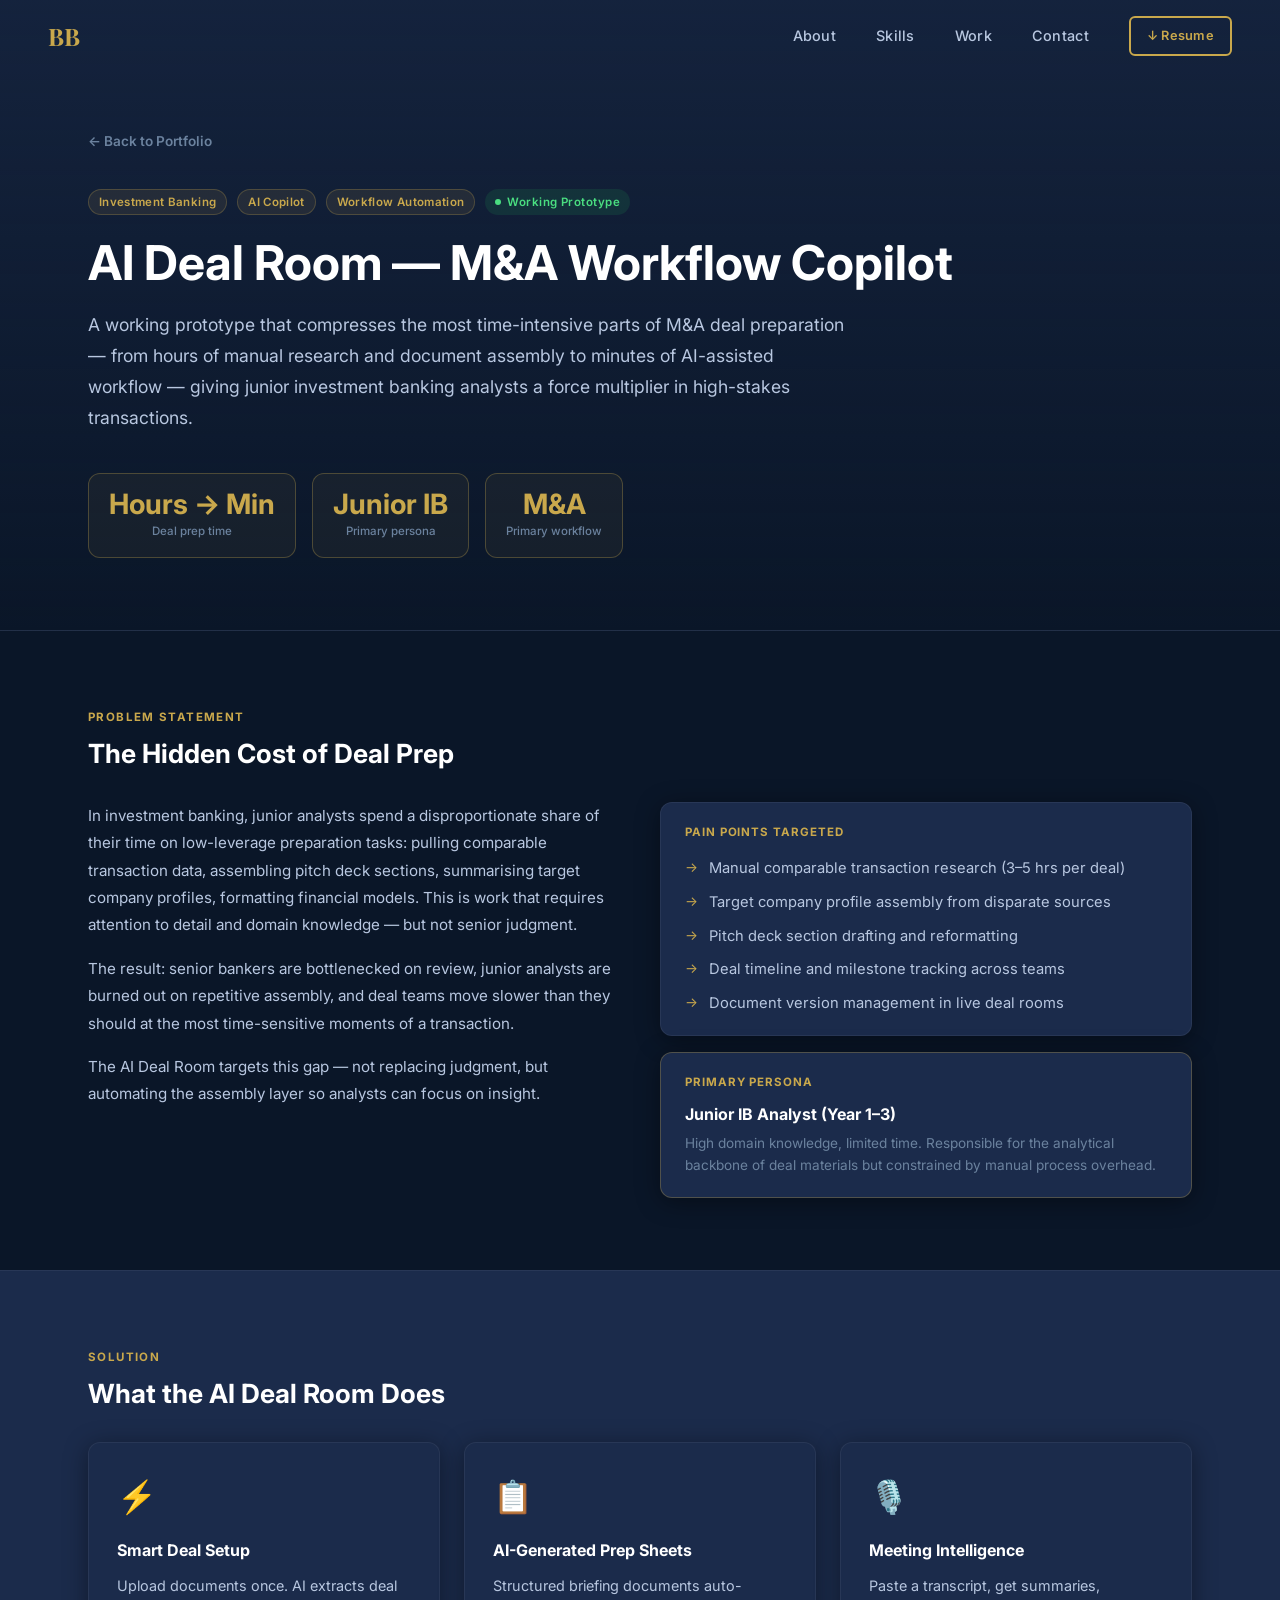
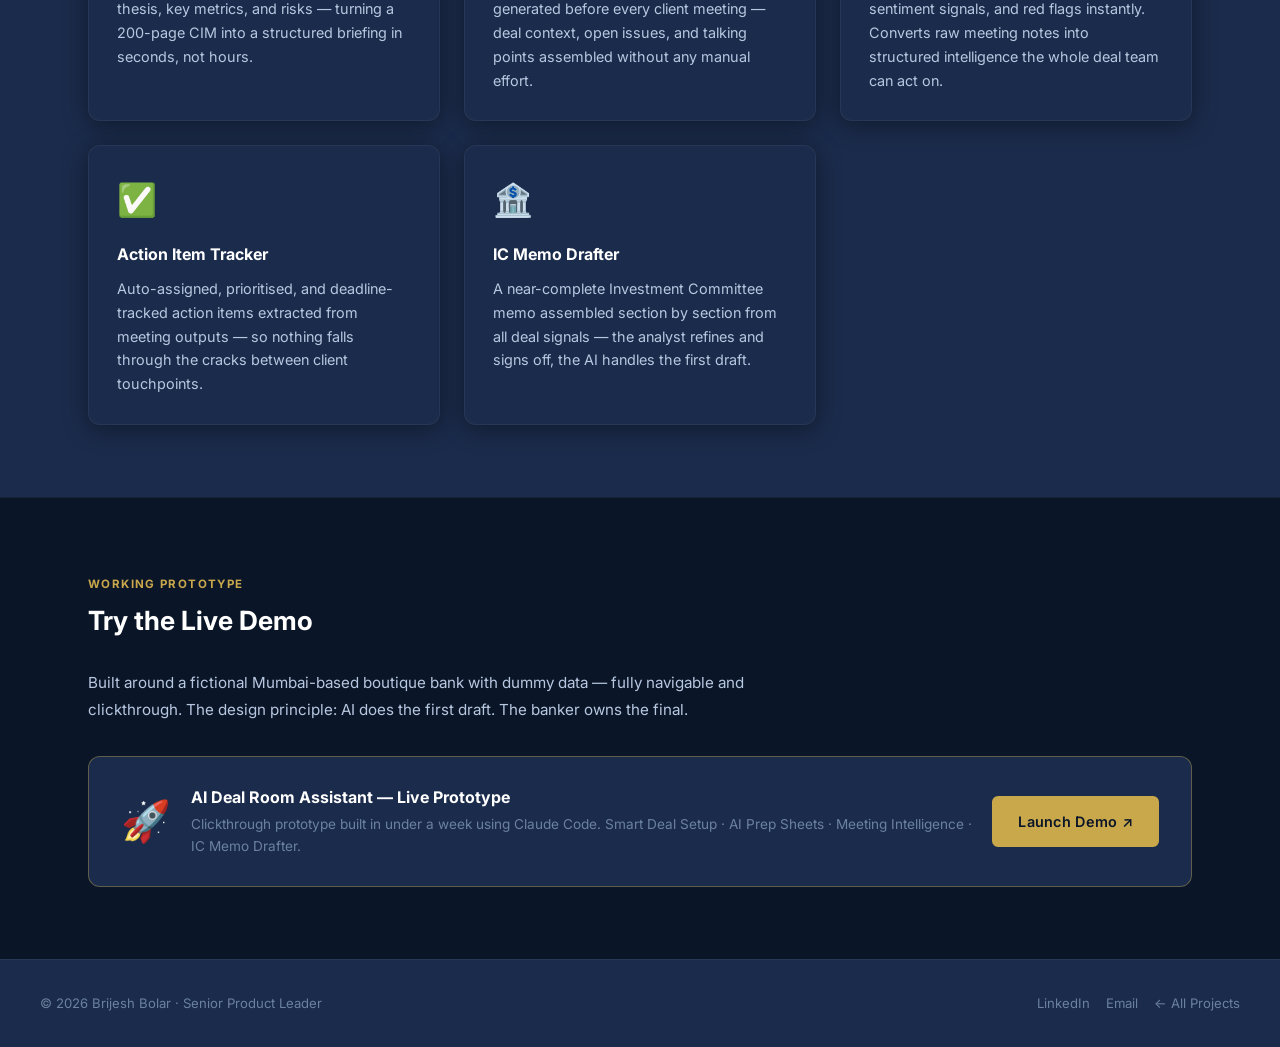
==== case-studies/ai-deal-room.html @ 6beafd18 "Initial portfolio launch — Brijesh Bolar senior product leader site Static portfolio with 5 fintech " ====
<!DOCTYPE html>
<html lang="en">
<head>
  <meta charset="UTF-8">
  <meta name="viewport" content="width=device-width, initial-scale=1.0">
  <title>AI Deal Room — Brijesh Bolar</title>
  <meta name="description" content="AI Deal Room — M&A Workflow Copilot that reduces deal preparation from hours to minutes for junior investment banking analysts.">

  <link rel="preconnect" href="https://fonts.googleapis.com">
  <link rel="preconnect" href="https://fonts.gstatic.com" crossorigin>
  <link href="https://fonts.googleapis.com/css2?family=Inter:wght@300;400;500;600;700&family=Playfair+Display:wght@700&display=swap" rel="stylesheet">

  <link rel="stylesheet" href="../css/main.css">
  <link rel="stylesheet" href="../css/components.css">
  <link rel="stylesheet" href="../css/case-study.css">
</head>
<body class="cs-page">

  <!-- ── Navigation ──────────────────────────────────────── -->
  <nav class="site-nav scrolled" id="site-nav" aria-label="Primary navigation">
    <div class="nav-inner">
      <a href="../index.html" class="nav-logo">BB</a>
      <button class="nav-burger" aria-expanded="false" aria-controls="nav-menu" aria-label="Toggle menu">
        <span></span><span></span><span></span>
      </button>
      <ul class="nav-menu" id="nav-menu" role="list">
        <li><a href="../index.html#about" class="nav-link">About</a></li>
        <li><a href="../index.html#skills" class="nav-link">Skills</a></li>
        <li><a href="../index.html#work" class="nav-link">Work</a></li>
        <li><a href="../index.html#contact" class="nav-link">Contact</a></li>
        <li>
          <a href="../documents/Resume_BrijeshBolar_SPM.pdf" target="_blank" rel="noopener noreferrer"
             class="btn btn-outline btn-sm nav-resume-btn">↓ Resume</a>
        </li>
      </ul>
    </div>
  </nav>

  <!-- ── Hero ─────────────────────────────────────────────── -->
  <section class="cs-hero">
    <div class="container">
      <a href="../index.html#work" class="cs-hero__back">← Back to Portfolio</a>

      <div class="cs-hero__meta">
        <span class="tag">Investment Banking</span>
        <span class="tag">AI Copilot</span>
        <span class="tag">Workflow Automation</span>
        <span class="badge badge--green">Working Prototype</span>
      </div>

      <h1 class="cs-hero__title">AI Deal Room — M&amp;A Workflow Copilot</h1>
      <p class="cs-hero__lead">
        A working prototype that compresses the most time-intensive parts of M&amp;A deal preparation — from hours of manual research and document assembly to minutes of AI-assisted workflow — giving junior investment banking analysts a force multiplier in high-stakes transactions.
      </p>

      <div class="cs-hero__metrics">
        <div class="cs-metric-chip">
          <span class="cs-metric-chip__num">Hours → Min</span>
          <span class="cs-metric-chip__label">Deal prep time</span>
        </div>
        <div class="cs-metric-chip">
          <span class="cs-metric-chip__num">Junior IB</span>
          <span class="cs-metric-chip__label">Primary persona</span>
        </div>
        <div class="cs-metric-chip">
          <span class="cs-metric-chip__num">M&amp;A</span>
          <span class="cs-metric-chip__label">Primary workflow</span>
        </div>
      </div>
    </div>
  </section>

  <!-- ── Problem ───────────────────────────────────────────── -->
  <section class="cs-section">
    <div class="container">
      <span class="cs-section__label">Problem Statement</span>
      <h2 class="cs-section__title">The Hidden Cost of Deal Prep</h2>

      <div class="two-col">
        <div>
          <p class="cs-section__body">
            In investment banking, junior analysts spend a disproportionate share of their time on low-leverage preparation tasks: pulling comparable transaction data, assembling pitch deck sections, summarising target company profiles, formatting financial models. This is work that requires attention to detail and domain knowledge — but not senior judgment.
          </p>
          <p class="cs-section__body mt-4">
            The result: senior bankers are bottlenecked on review, junior analysts are burned out on repetitive assembly, and deal teams move slower than they should at the most time-sensitive moments of a transaction.
          </p>
          <p class="cs-section__body mt-4">
            The AI Deal Room targets this gap — not replacing judgment, but automating the assembly layer so analysts can focus on insight.
          </p>
        </div>

        <div style="display: flex; flex-direction: column; gap: 16px;">
          <div class="card" style="padding: 20px 24px;">
            <div style="font-size: 0.72rem; color: var(--color-accent-gold); font-weight: 700; letter-spacing: 0.08em; text-transform: uppercase; margin-bottom: 10px;">Pain Points Targeted</div>
            <ul class="cs-list">
              <li>Manual comparable transaction research (3–5 hrs per deal)</li>
              <li>Target company profile assembly from disparate sources</li>
              <li>Pitch deck section drafting and reformatting</li>
              <li>Deal timeline and milestone tracking across teams</li>
              <li>Document version management in live deal rooms</li>
            </ul>
          </div>
          <div class="card" style="padding: 20px 24px; border-color: rgba(201,168,76,0.3);">
            <div style="font-size: 0.72rem; color: var(--color-accent-gold); font-weight: 700; letter-spacing: 0.08em; text-transform: uppercase; margin-bottom: 10px;">Primary Persona</div>
            <div style="font-weight: 700; color: var(--color-text-primary); margin-bottom: 6px;">Junior IB Analyst (Year 1–3)</div>
            <div style="font-size: 0.85rem; color: var(--color-text-muted); line-height: 1.6;">High domain knowledge, limited time. Responsible for the analytical backbone of deal materials but constrained by manual process overhead.</div>
          </div>
        </div>
      </div>
    </div>
  </section>

  <!-- ── Solution ──────────────────────────────────────────── -->
  <section class="cs-section cs-section--alt">
    <div class="container">
      <span class="cs-section__label">Solution</span>
      <h2 class="cs-section__title">What the AI Deal Room Does</h2>

      <div class="grid-3">
        <div class="card card-insight animate-in">
          <div class="card-insight__icon">⚡</div>
          <div class="card-insight__title">Smart Deal Setup</div>
          <div class="card-insight__body">Upload documents once. AI extracts deal thesis, key metrics, and risks — turning a 200-page CIM into a structured briefing in seconds, not hours.</div>
        </div>
        <div class="card card-insight animate-in">
          <div class="card-insight__icon">📋</div>
          <div class="card-insight__title">AI-Generated Prep Sheets</div>
          <div class="card-insight__body">Structured briefing documents auto-generated before every client meeting — deal context, open issues, and talking points assembled without any manual effort.</div>
        </div>
        <div class="card card-insight animate-in">
          <div class="card-insight__icon">🎙️</div>
          <div class="card-insight__title">Meeting Intelligence</div>
          <div class="card-insight__body">Paste a transcript, get summaries, sentiment signals, and red flags instantly. Converts raw meeting notes into structured intelligence the whole deal team can act on.</div>
        </div>
        <div class="card card-insight animate-in">
          <div class="card-insight__icon">✅</div>
          <div class="card-insight__title">Action Item Tracker</div>
          <div class="card-insight__body">Auto-assigned, prioritised, and deadline-tracked action items extracted from meeting outputs — so nothing falls through the cracks between client touchpoints.</div>
        </div>
        <div class="card card-insight animate-in">
          <div class="card-insight__icon">🏦</div>
          <div class="card-insight__title">IC Memo Drafter</div>
          <div class="card-insight__body">A near-complete Investment Committee memo assembled section by section from all deal signals — the analyst refines and signs off, the AI handles the first draft.</div>
        </div>
      </div>
    </div>
  </section>

  <!-- ── Prototype link ─────────────────────────────────────── -->
  <section class="cs-section">
    <div class="container">
      <span class="cs-section__label">Working Prototype</span>
      <h2 class="cs-section__title">Try the Live Demo</h2>
      <p class="cs-section__body mb-8">Built around a fictional Mumbai-based boutique bank with dummy data — fully navigable and clickthrough. The design principle: AI does the first draft. The banker owns the final.</p>

      <div class="pdf-download-block animate-in" style="border-color: rgba(201,168,76,0.4);">
        <div class="pdf-download-block__icon">🚀</div>
        <div class="pdf-download-block__text">
          <div class="pdf-download-block__title">AI Deal Room Assistant — Live Prototype</div>
          <div class="pdf-download-block__desc">Clickthrough prototype built in under a week using Claude Code. Smart Deal Setup · AI Prep Sheets · Meeting Intelligence · IC Memo Drafter.</div>
        </div>
        <a href="https://brijeshbolar-ai-dealroom-assistant.netlify.app/login"
           target="_blank" rel="noopener noreferrer"
           class="btn btn-gold">Launch Demo ↗</a>
      </div>
    </div>
  </section>

  <!-- ── Footer ────────────────────────────────────────────── -->
  <footer class="site-footer">
    <div class="site-footer__inner">
      <p class="site-footer__copy">© 2026 Brijesh Bolar · Senior Product Leader</p>
      <div class="footer-links">
        <a href="https://www.linkedin.com/in/brijeshbolar-productleader/" target="_blank" rel="noopener noreferrer" class="footer-link">LinkedIn</a>
        <a href="mailto:bolar.brijesh@gmail.com" class="footer-link">Email</a>
        <a href="../index.html#work" class="footer-link">← All Projects</a>
      </div>
    </div>
  </footer>

  <script src="../js/main.js"></script>
</body>
</html>
---- css/main.css ----
/* ============================================================
   MAIN.CSS — Variables, Reset, Typography, Layout Utilities
   ============================================================ */

/* ── Custom Properties ─────────────────────────────────────── */
:root {
  --color-bg-primary:       #0A1628;
  --color-bg-secondary:     #1B2B4B;
  --color-bg-tertiary:      #243860;
  --color-accent-gold:      #C9A84C;
  --color-accent-gold-light:#E8C96A;
  --color-text-primary:     #FFFFFF;
  --color-text-secondary:   #B8C7E0;
  --color-text-muted:       #6B829E;
  --color-border:           rgba(201, 168, 76, 0.2);
  --color-border-subtle:    rgba(255, 255, 255, 0.06);
  --color-card-shadow:      rgba(0, 0, 0, 0.4);
  --color-surface-glass:    rgba(27, 43, 75, 0.7);

  --badge-green-bg:  rgba(34, 197, 94, 0.12);
  --badge-green-fg:  #4ade80;
  --badge-blue-bg:   rgba(96, 165, 250, 0.12);
  --badge-blue-fg:   #60a5fa;
  --badge-gray-bg:   rgba(107, 114, 128, 0.12);
  --badge-gray-fg:   #9ca3af;

  --font-body:   'Inter', sans-serif;
  --font-display:'Playfair Display', serif;

  --radius-sm:  6px;
  --radius-md:  12px;
  --radius-lg:  20px;
  --radius-full:9999px;

  --shadow-card: 0 4px 24px var(--color-card-shadow);
  --shadow-gold: 0 0 32px rgba(201, 168, 76, 0.15);

  --transition-fast: 0.2s ease;
  --transition-med:  0.35s ease;

  --nav-height: 72px;
}

/* ── Reset ──────────────────────────────────────────────────── */
*, *::before, *::after {
  box-sizing: border-box;
  margin: 0;
  padding: 0;
}

html {
  scroll-behavior: smooth;
  font-size: 16px;
  -webkit-text-size-adjust: 100%;
}

body {
  font-family: var(--font-body);
  font-size: 1rem;
  font-weight: 400;
  line-height: 1.6;
  color: var(--color-text-primary);
  background-color: var(--color-bg-primary);
  -webkit-font-smoothing: antialiased;
  -moz-osx-font-smoothing: grayscale;
}

img, video {
  display: block;
  max-width: 100%;
  height: auto;
}

a {
  color: inherit;
  text-decoration: none;
}

ul, ol {
  list-style: none;
}

button {
  font-family: inherit;
  cursor: pointer;
  border: none;
  background: none;
}

input, textarea, select {
  font-family: inherit;
  font-size: inherit;
}

/* ── Typography ─────────────────────────────────────────────── */
h1, h2, h3, h4 {
  font-weight: 700;
  line-height: 1.2;
  color: var(--color-text-primary);
}

h1 { font-size: clamp(2.5rem, 6vw, 4.5rem); font-family: var(--font-display); }
h2 { font-size: clamp(1.75rem, 3vw, 2.25rem); }
h3 { font-size: 1.25rem; }
h4 { font-size: 1rem; }

p {
  color: var(--color-text-secondary);
  line-height: 1.75;
}

/* ── Focus Visible ──────────────────────────────────────────── */
:focus-visible {
  outline: 2px solid var(--color-accent-gold);
  outline-offset: 3px;
  border-radius: 4px;
}

/* ── Layout Utilities ───────────────────────────────────────── */
.container {
  max-width: 1200px;
  margin: 0 auto;
  padding: 0 24px;
}

@media (min-width: 1024px) {
  .container { padding: 0 48px; }
}

.section {
  padding: 80px 0;
}

@media (min-width: 1024px) {
  .section { padding: 120px 0; }
}

.section--alt {
  background-color: var(--color-bg-secondary);
}

.section__header {
  text-align: center;
  margin-bottom: 64px;
}

.section__eyebrow {
  display: inline-block;
  font-size: 0.75rem;
  font-weight: 600;
  letter-spacing: 0.12em;
  text-transform: uppercase;
  color: var(--color-accent-gold);
  margin-bottom: 16px;
}

.section__title {
  margin-bottom: 16px;
}

.section__subtitle {
  font-size: 1.125rem;
  color: var(--color-text-secondary);
  max-width: 600px;
  margin: 0 auto;
}

/* ── Flex / Grid helpers ────────────────────────────────────── */
.flex { display: flex; }
.flex-col { flex-direction: column; }
.items-center { align-items: center; }
.justify-center { justify-content: center; }
.justify-between { justify-content: space-between; }
.gap-2 { gap: 8px; }
.gap-3 { gap: 12px; }
.gap-4 { gap: 16px; }
.gap-6 { gap: 24px; }
.gap-8 { gap: 32px; }

/* ── Animation classes ──────────────────────────────────────── */
.animate-in {
  opacity: 0;
  transform: translateY(28px);
  transition: opacity 0.65s ease, transform 0.65s ease;
}

.animate-in.is-visible {
  opacity: 1;
  transform: translateY(0);
}

/* Stagger delays for groups */
.animate-in:nth-child(2) { transition-delay: 0.1s; }
.animate-in:nth-child(3) { transition-delay: 0.2s; }
.animate-in:nth-child(4) { transition-delay: 0.3s; }
.animate-in:nth-child(5) { transition-delay: 0.4s; }

/* ── Divider ────────────────────────────────────────────────── */
.gold-divider {
  width: 48px;
  height: 3px;
  background: var(--color-accent-gold);
  border-radius: 2px;
  margin: 16px auto 0;
}

.gold-divider--left {
  margin-left: 0;
}

/* ── Text helpers ───────────────────────────────────────────── */
.text-gold   { color: var(--color-accent-gold); }
.text-muted  { color: var(--color-text-muted); }
.text-secondary { color: var(--color-text-secondary); }
.text-center { text-align: center; }
.text-sm     { font-size: 0.875rem; }
.text-xs     { font-size: 0.75rem; }
.font-600    { font-weight: 600; }
.font-700    { font-weight: 700; }

/* ── Spacing helpers ────────────────────────────────────────── */
.mt-2  { margin-top: 8px; }
.mt-3  { margin-top: 12px; }
.mt-4  { margin-top: 16px; }
.mt-6  { margin-top: 24px; }
.mt-8  { margin-top: 32px; }
.mb-2  { margin-bottom: 8px; }
.mb-4  { margin-bottom: 16px; }
.mb-6  { margin-bottom: 24px; }
.mb-8  { margin-bottom: 32px; }

/* ── Scrollbar ──────────────────────────────────────────────── */
::-webkit-scrollbar { width: 6px; height: 6px; }
::-webkit-scrollbar-track { background: var(--color-bg-primary); }
::-webkit-scrollbar-thumb { background: var(--color-bg-tertiary); border-radius: 3px; }
::-webkit-scrollbar-thumb:hover { background: var(--color-accent-gold); }
---- css/components.css ----
/* ============================================================
   COMPONENTS.CSS — Nav, Buttons, Cards, Badges, Chips, Forms
   ============================================================ */

/* ── Navigation ─────────────────────────────────────────────── */
.site-nav {
  position: fixed;
  top: 0;
  left: 0;
  right: 0;
  z-index: 100;
  height: var(--nav-height);
  display: flex;
  align-items: center;
  transition: background var(--transition-med), box-shadow var(--transition-med);
  padding: 0 24px;
}

@media (min-width: 1024px) {
  .site-nav { padding: 0 48px; }
}

.site-nav.scrolled {
  background: rgba(11, 22, 40, 0.95);
  backdrop-filter: blur(12px);
  -webkit-backdrop-filter: blur(12px);
  box-shadow: 0 1px 0 var(--color-border);
}

.nav-inner {
  max-width: 1200px;
  width: 100%;
  margin: 0 auto;
  display: flex;
  align-items: center;
  justify-content: space-between;
}

.nav-logo {
  font-family: var(--font-display);
  font-size: 1.5rem;
  font-weight: 700;
  color: var(--color-accent-gold);
  letter-spacing: 0.02em;
  cursor: pointer;
  flex-shrink: 0;
}

.nav-logo:hover { color: var(--color-accent-gold-light); }

.nav-menu {
  display: flex;
  align-items: center;
  gap: 40px;
}

.nav-link {
  font-size: 0.9rem;
  font-weight: 500;
  color: var(--color-text-secondary);
  letter-spacing: 0.02em;
  transition: color var(--transition-fast);
  position: relative;
}

.nav-link::after {
  content: '';
  position: absolute;
  bottom: -4px;
  left: 0;
  right: 0;
  height: 2px;
  background: var(--color-accent-gold);
  border-radius: 1px;
  transform: scaleX(0);
  transition: transform var(--transition-fast);
}

.nav-link:hover,
.nav-link.active {
  color: var(--color-text-primary);
}

.nav-link:hover::after,
.nav-link.active::after {
  transform: scaleX(1);
}

/* Hamburger */
.nav-burger {
  display: none;
  flex-direction: column;
  gap: 5px;
  padding: 4px;
  background: none;
  border: none;
  cursor: pointer;
}

.nav-burger span {
  display: block;
  width: 24px;
  height: 2px;
  background: var(--color-text-primary);
  border-radius: 2px;
  transition: transform var(--transition-fast), opacity var(--transition-fast);
}

.nav-burger[aria-expanded="true"] span:nth-child(1) {
  transform: translateY(7px) rotate(45deg);
}
.nav-burger[aria-expanded="true"] span:nth-child(2) {
  opacity: 0;
}
.nav-burger[aria-expanded="true"] span:nth-child(3) {
  transform: translateY(-7px) rotate(-45deg);
}

/* Mobile nav */
@media (max-width: 768px) {
  .nav-burger { display: flex; }
  .nav-resume-btn { display: none; }

  .nav-menu {
    display: none;
    position: fixed;
    top: var(--nav-height);
    left: 0;
    right: 0;
    background: rgba(11, 22, 40, 0.98);
    backdrop-filter: blur(12px);
    -webkit-backdrop-filter: blur(12px);
    flex-direction: column;
    gap: 0;
    padding: 16px 0 24px;
    border-top: 1px solid var(--color-border);
  }

  .nav-menu.open {
    display: flex;
  }

  .nav-link {
    padding: 14px 32px;
    width: 100%;
    font-size: 1rem;
  }

  .nav-link::after { display: none; }
}

/* ── Buttons ─────────────────────────────────────────────────── */
.btn {
  display: inline-flex;
  align-items: center;
  gap: 8px;
  padding: 12px 24px;
  font-size: 0.9rem;
  font-weight: 600;
  border-radius: var(--radius-sm);
  transition: background var(--transition-fast), color var(--transition-fast),
              border-color var(--transition-fast), transform var(--transition-fast),
              box-shadow var(--transition-fast);
  white-space: nowrap;
  cursor: pointer;
  letter-spacing: 0.02em;
}

.btn:hover { transform: translateY(-2px); }
.btn:active { transform: translateY(0); }

.btn-gold {
  background: var(--color-accent-gold);
  color: #0A1628;
  border: 2px solid var(--color-accent-gold);
}

.btn-gold:hover {
  background: var(--color-accent-gold-light);
  border-color: var(--color-accent-gold-light);
  box-shadow: 0 4px 20px rgba(201, 168, 76, 0.35);
}

.btn-outline {
  background: transparent;
  color: var(--color-accent-gold);
  border: 2px solid var(--color-accent-gold);
}

.btn-outline:hover {
  background: rgba(201, 168, 76, 0.1);
  box-shadow: 0 4px 20px rgba(201, 168, 76, 0.2);
}

.btn-ghost {
  background: transparent;
  color: var(--color-text-secondary);
  border: 1px solid var(--color-border-subtle);
}

.btn-ghost:hover {
  color: var(--color-text-primary);
  border-color: rgba(201, 168, 76, 0.4);
  background: rgba(201, 168, 76, 0.06);
}

.btn-sm {
  padding: 8px 16px;
  font-size: 0.8rem;
}

.btn-lg {
  padding: 15px 32px;
  font-size: 1rem;
}

/* ── Metric Chips ────────────────────────────────────────────── */
.metric-chips {
  display: flex;
  flex-wrap: wrap;
  gap: 12px;
  margin: 32px 0;
}

.metric-chip {
  display: inline-flex;
  flex-direction: column;
  align-items: center;
  border: 1px solid var(--color-border);
  border-radius: var(--radius-md);
  padding: 14px 18px;
  gap: 4px;
  background: rgba(201, 168, 76, 0.04);
  transition: border-color var(--transition-fast), background var(--transition-fast);
}

.metric-chip:hover {
  border-color: rgba(201, 168, 76, 0.5);
  background: rgba(201, 168, 76, 0.08);
}

.metric-chip__number {
  font-size: 1.35rem;
  font-weight: 700;
  color: var(--color-accent-gold);
  line-height: 1;
}

.metric-chip__label {
  font-size: 0.72rem;
  font-weight: 500;
  color: var(--color-text-muted);
  text-align: center;
  letter-spacing: 0.03em;
}

/* ── Badge / Tag ─────────────────────────────────────────────── */
.badge {
  display: inline-flex;
  align-items: center;
  gap: 6px;
  padding: 4px 10px;
  font-size: 0.72rem;
  font-weight: 600;
  border-radius: var(--radius-full);
  letter-spacing: 0.04em;
}

.badge::before {
  content: '';
  width: 6px;
  height: 6px;
  border-radius: 50%;
  flex-shrink: 0;
}

.badge--green {
  background: var(--badge-green-bg);
  color: var(--badge-green-fg);
}
.badge--green::before { background: var(--badge-green-fg); }

.badge--blue {
  background: var(--badge-blue-bg);
  color: var(--badge-blue-fg);
}
.badge--blue::before { background: var(--badge-blue-fg); }

.badge--gray {
  background: var(--badge-gray-bg);
  color: var(--badge-gray-fg);
}
.badge--gray::before { background: var(--badge-gray-fg); }

.tag {
  display: inline-block;
  padding: 3px 10px;
  font-size: 0.72rem;
  font-weight: 600;
  border-radius: var(--radius-full);
  background: rgba(201, 168, 76, 0.1);
  color: var(--color-accent-gold);
  border: 1px solid rgba(201, 168, 76, 0.25);
  letter-spacing: 0.03em;
}

.tags {
  display: flex;
  flex-wrap: wrap;
  gap: 6px;
}

/* ── Card ─────────────────────────────────────────────────────── */
.card {
  background: var(--color-bg-secondary);
  border: 1px solid var(--color-border-subtle);
  border-radius: var(--radius-md);
  padding: 28px;
  box-shadow: var(--shadow-card);
}

/* Project Card */
.card-project {
  display: flex;
  flex-direction: column;
  gap: 16px;
  transition: transform var(--transition-med), border-color var(--transition-med),
              box-shadow var(--transition-med);
  cursor: pointer;
  text-decoration: none;
  color: inherit;
}

.card-project:hover {
  transform: translateY(-6px);
  border-color: rgba(201, 168, 76, 0.35);
  box-shadow: 0 12px 40px rgba(0,0,0,0.5), var(--shadow-gold);
}

.card-project__header {
  display: flex;
  align-items: flex-start;
  justify-content: space-between;
  gap: 12px;
  flex-wrap: wrap;
}

.card-project__title {
  font-size: 1.15rem;
  font-weight: 700;
  color: var(--color-text-primary);
  line-height: 1.3;
}

.card-project__problem {
  font-size: 0.9rem;
  color: var(--color-text-muted);
  line-height: 1.55;
}

.card-project__metrics {
  display: flex;
  flex-direction: column;
  gap: 6px;
  flex: 1;
}

.card-project__metric {
  font-size: 0.85rem;
  font-weight: 600;
  color: var(--color-accent-gold);
}

.card-project__metric::before {
  content: '→ ';
  opacity: 0.7;
}

.card-project__footer {
  margin-top: auto;
  padding-top: 8px;
}

/* Metric card (impact section on case study pages) */
.card-metric {
  text-align: center;
  padding: 32px 24px;
}

.card-metric__number {
  font-size: 2.5rem;
  font-weight: 700;
  color: var(--color-accent-gold);
  line-height: 1;
  margin-bottom: 8px;
}

.card-metric__label {
  font-size: 0.85rem;
  color: var(--color-text-secondary);
  font-weight: 500;
}

/* Skill card */
.card-skill {
  display: flex;
  flex-direction: column;
  gap: 12px;
  padding: 24px;
}

.card-skill__icon {
  font-size: 1.75rem;
  line-height: 1;
}

.card-skill__title {
  font-size: 0.95rem;
  font-weight: 700;
  color: var(--color-text-primary);
}

.card-skill__tags {
  display: flex;
  flex-wrap: wrap;
  gap: 6px;
}

.skill-tag {
  font-size: 0.72rem;
  color: var(--color-text-secondary);
  background: rgba(255,255,255,0.05);
  padding: 3px 8px;
  border-radius: var(--radius-full);
  border: 1px solid var(--color-border-subtle);
}

/* Insight card */
.card-insight {
  padding: 28px;
}

.card-insight__icon {
  font-size: 2rem;
  margin-bottom: 16px;
}

.card-insight__title {
  font-size: 1rem;
  font-weight: 700;
  margin-bottom: 10px;
  color: var(--color-text-primary);
}

.card-insight__body {
  font-size: 0.9rem;
  color: var(--color-text-secondary);
  line-height: 1.65;
}

/* ── Grid Layouts ─────────────────────────────────────────────── */
.grid-2 {
  display: grid;
  grid-template-columns: 1fr;
  gap: 24px;
}

@media (min-width: 640px) {
  .grid-2 { grid-template-columns: repeat(2, 1fr); }
}

.grid-3 {
  display: grid;
  grid-template-columns: 1fr;
  gap: 24px;
}

@media (min-width: 640px) {
  .grid-3 { grid-template-columns: repeat(2, 1fr); }
}

@media (min-width: 1024px) {
  .grid-3 { grid-template-columns: repeat(3, 1fr); }
}

.grid-4 {
  display: grid;
  grid-template-columns: repeat(2, 1fr);
  gap: 20px;
}

@media (min-width: 1024px) {
  .grid-4 { grid-template-columns: repeat(4, 1fr); }
}

/* Projects grid — 3 top + 2 bottom centered */
.projects-grid {
  display: grid;
  grid-template-columns: 1fr;
  gap: 24px;
  margin-bottom: 24px;
}

@media (min-width: 640px) {
  .projects-grid { grid-template-columns: repeat(2, 1fr); }
}

@media (min-width: 1024px) {
  .projects-grid { grid-template-columns: repeat(3, 1fr); }
}

/* Bottom two cards centered on desktop */
@media (min-width: 1024px) {
  .projects-grid .card-project:nth-child(4) {
    grid-column: 1 / 2;
    margin-left: calc(50% + 12px);
  }
  .projects-grid .card-project:nth-child(5) {
    grid-column: 2 / 3;
  }
  /* Reset and use a proper centering approach */
}

/* Simpler approach: wrap bottom row */
.projects-grid-bottom {
  display: grid;
  grid-template-columns: 1fr;
  gap: 24px;
  margin-top: 0;
}

@media (min-width: 640px) {
  .projects-grid-bottom { grid-template-columns: repeat(2, 1fr); }
}

@media (min-width: 1024px) {
  .projects-grid-bottom {
    grid-template-columns: repeat(2, 1fr);
    max-width: 816px;
    margin: 0 auto;
  }
}

/* ── Credentials Strip ────────────────────────────────────────── */
.credentials-strip {
  display: flex;
  flex-wrap: wrap;
  gap: 16px;
  justify-content: center;
  margin-top: 56px;
  padding-top: 48px;
  border-top: 1px solid var(--color-border-subtle);
}

.credential-item {
  display: flex;
  flex-direction: column;
  align-items: center;
  gap: 4px;
  padding: 16px 24px;
  border: 1px solid var(--color-border-subtle);
  border-radius: var(--radius-md);
  background: rgba(255,255,255,0.02);
  transition: border-color var(--transition-fast), background var(--transition-fast);
  min-width: 160px;
}

.credential-item:hover {
  border-color: rgba(201, 168, 76, 0.3);
  background: rgba(201, 168, 76, 0.04);
}

.credential-item--current {
  border-color: rgba(201, 168, 76, 0.4);
  background: rgba(201, 168, 76, 0.06);
}

.credential-item__company {
  font-size: 0.85rem;
  font-weight: 700;
  color: var(--color-text-primary);
}

.credential-item--current .credential-item__company {
  color: var(--color-accent-gold);
}

.credential-item__role {
  font-size: 0.72rem;
  color: var(--color-text-muted);
  text-align: center;
}

.credential-item__period {
  font-size: 0.7rem;
  color: var(--color-text-muted);
}

/* ── Contact Form ─────────────────────────────────────────────── */
.form-group {
  display: flex;
  flex-direction: column;
  gap: 6px;
}

.form-label {
  font-size: 0.82rem;
  font-weight: 600;
  color: var(--color-text-secondary);
  letter-spacing: 0.04em;
}

.form-input,
.form-textarea {
  background: rgba(255,255,255,0.04);
  border: 1px solid var(--color-border-subtle);
  border-radius: var(--radius-sm);
  padding: 12px 16px;
  color: var(--color-text-primary);
  font-size: 0.95rem;
  transition: border-color var(--transition-fast), background var(--transition-fast);
  width: 100%;
}

.form-input:focus,
.form-textarea:focus {
  outline: none;
  border-color: var(--color-accent-gold);
  background: rgba(201, 168, 76, 0.04);
}

.form-input::placeholder,
.form-textarea::placeholder {
  color: var(--color-text-muted);
}

.form-textarea {
  resize: vertical;
  min-height: 140px;
}

.contact-form {
  display: flex;
  flex-direction: column;
  gap: 20px;
}

/* ── Contact Info ─────────────────────────────────────────────── */
.contact-info-item {
  display: flex;
  align-items: center;
  gap: 14px;
  padding: 14px 0;
  border-bottom: 1px solid var(--color-border-subtle);
}

.contact-info-item:last-of-type {
  border-bottom: none;
}

.contact-info-item__icon {
  width: 40px;
  height: 40px;
  border-radius: var(--radius-sm);
  background: rgba(201, 168, 76, 0.1);
  border: 1px solid rgba(201, 168, 76, 0.2);
  display: flex;
  align-items: center;
  justify-content: center;
  font-size: 1.1rem;
  flex-shrink: 0;
}

.contact-info-item__text {
  display: flex;
  flex-direction: column;
  gap: 2px;
}

.contact-info-item__label {
  font-size: 0.72rem;
  font-weight: 600;
  color: var(--color-text-muted);
  letter-spacing: 0.08em;
  text-transform: uppercase;
}

.contact-info-item__value {
  font-size: 0.95rem;
  color: var(--color-text-primary);
  font-weight: 500;
  transition: color var(--transition-fast);
}

a.contact-info-item__value:hover {
  color: var(--color-accent-gold);
}

/* ── Footer ───────────────────────────────────────────────────── */
.site-footer {
  background: var(--color-bg-secondary);
  border-top: 1px solid var(--color-border-subtle);
  padding: 32px 24px;
}

.site-footer__inner {
  max-width: 1200px;
  margin: 0 auto;
  display: flex;
  align-items: center;
  justify-content: space-between;
  flex-wrap: wrap;
  gap: 16px;
}

.site-footer__copy {
  font-size: 0.82rem;
  color: var(--color-text-muted);
}

.footer-links {
  display: flex;
  align-items: center;
  gap: 16px;
}

.footer-link {
  display: flex;
  align-items: center;
  gap: 6px;
  font-size: 0.82rem;
  color: var(--color-text-muted);
  transition: color var(--transition-fast);
}

.footer-link:hover {
  color: var(--color-accent-gold);
}

/* ── Hero Layout ──────────────────────────────────────────────── */
.hero-grid {
  display: grid;
  grid-template-columns: 1fr;
  gap: 48px;
  align-items: center;
  min-height: calc(100vh - var(--nav-height));
  padding-top: var(--nav-height);
}

@media (min-width: 1024px) {
  .hero-grid {
    grid-template-columns: 1fr 420px;
    gap: 64px;
  }
}

.hero-image-wrapper {
  display: flex;
  justify-content: center;
  order: -1;
}

@media (min-width: 1024px) {
  .hero-image-wrapper {
    order: 0;
    justify-content: flex-end;
  }
}

.hero-image-frame {
  position: relative;
  width: 280px;
  height: 280px;
}

@media (min-width: 640px) {
  .hero-image-frame {
    width: 320px;
    height: 320px;
  }
}

@media (min-width: 1024px) {
  .hero-image-frame {
    width: 380px;
    height: 380px;
  }
}

.hero-image-glow {
  position: absolute;
  inset: -24px;
  background: radial-gradient(ellipse at center, rgba(201, 168, 76, 0.18) 0%, transparent 70%);
  border-radius: 50%;
  pointer-events: none;
}

.hero-image-frame img {
  width: 100%;
  height: 100%;
  object-fit: cover;
  border-radius: 50%;
  border: 3px solid rgba(201, 168, 76, 0.5);
  position: relative;
  z-index: 1;
}

.hero-eyebrow {
  font-size: 0.8rem;
  font-weight: 600;
  letter-spacing: 0.12em;
  text-transform: uppercase;
  color: var(--color-accent-gold);
  margin-bottom: 20px;
  display: flex;
  align-items: center;
  gap: 12px;
}

.hero-eyebrow::before {
  content: '';
  display: block;
  width: 32px;
  height: 2px;
  background: var(--color-accent-gold);
  flex-shrink: 0;
}

.hero-name {
  margin-bottom: 16px;
}

.hero-tagline {
  font-size: 1.15rem;
  color: var(--color-text-secondary);
  line-height: 1.6;
  margin-bottom: 20px;
  max-width: 560px;
}

.hero-bio {
  font-size: 0.95rem;
  color: var(--color-text-muted);
  line-height: 1.7;
  max-width: 560px;
  margin-bottom: 4px;
}

.hero-ctas {
  display: flex;
  flex-wrap: wrap;
  gap: 14px;
  margin-top: 8px;
}

/* ── Workflow Steps ────────────────────────────────────────────── */
.workflow-steps {
  display: flex;
  overflow-x: auto;
  gap: 0;
  padding-bottom: 8px;
  scrollbar-width: none;
}

.workflow-steps::-webkit-scrollbar { display: none; }

.workflow-step {
  display: flex;
  flex-direction: column;
  align-items: center;
  gap: 10px;
  flex-shrink: 0;
  min-width: 120px;
  text-align: center;
  position: relative;
  padding: 0 8px;
}

.workflow-step:not(:last-child)::after {
  content: '';
  position: absolute;
  top: 18px;
  right: -12px;
  width: 24px;
  height: 2px;
  background: var(--color-border);
}

.workflow-step__num {
  width: 36px;
  height: 36px;
  border-radius: 50%;
  background: var(--color-bg-tertiary);
  border: 2px solid var(--color-border);
  display: flex;
  align-items: center;
  justify-content: center;
  font-size: 0.85rem;
  font-weight: 700;
  color: var(--color-accent-gold);
  flex-shrink: 0;
}

.workflow-step__label {
  font-size: 0.72rem;
  color: var(--color-text-muted);
  font-weight: 500;
  line-height: 1.3;
}

/* ── RICE Score Card ──────────────────────────────────────────── */
.rice-grid {
  display: grid;
  grid-template-columns: repeat(2, 1fr);
  gap: 8px;
  margin-top: 16px;
}

.rice-item {
  background: rgba(255,255,255,0.03);
  border-radius: var(--radius-sm);
  padding: 10px 12px;
  text-align: center;
}

.rice-item__label {
  font-size: 0.65rem;
  color: var(--color-text-muted);
  letter-spacing: 0.08em;
  text-transform: uppercase;
  font-weight: 600;
  margin-bottom: 4px;
}

.rice-item__value {
  font-size: 1rem;
  font-weight: 700;
  color: var(--color-text-primary);
}

/* ── Two-column section ───────────────────────────────────────── */
.two-col {
  display: grid;
  grid-template-columns: 1fr;
  gap: 40px;
}

@media (min-width: 768px) {
  .two-col { grid-template-columns: 1fr 1fr; }
}

/* ── Divider line ─────────────────────────────────────────────── */
hr.section-divider {
  border: none;
  border-top: 1px solid var(--color-border-subtle);
  margin: 48px 0;
}

/* ── PDF Download Block ───────────────────────────────────────── */
.pdf-download-block {
  display: flex;
  align-items: center;
  gap: 20px;
  padding: 28px 32px;
  background: var(--color-bg-secondary);
  border: 1px solid var(--color-border);
  border-radius: var(--radius-md);
  flex-wrap: wrap;
}

.pdf-download-block__icon {
  font-size: 2.5rem;
  flex-shrink: 0;
}

.pdf-download-block__text {
  flex: 1;
}

.pdf-download-block__title {
  font-weight: 700;
  color: var(--color-text-primary);
  margin-bottom: 4px;
}

.pdf-download-block__desc {
  font-size: 0.85rem;
  color: var(--color-text-muted);
}

/* ── "Coming Soon" placeholder ────────────────────────────────── */
.coming-soon-block {
  display: flex;
  flex-direction: column;
  align-items: center;
  gap: 16px;
  padding: 64px 32px;
  background: var(--color-bg-secondary);
  border: 2px dashed rgba(201, 168, 76, 0.3);
  border-radius: var(--radius-lg);
  text-align: center;
}

.coming-soon-block__icon {
  font-size: 3rem;
  opacity: 0.7;
}

.coming-soon-block__title {
  font-size: 1.25rem;
  font-weight: 700;
  color: var(--color-text-primary);
}

.coming-soon-block__desc {
  color: var(--color-text-muted);
  max-width: 400px;
  font-size: 0.9rem;
}

/* ── Back navigation ──────────────────────────────────────────── */
.back-nav {
  display: inline-flex;
  align-items: center;
  gap: 8px;
  font-size: 0.85rem;
  font-weight: 600;
  color: var(--color-text-secondary);
  transition: color var(--transition-fast), gap var(--transition-fast);
  margin-bottom: 32px;
}

.back-nav:hover {
  color: var(--color-accent-gold);
  gap: 12px;
}

/* ── Case study hero bar ──────────────────────────────────────── */
.cs-hero {
  padding-top: calc(var(--nav-height) + 48px);
  padding-bottom: 64px;
}

.cs-hero__meta {
  display: flex;
  align-items: center;
  gap: 12px;
  flex-wrap: wrap;
  margin-bottom: 20px;
}

.cs-hero__title {
  font-size: clamp(1.75rem, 4vw, 2.75rem);
  margin-bottom: 16px;
}

.cs-hero__lead {
  font-size: 1.1rem;
  color: var(--color-text-secondary);
  max-width: 720px;
  line-height: 1.7;
  margin-bottom: 32px;
}

.cs-hero__metrics {
  display: flex;
  flex-wrap: wrap;
  gap: 16px;
}

.cs-metric-chip {
  display: flex;
  flex-direction: column;
  align-items: center;
  gap: 4px;
  padding: 16px 20px;
  background: rgba(201, 168, 76, 0.06);
  border: 1px solid rgba(201, 168, 76, 0.3);
  border-radius: var(--radius-md);
  min-width: 120px;
}

.cs-metric-chip__num {
  font-size: 1.75rem;
  font-weight: 700;
  color: var(--color-accent-gold);
  line-height: 1;
}

.cs-metric-chip__label {
  font-size: 0.72rem;
  color: var(--color-text-muted);
  text-align: center;
  font-weight: 500;
}

/* ── Priority card (RICE) ─────────────────────────────────────── */
.priority-card {
  position: relative;
  padding: 28px;
  background: var(--color-bg-secondary);
  border: 1px solid var(--color-border-subtle);
  border-radius: var(--radius-md);
}

.priority-card__rank {
  position: absolute;
  top: -14px;
  left: 24px;
  background: var(--color-accent-gold);
  color: #0A1628;
  font-size: 0.72rem;
  font-weight: 700;
  padding: 4px 12px;
  border-radius: var(--radius-full);
  letter-spacing: 0.05em;
}

.priority-card__title {
  font-size: 1.05rem;
  font-weight: 700;
  margin-bottom: 8px;
  margin-top: 8px;
}

.priority-card__problem {
  font-size: 0.88rem;
  color: var(--color-text-muted);
  margin-bottom: 16px;
  line-height: 1.6;
}

.priority-card__outcome {
  font-size: 0.85rem;
  color: var(--color-accent-gold);
  font-weight: 600;
}
---- css/case-study.css ----
/* ============================================================
   CASE-STUDY.CSS — Shared styles for all deep-dive pages
   ============================================================ */

/* ── Page wrapper ─────────────────────────────────────────────── */
.cs-page {
  min-height: 100vh;
  background: var(--color-bg-primary);
}

/* ── Case study hero ──────────────────────────────────────────── */
.cs-hero {
  padding-top: calc(var(--nav-height) + 56px);
  padding-bottom: 72px;
  background: linear-gradient(
    180deg,
    rgba(27, 43, 75, 0.6) 0%,
    transparent 100%
  );
  border-bottom: 1px solid var(--color-border-subtle);
}

.cs-hero__back {
  display: inline-flex;
  align-items: center;
  gap: 8px;
  font-size: 0.85rem;
  font-weight: 600;
  color: var(--color-text-muted);
  margin-bottom: 36px;
  transition: color var(--transition-fast), gap var(--transition-fast);
}

.cs-hero__back:hover {
  color: var(--color-accent-gold);
  gap: 12px;
}

.cs-hero__meta {
  display: flex;
  align-items: center;
  gap: 10px;
  flex-wrap: wrap;
  margin-bottom: 20px;
}

.cs-hero__title {
  font-size: clamp(1.75rem, 4vw, 3rem);
  font-family: var(--font-body);
  font-weight: 700;
  line-height: 1.15;
  margin-bottom: 20px;
  color: var(--color-text-primary);
}

.cs-hero__lead {
  font-size: 1.1rem;
  color: var(--color-text-secondary);
  max-width: 760px;
  line-height: 1.75;
  margin-bottom: 40px;
}

.cs-hero__metrics {
  display: flex;
  flex-wrap: wrap;
  gap: 16px;
}

/* ── Section spacing for case study pages ────────────────────── */
.cs-section {
  padding: 72px 0;
}

.cs-section + .cs-section {
  border-top: 1px solid var(--color-border-subtle);
}

.cs-section--alt {
  background: var(--color-bg-secondary);
}

.cs-section__label {
  display: inline-block;
  font-size: 0.72rem;
  font-weight: 700;
  letter-spacing: 0.12em;
  text-transform: uppercase;
  color: var(--color-accent-gold);
  margin-bottom: 12px;
}

.cs-section__title {
  font-size: 1.65rem;
  font-weight: 700;
  margin-bottom: 32px;
  color: var(--color-text-primary);
}

.cs-section__body {
  font-size: 0.95rem;
  color: var(--color-text-secondary);
  line-height: 1.8;
  max-width: 720px;
}

/* ── Overview two-col ─────────────────────────────────────────── */
.cs-overview {
  display: grid;
  grid-template-columns: 1fr;
  gap: 32px;
}

@media (min-width: 768px) {
  .cs-overview { grid-template-columns: 1fr 1fr; gap: 48px; }
}

.cs-overview__block {
  padding: 28px;
  background: var(--color-bg-secondary);
  border: 1px solid var(--color-border-subtle);
  border-radius: var(--radius-md);
}

.cs-overview__block-label {
  font-size: 0.72rem;
  font-weight: 700;
  letter-spacing: 0.1em;
  text-transform: uppercase;
  color: var(--color-accent-gold);
  margin-bottom: 14px;
}

.cs-overview__block-title {
  font-size: 1.05rem;
  font-weight: 700;
  margin-bottom: 10px;
  color: var(--color-text-primary);
}

.cs-overview__block-body {
  font-size: 0.9rem;
  color: var(--color-text-secondary);
  line-height: 1.75;
}

.cs-overview__block ul {
  list-style: none;
  display: flex;
  flex-direction: column;
  gap: 8px;
}

.cs-overview__block ul li {
  font-size: 0.9rem;
  color: var(--color-text-secondary);
  padding-left: 20px;
  position: relative;
  line-height: 1.55;
}

.cs-overview__block ul li::before {
  content: '→';
  position: absolute;
  left: 0;
  color: var(--color-accent-gold);
  font-size: 0.8rem;
}

/* ── Carousel ─────────────────────────────────────────────────── */
.carousel-section {
  display: flex;
  flex-direction: column;
  gap: 20px;
}

.carousel-stage-strip {
  display: flex;
  overflow-x: auto;
  gap: 8px;
  padding-bottom: 4px;
  scrollbar-width: none;
}

.carousel-stage-strip::-webkit-scrollbar { display: none; }

.carousel-stage-label {
  flex-shrink: 0;
  padding: 6px 14px;
  font-size: 0.72rem;
  font-weight: 600;
  border-radius: var(--radius-full);
  background: rgba(255,255,255,0.04);
  border: 1px solid var(--color-border-subtle);
  color: var(--color-text-muted);
  cursor: pointer;
  transition: all var(--transition-fast);
  white-space: nowrap;
}

.carousel-stage-label:hover {
  color: var(--color-text-primary);
  border-color: rgba(201, 168, 76, 0.3);
}

.carousel-stage-label.active {
  background: rgba(201, 168, 76, 0.12);
  border-color: rgba(201, 168, 76, 0.5);
  color: var(--color-accent-gold);
}

.carousel-viewport {
  width: 100%;
  overflow: hidden;
  border-radius: var(--radius-md);
  background: var(--color-bg-secondary);
  border: 1px solid var(--color-border-subtle);
  cursor: pointer;
}

.carousel-track {
  display: flex;
  transition: transform 0.4s cubic-bezier(0.4, 0, 0.2, 1);
  will-change: transform;
}

.carousel-slide {
  flex-shrink: 0;
  width: 100%;
  display: flex;
  flex-direction: column;
}

.carousel-slide img {
  width: 100%;
  height: auto;
  display: block;
  max-height: 600px;
  object-fit: contain;
  background: #0d1a2e;
}

.carousel-slide figcaption {
  padding: 16px 20px;
  font-size: 0.82rem;
  color: var(--color-text-muted);
  line-height: 1.5;
  border-top: 1px solid var(--color-border-subtle);
  background: var(--color-bg-secondary);
}

.carousel-controls {
  display: flex;
  align-items: center;
  justify-content: center;
  gap: 20px;
}

.carousel-btn {
  width: 40px;
  height: 40px;
  border-radius: 50%;
  border: 1px solid var(--color-border);
  background: var(--color-bg-secondary);
  color: var(--color-text-primary);
  font-size: 1.1rem;
  display: flex;
  align-items: center;
  justify-content: center;
  cursor: pointer;
  transition: all var(--transition-fast);
}

.carousel-btn:hover:not(:disabled) {
  border-color: var(--color-accent-gold);
  color: var(--color-accent-gold);
  background: rgba(201, 168, 76, 0.08);
}

.carousel-btn:disabled {
  opacity: 0.3;
  cursor: not-allowed;
}

.carousel-counter {
  font-size: 0.85rem;
  color: var(--color-text-muted);
  font-weight: 500;
  min-width: 60px;
  text-align: center;
}

.carousel-counter .current {
  color: var(--color-accent-gold);
  font-weight: 700;
}

/* Thumbnails */
.carousel-thumbnails {
  display: flex;
  gap: 8px;
  overflow-x: auto;
  padding-bottom: 4px;
  scrollbar-width: thin;
  scrollbar-color: var(--color-bg-tertiary) transparent;
}

.carousel-thumb {
  flex-shrink: 0;
  width: 72px;
  height: 48px;
  object-fit: cover;
  border-radius: 4px;
  border: 2px solid transparent;
  opacity: 0.45;
  cursor: pointer;
  transition: all var(--transition-fast);
  background: var(--color-bg-tertiary);
}

.carousel-thumb:hover {
  opacity: 0.75;
}

.carousel-thumb.active {
  border-color: var(--color-accent-gold);
  opacity: 1;
}

/* Lightbox */
.lightbox-overlay {
  position: fixed;
  inset: 0;
  z-index: 500;
  background: rgba(5, 10, 20, 0.95);
  display: flex;
  align-items: center;
  justify-content: center;
  padding: 24px;
  opacity: 0;
  pointer-events: none;
  transition: opacity 0.25s ease;
}

.lightbox-overlay.open {
  opacity: 1;
  pointer-events: auto;
}

.lightbox-overlay img {
  max-width: 100%;
  max-height: 90vh;
  object-fit: contain;
  border-radius: var(--radius-sm);
  box-shadow: 0 24px 80px rgba(0,0,0,0.8);
}

.lightbox-close {
  position: fixed;
  top: 20px;
  right: 24px;
  width: 40px;
  height: 40px;
  border-radius: 50%;
  background: rgba(255,255,255,0.1);
  border: none;
  color: white;
  font-size: 1.25rem;
  display: flex;
  align-items: center;
  justify-content: center;
  cursor: pointer;
  transition: background var(--transition-fast);
}

.lightbox-close:hover { background: rgba(255,255,255,0.2); }

/* ── Key design decisions ─────────────────────────────────────── */
.decisions-grid {
  display: grid;
  grid-template-columns: 1fr;
  gap: 24px;
}

@media (min-width: 768px) {
  .decisions-grid { grid-template-columns: repeat(3, 1fr); }
}

/* ── Bulleted list ────────────────────────────────────────────── */
.cs-list {
  display: flex;
  flex-direction: column;
  gap: 10px;
  margin-top: 16px;
}

.cs-list li {
  font-size: 0.92rem;
  color: var(--color-text-secondary);
  padding-left: 24px;
  position: relative;
  line-height: 1.6;
}

.cs-list li::before {
  content: '→';
  position: absolute;
  left: 0;
  color: var(--color-accent-gold);
  font-size: 0.85rem;
}

/* ── Impact projection box ────────────────────────────────────── */
.impact-box {
  background: linear-gradient(135deg, rgba(201, 168, 76, 0.08) 0%, rgba(27, 43, 75, 0.5) 100%);
  border: 1px solid rgba(201, 168, 76, 0.3);
  border-radius: var(--radius-lg);
  padding: 40px;
  text-align: center;
}

.impact-box__title {
  font-size: 0.8rem;
  font-weight: 700;
  letter-spacing: 0.1em;
  text-transform: uppercase;
  color: var(--color-accent-gold);
  margin-bottom: 24px;
}

.impact-box__numbers {
  display: flex;
  flex-wrap: wrap;
  gap: 32px;
  justify-content: center;
}

.impact-number {
  display: flex;
  flex-direction: column;
  gap: 6px;
}

.impact-number__val {
  font-size: 2.25rem;
  font-weight: 700;
  color: var(--color-accent-gold);
  line-height: 1;
}

.impact-number__label {
  font-size: 0.8rem;
  color: var(--color-text-muted);
  font-weight: 500;
}

/* ── Quote / callout ──────────────────────────────────────────── */
.cs-callout {
  border-left: 3px solid var(--color-accent-gold);
  padding: 20px 24px;
  background: rgba(201, 168, 76, 0.05);
  border-radius: 0 var(--radius-sm) var(--radius-sm) 0;
  margin: 24px 0;
}

.cs-callout p {
  font-size: 1rem;
  color: var(--color-text-secondary);
  line-height: 1.7;
  font-style: italic;
}

/* ── Timeline / roadmap ───────────────────────────────────────── */
.cs-timeline {
  display: flex;
  flex-direction: column;
  gap: 0;
}

.cs-timeline-item {
  display: flex;
  gap: 20px;
  padding-bottom: 32px;
  position: relative;
}

.cs-timeline-item:not(:last-child)::after {
  content: '';
  position: absolute;
  left: 15px;
  top: 32px;
  bottom: 0;
  width: 2px;
  background: var(--color-border-subtle);
}

.cs-timeline-item__dot {
  width: 32px;
  height: 32px;
  border-radius: 50%;
  background: var(--color-bg-tertiary);
  border: 2px solid var(--color-accent-gold);
  display: flex;
  align-items: center;
  justify-content: center;
  font-size: 0.75rem;
  font-weight: 700;
  color: var(--color-accent-gold);
  flex-shrink: 0;
}

.cs-timeline-item__content {
  flex: 1;
  padding-top: 4px;
}

.cs-timeline-item__title {
  font-size: 0.95rem;
  font-weight: 700;
  color: var(--color-text-primary);
  margin-bottom: 6px;
}

.cs-timeline-item__body {
  font-size: 0.875rem;
  color: var(--color-text-muted);
  line-height: 1.65;
}
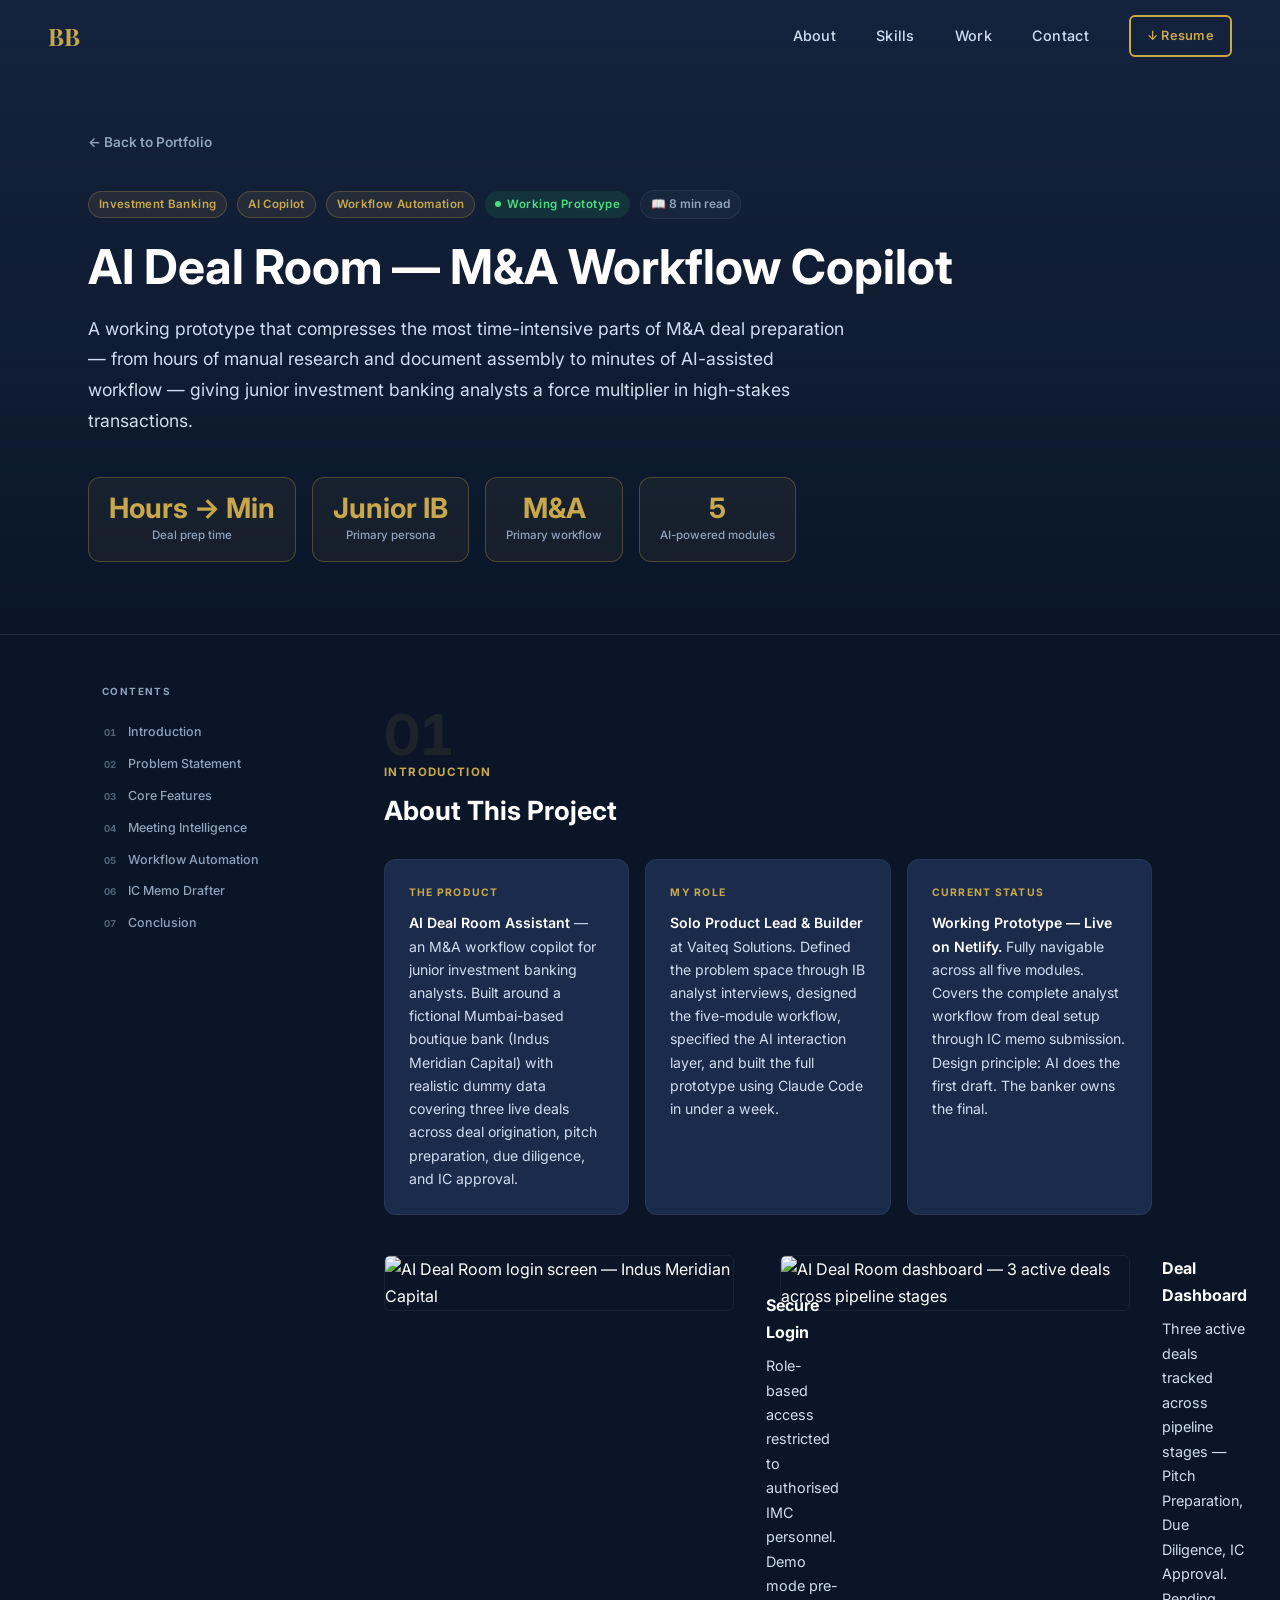
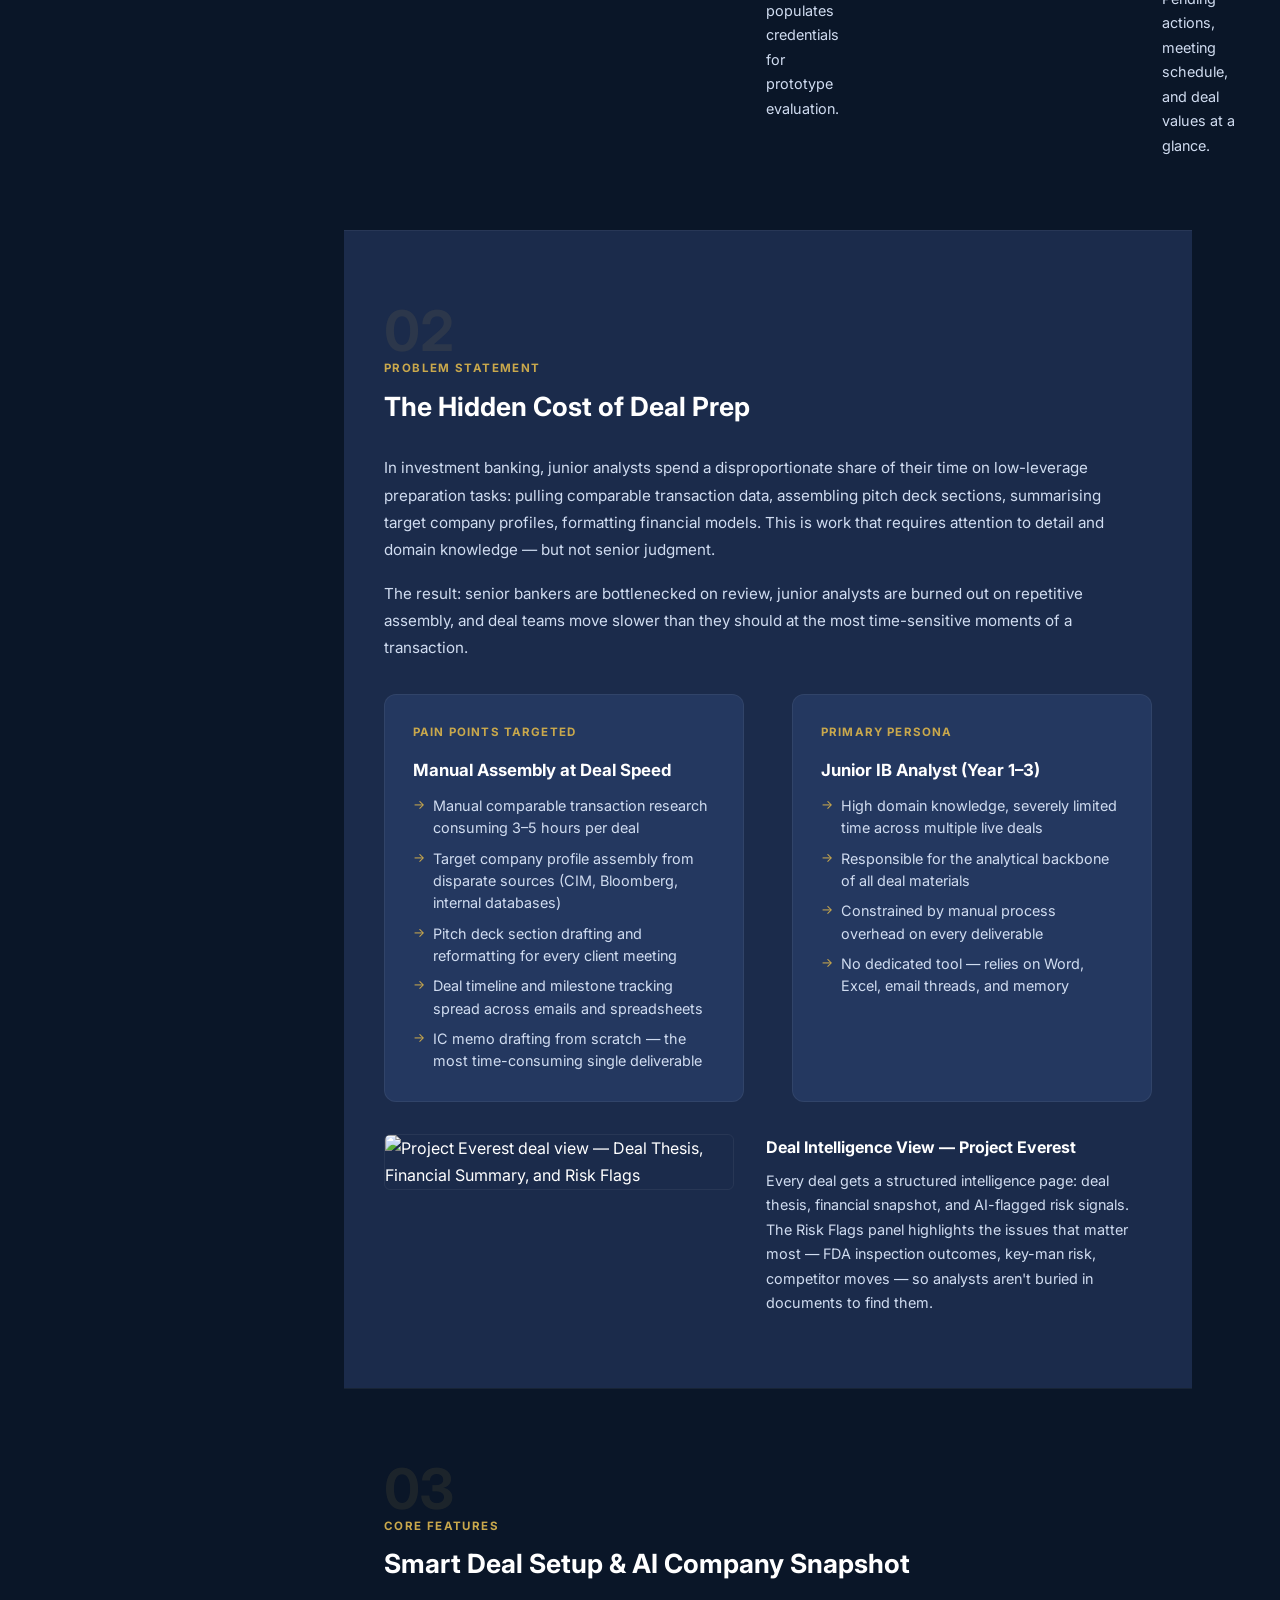
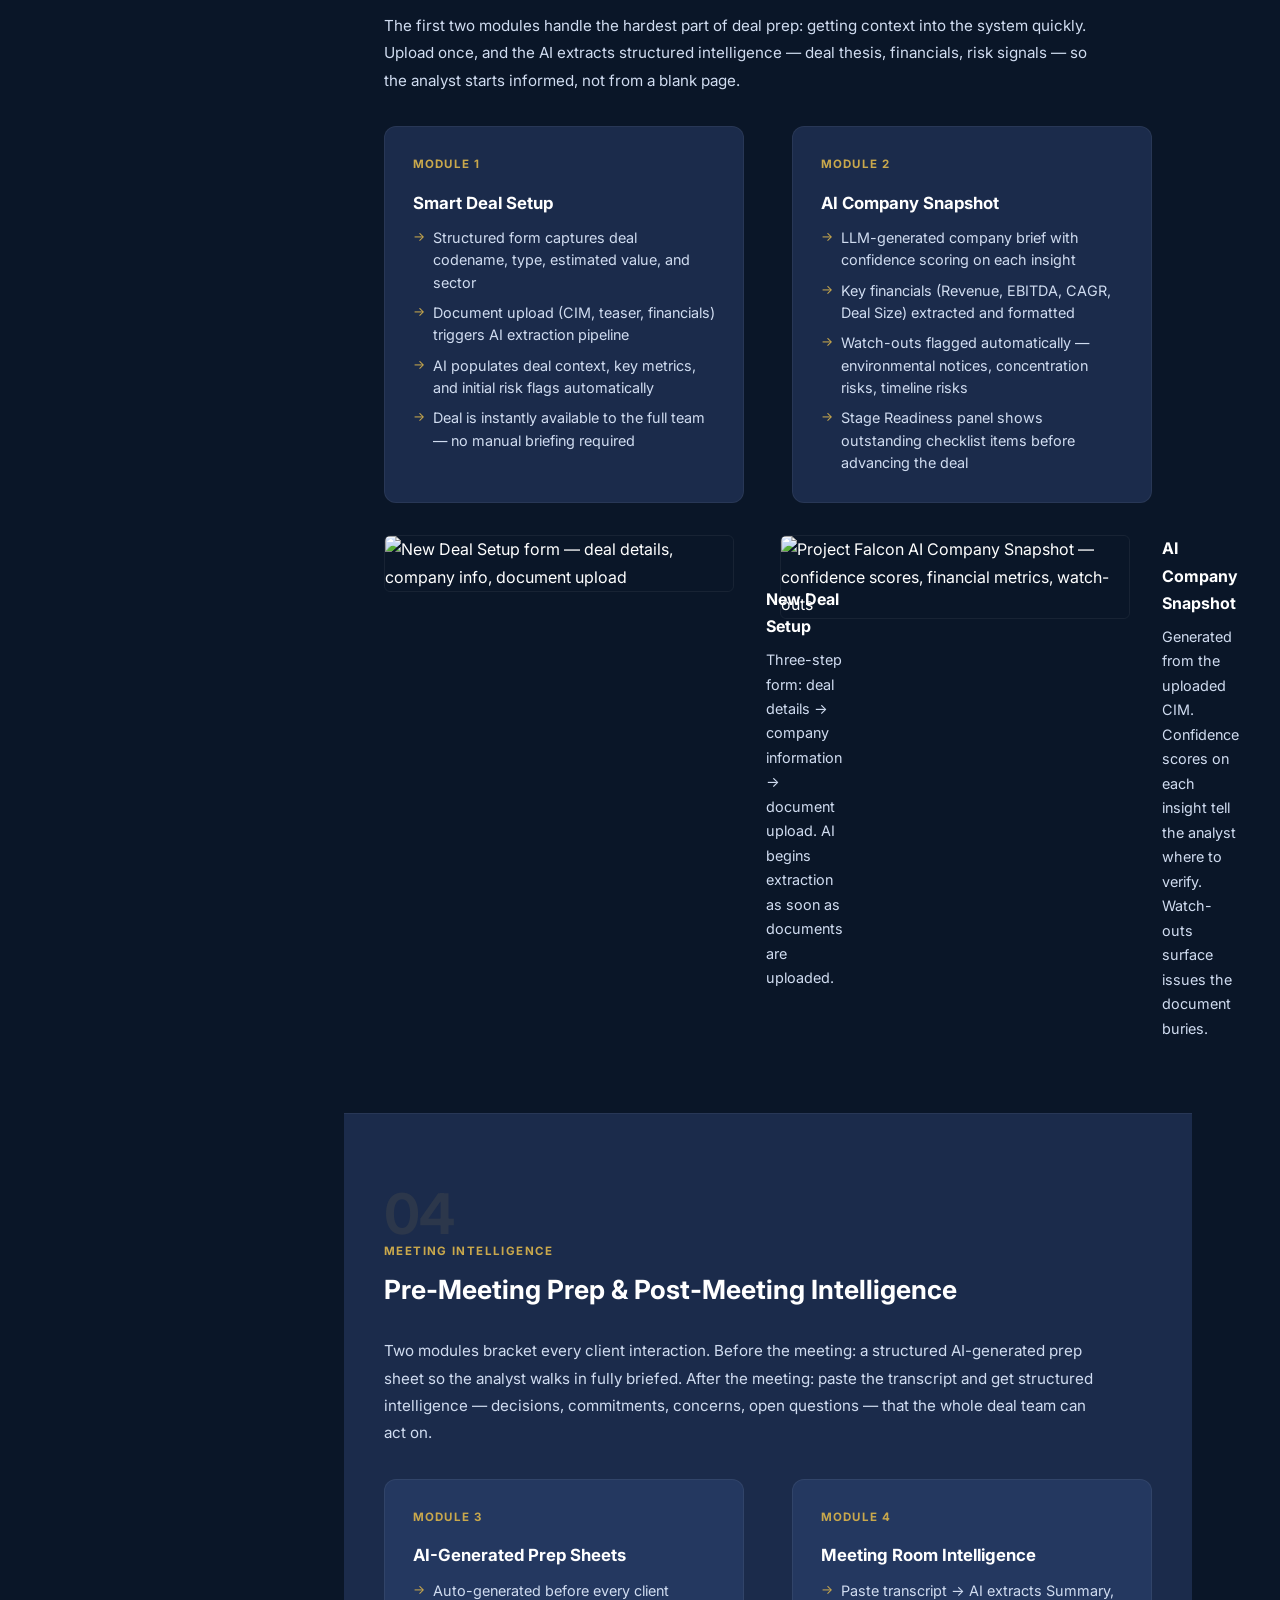
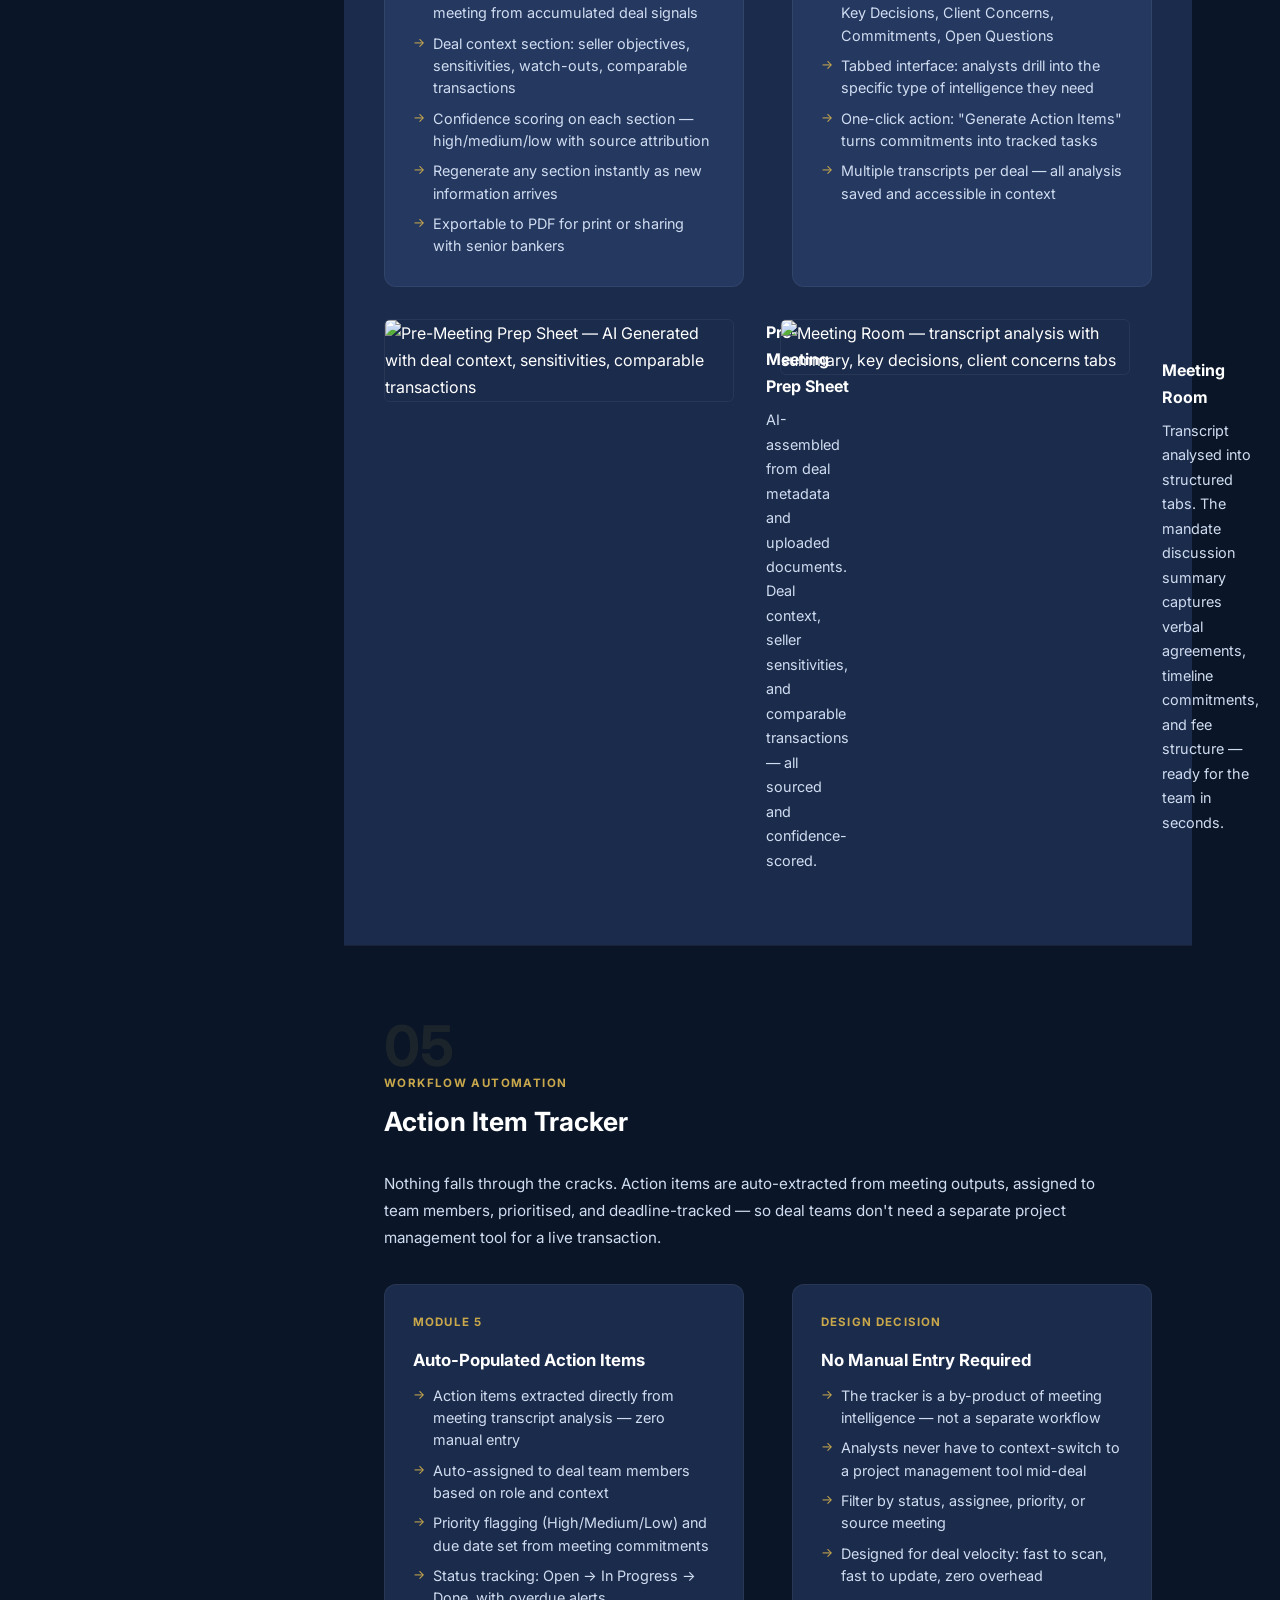
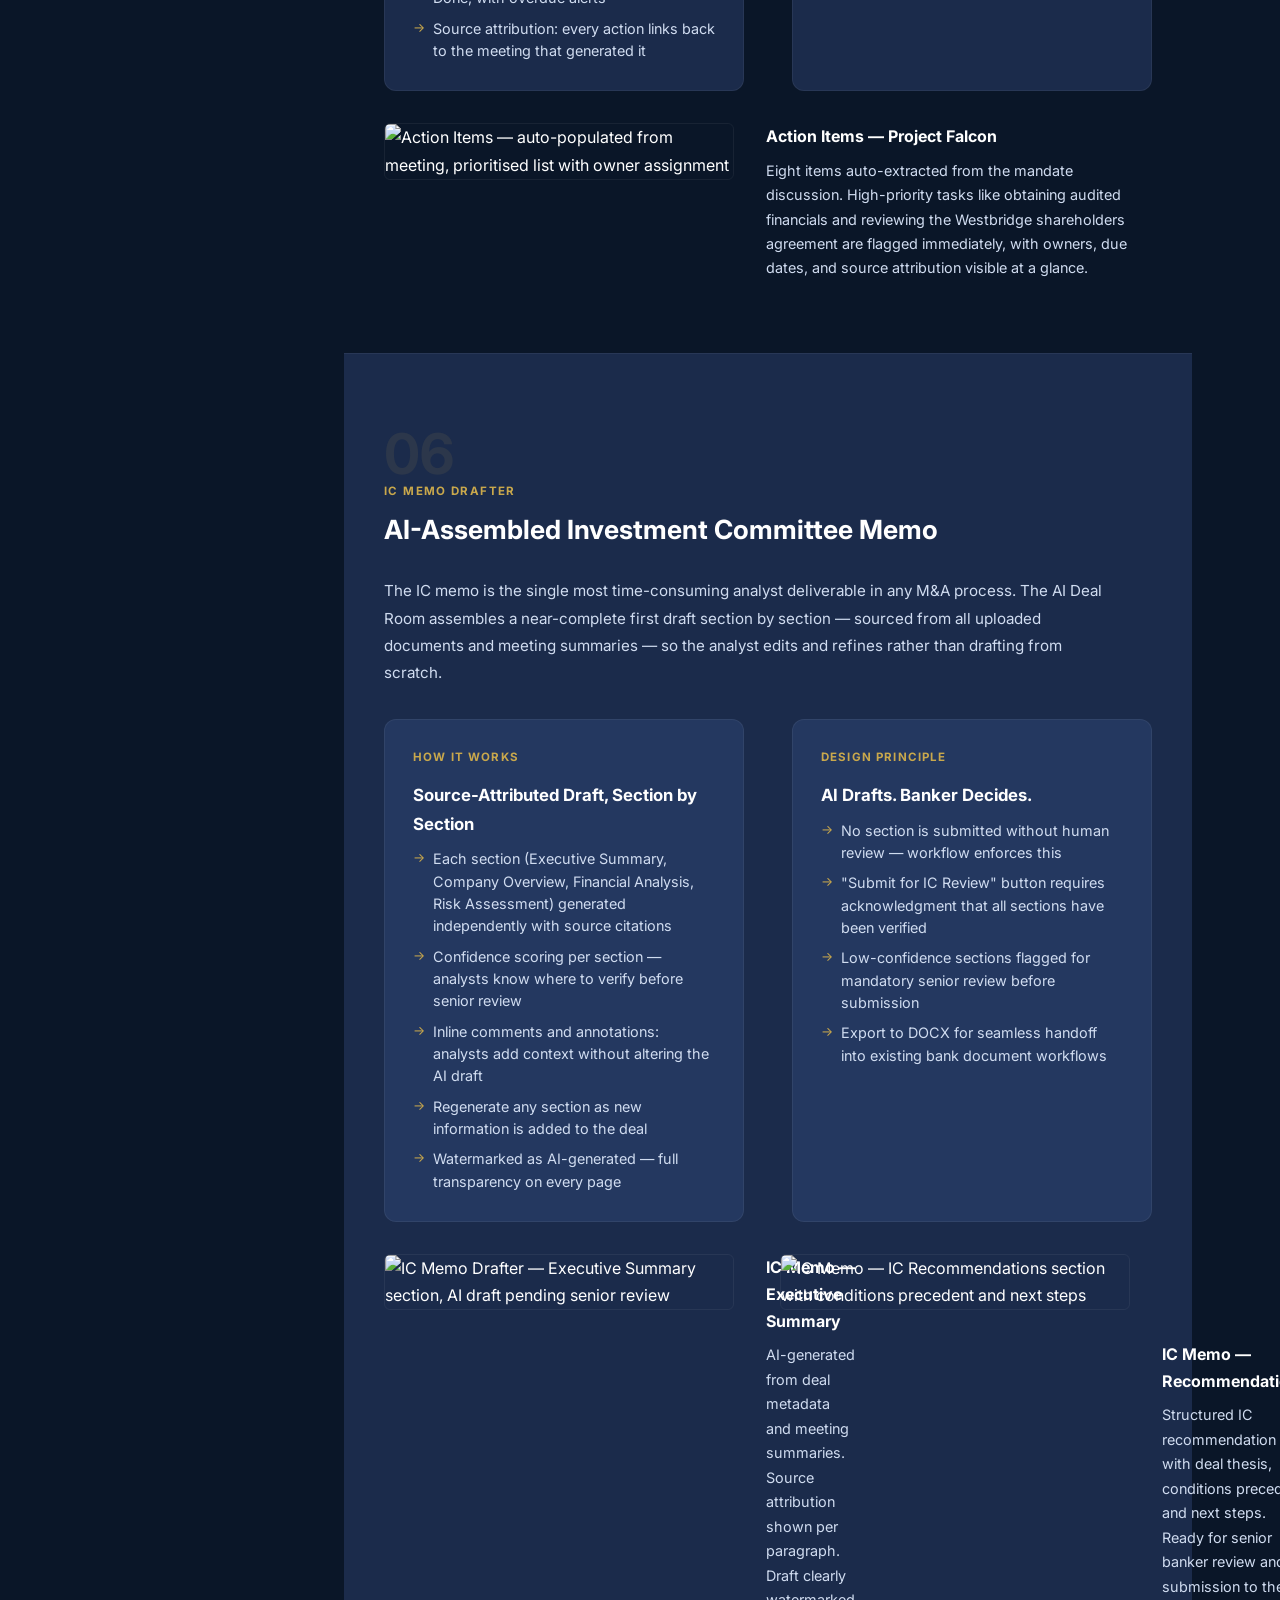
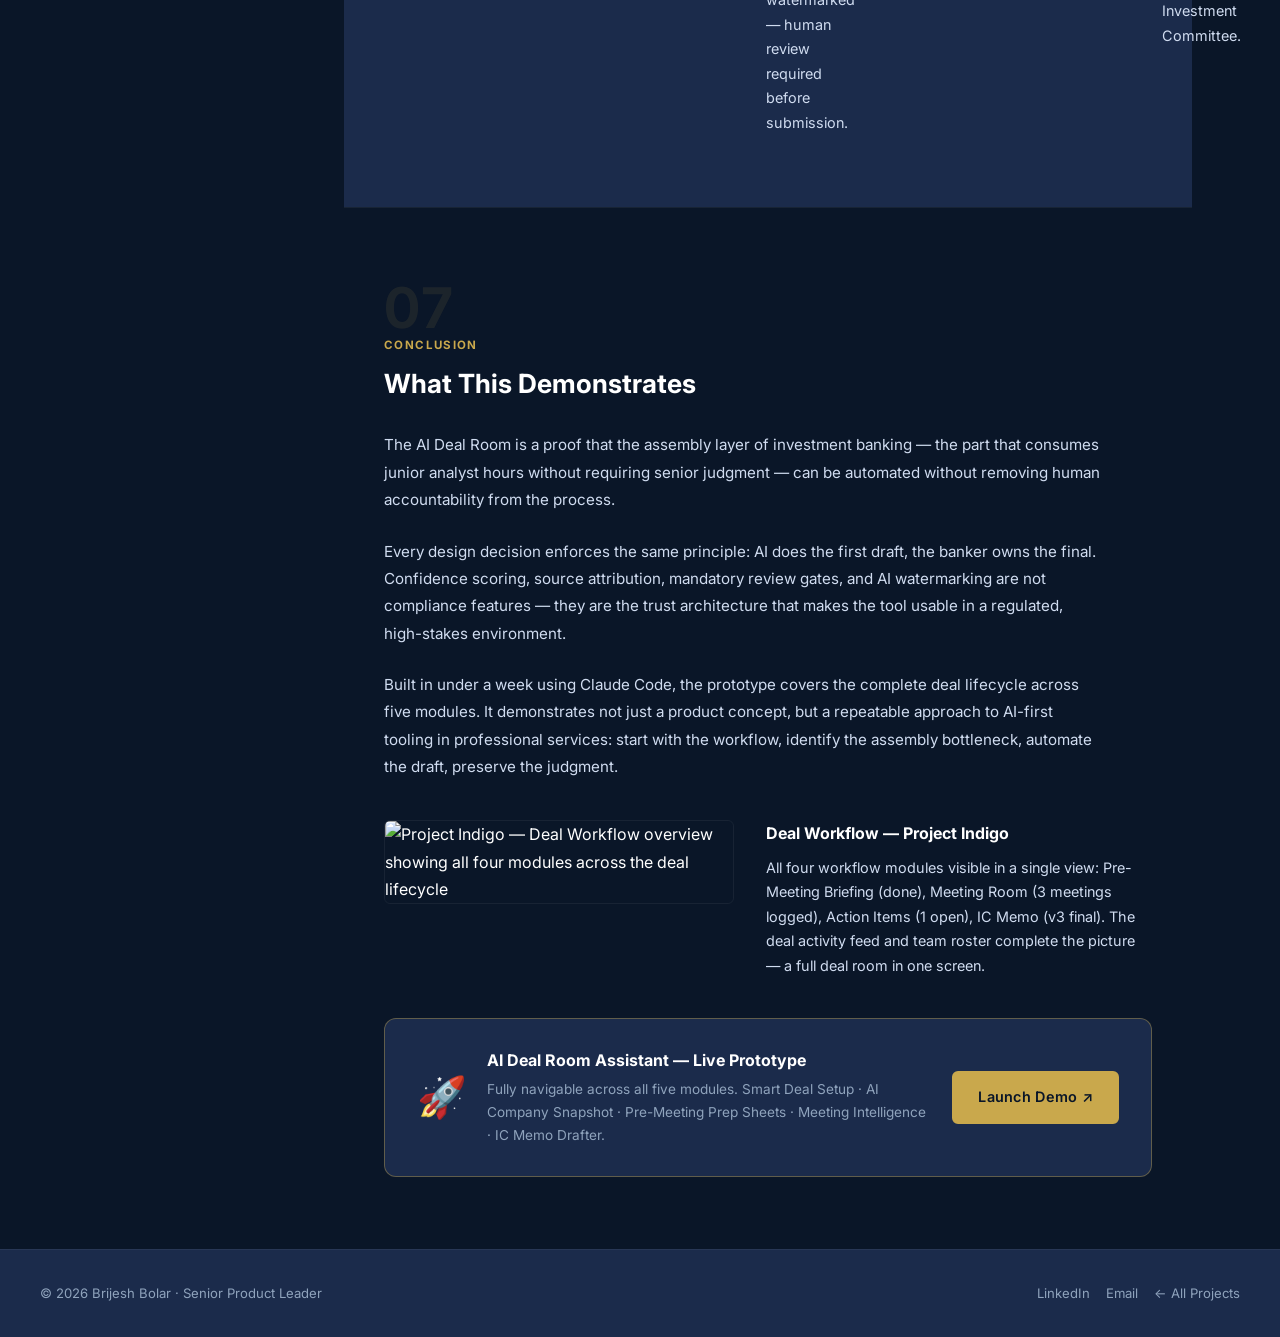
==== commit e7da0a91: "Redesign ai-deal-room.html with editorial 7-section layout Applies the same MDM pattern: sticky side" ====
--- a/case-studies/ai-deal-room.html
+++ b/case-studies/ai-deal-room.html
@@ -46,6 +46,7 @@
         <span class="tag">AI Copilot</span>
         <span class="tag">Workflow Automation</span>
         <span class="badge badge--green">Working Prototype</span>
+        <span class="cs-read-time">📖 8 min read</span>
       </div>
 
       <h1 class="cs-hero__title">AI Deal Room — M&amp;A Workflow Copilot</h1>
@@ -66,105 +67,449 @@
           <span class="cs-metric-chip__num">M&amp;A</span>
           <span class="cs-metric-chip__label">Primary workflow</span>
         </div>
+        <div class="cs-metric-chip">
+          <span class="cs-metric-chip__num">5</span>
+          <span class="cs-metric-chip__label">AI-powered modules</span>
+        </div>
       </div>
     </div>
   </section>
 
-  <!-- ── Problem ───────────────────────────────────────────── -->
-  <section class="cs-section">
-    <div class="container">
-      <span class="cs-section__label">Problem Statement</span>
-      <h2 class="cs-section__title">The Hidden Cost of Deal Prep</h2>
-
-      <div class="two-col">
-        <div>
+  <!-- ── Mobile Jump-to TOC ────────────────────────────────── -->
+  <div class="cs-mobile-toc" id="cs-mobile-toc">
+    <button class="cs-mobile-toc__toggle" id="cs-mobile-toc-toggle" aria-expanded="false">
+      Jump to section <span class="cs-mobile-toc__toggle-icon">▼</span>
+    </button>
+    <nav class="cs-mobile-toc__menu" aria-label="Page sections">
+      <a class="cs-mobile-toc__link" href="#introduction"><span>01</span> Introduction</a>
+      <a class="cs-mobile-toc__link" href="#problem-statement"><span>02</span> Problem Statement</a>
+      <a class="cs-mobile-toc__link" href="#core-features"><span>03</span> Core Features</a>
+      <a class="cs-mobile-toc__link" href="#meeting-intelligence"><span>04</span> Meeting Intelligence</a>
+      <a class="cs-mobile-toc__link" href="#workflow-automation"><span>05</span> Workflow Automation</a>
+      <a class="cs-mobile-toc__link" href="#ic-memo"><span>06</span> IC Memo Drafter</a>
+      <a class="cs-mobile-toc__link" href="#conclusion"><span>07</span> Conclusion</a>
+    </nav>
+  </div>
+
+  <!-- ── Two-column shell ──────────────────────────────────── -->
+  <div class="cs-with-sidebar">
+
+    <!-- ── Sticky Sidebar TOC ──────────────────────────────── -->
+    <aside class="cs-sidebar" aria-label="Page table of contents">
+      <p class="cs-sidebar__title">Contents</p>
+      <nav class="cs-sidebar__nav" aria-label="Case study sections">
+        <a class="cs-sidebar__link active" href="#introduction">
+          <span class="cs-sidebar__num">01</span> Introduction
+        </a>
+        <a class="cs-sidebar__link" href="#problem-statement">
+          <span class="cs-sidebar__num">02</span> Problem Statement
+        </a>
+        <a class="cs-sidebar__link" href="#core-features">
+          <span class="cs-sidebar__num">03</span> Core Features
+        </a>
+        <a class="cs-sidebar__link" href="#meeting-intelligence">
+          <span class="cs-sidebar__num">04</span> Meeting Intelligence
+        </a>
+        <a class="cs-sidebar__link" href="#workflow-automation">
+          <span class="cs-sidebar__num">05</span> Workflow Automation
+        </a>
+        <a class="cs-sidebar__link" href="#ic-memo">
+          <span class="cs-sidebar__num">06</span> IC Memo Drafter
+        </a>
+        <a class="cs-sidebar__link" href="#conclusion">
+          <span class="cs-sidebar__num">07</span> Conclusion
+        </a>
+      </nav>
+    </aside>
+
+    <!-- ── Main Content ─────────────────────────────────────── -->
+    <main class="cs-main-content">
+
+      <!-- 01 Introduction ───────────────────────────────────── -->
+      <section id="introduction" class="cs-section">
+        <div class="container">
+          <span class="cs-section-num">01</span>
+          <span class="cs-section__label">Introduction</span>
+          <h2 class="cs-section__title">About This Project</h2>
+        </div>
+        <div class="cs-section-cards mt-8">
+          <div class="cs-intro-grid">
+            <div class="cs-intro-card">
+              <div class="cs-intro-card__label">The Product</div>
+              <div class="cs-intro-card__value">
+                <strong>AI Deal Room Assistant</strong> — an M&amp;A workflow copilot for junior investment banking analysts. Built around a fictional Mumbai-based boutique bank (Indus Meridian Capital) with realistic dummy data covering three live deals across deal origination, pitch preparation, due diligence, and IC approval.
+              </div>
+            </div>
+            <div class="cs-intro-card">
+              <div class="cs-intro-card__label">My Role</div>
+              <div class="cs-intro-card__value">
+                <strong>Solo Product Lead &amp; Builder</strong> at Vaiteq Solutions. Defined the problem space through IB analyst interviews, designed the five-module workflow, specified the AI interaction layer, and built the full prototype using Claude Code in under a week.
+              </div>
+            </div>
+            <div class="cs-intro-card">
+              <div class="cs-intro-card__label">Current Status</div>
+              <div class="cs-intro-card__value">
+                <strong>Working Prototype — Live on Netlify.</strong> Fully navigable across all five modules. Covers the complete analyst workflow from deal setup through IC memo submission. Design principle: AI does the first draft. The banker owns the final.
+              </div>
+            </div>
+          </div>
+
+          <div style="display: flex; gap: 24px; flex-wrap: wrap; margin-top: 40px;">
+            <div class="cs-featured-screenshot animate-in" style="flex: 1; min-width: 280px; margin-top: 0;">
+              <div class="cs-featured-screenshot__img-wrap">
+                <img src="../documents/ai-deal-room/screenshots/Screenshot 2026-05-13 at 5.39.02 PM.png"
+                     alt="AI Deal Room login screen — Indus Meridian Capital"
+                     loading="lazy">
+              </div>
+              <p class="cs-featured-screenshot__caption">
+                <strong>Secure Login</strong> Role-based access restricted to authorised IMC personnel. Demo mode pre-populates credentials for prototype evaluation.
+              </p>
+            </div>
+            <div class="cs-featured-screenshot animate-in" style="flex: 1; min-width: 280px; margin-top: 0;">
+              <div class="cs-featured-screenshot__img-wrap">
+                <img src="../documents/ai-deal-room/screenshots/Screenshot 2026-05-13 at 5.39.18 PM.png"
+                     alt="AI Deal Room dashboard — 3 active deals across pipeline stages"
+                     loading="lazy">
+              </div>
+              <p class="cs-featured-screenshot__caption">
+                <strong>Deal Dashboard</strong> Three active deals tracked across pipeline stages — Pitch Preparation, Due Diligence, IC Approval. Pending actions, meeting schedule, and deal values at a glance.
+              </p>
+            </div>
+          </div>
+        </div>
+      </section>
+
+      <!-- 02 Problem Statement ───────────────────────────────── -->
+      <section id="problem-statement" class="cs-section cs-section--alt">
+        <div class="container">
+          <span class="cs-section-num">02</span>
+          <span class="cs-section__label">Problem Statement</span>
+          <h2 class="cs-section__title">The Hidden Cost of Deal Prep</h2>
+          <p class="cs-section__body">In investment banking, junior analysts spend a disproportionate share of their time on low-leverage preparation tasks: pulling comparable transaction data, assembling pitch deck sections, summarising target company profiles, formatting financial models. This is work that requires attention to detail and domain knowledge — but not senior judgment.</p>
+          <p class="cs-section__body mt-4">The result: senior bankers are bottlenecked on review, junior analysts are burned out on repetitive assembly, and deal teams move slower than they should at the most time-sensitive moments of a transaction.</p>
+        </div>
+        <div class="cs-section-cards mt-8">
+          <div class="cs-overview">
+            <div class="cs-overview__block">
+              <div class="cs-overview__block-label">Pain Points Targeted</div>
+              <div class="cs-overview__block-title">Manual Assembly at Deal Speed</div>
+              <div class="cs-overview__block-body">
+                <ul>
+                  <li>Manual comparable transaction research consuming 3–5 hours per deal</li>
+                  <li>Target company profile assembly from disparate sources (CIM, Bloomberg, internal databases)</li>
+                  <li>Pitch deck section drafting and reformatting for every client meeting</li>
+                  <li>Deal timeline and milestone tracking spread across emails and spreadsheets</li>
+                  <li>IC memo drafting from scratch — the most time-consuming single deliverable</li>
+                </ul>
+              </div>
+            </div>
+            <div class="cs-overview__block">
+              <div class="cs-overview__block-label">Primary Persona</div>
+              <div class="cs-overview__block-title">Junior IB Analyst (Year 1–3)</div>
+              <div class="cs-overview__block-body">
+                <ul>
+                  <li>High domain knowledge, severely limited time across multiple live deals</li>
+                  <li>Responsible for the analytical backbone of all deal materials</li>
+                  <li>Constrained by manual process overhead on every deliverable</li>
+                  <li>No dedicated tool — relies on Word, Excel, email threads, and memory</li>
+                </ul>
+              </div>
+            </div>
+          </div>
+
+          <div class="cs-featured-screenshot animate-in" style="margin-top: 32px;">
+            <div class="cs-featured-screenshot__img-wrap">
+              <img src="../documents/ai-deal-room/screenshots/Screenshot 2026-05-13 at 5.42.52 PM.png"
+                   alt="Project Everest deal view — Deal Thesis, Financial Summary, and Risk Flags"
+                   loading="lazy">
+            </div>
+            <p class="cs-featured-screenshot__caption">
+              <strong>Deal Intelligence View — Project Everest</strong> Every deal gets a structured intelligence page: deal thesis, financial snapshot, and AI-flagged risk signals. The Risk Flags panel highlights the issues that matter most — FDA inspection outcomes, key-man risk, competitor moves — so analysts aren't buried in documents to find them.
+            </p>
+          </div>
+        </div>
+      </section>
+
+      <!-- 03 Core Features ───────────────────────────────────── -->
+      <section id="core-features" class="cs-section">
+        <div class="container">
+          <span class="cs-section-num">03</span>
+          <span class="cs-section__label">Core Features</span>
+          <h2 class="cs-section__title">Smart Deal Setup &amp; AI Company Snapshot</h2>
+          <p class="cs-section__body">The first two modules handle the hardest part of deal prep: getting context into the system quickly. Upload once, and the AI extracts structured intelligence — deal thesis, financials, risk signals — so the analyst starts informed, not from a blank page.</p>
+        </div>
+        <div class="cs-section-cards mt-8">
+          <div class="cs-overview">
+            <div class="cs-overview__block">
+              <div class="cs-overview__block-label">Module 1</div>
+              <div class="cs-overview__block-title">Smart Deal Setup</div>
+              <div class="cs-overview__block-body">
+                <ul>
+                  <li>Structured form captures deal codename, type, estimated value, and sector</li>
+                  <li>Document upload (CIM, teaser, financials) triggers AI extraction pipeline</li>
+                  <li>AI populates deal context, key metrics, and initial risk flags automatically</li>
+                  <li>Deal is instantly available to the full team — no manual briefing required</li>
+                </ul>
+              </div>
+            </div>
+            <div class="cs-overview__block">
+              <div class="cs-overview__block-label">Module 2</div>
+              <div class="cs-overview__block-title">AI Company Snapshot</div>
+              <div class="cs-overview__block-body">
+                <ul>
+                  <li>LLM-generated company brief with confidence scoring on each insight</li>
+                  <li>Key financials (Revenue, EBITDA, CAGR, Deal Size) extracted and formatted</li>
+                  <li>Watch-outs flagged automatically — environmental notices, concentration risks, timeline risks</li>
+                  <li>Stage Readiness panel shows outstanding checklist items before advancing the deal</li>
+                </ul>
+              </div>
+            </div>
+          </div>
+
+          <div style="display: flex; gap: 24px; flex-wrap: wrap; margin-top: 32px;">
+            <div class="cs-featured-screenshot animate-in" style="flex: 1; min-width: 280px; margin-top: 0;">
+              <div class="cs-featured-screenshot__img-wrap">
+                <img src="../documents/ai-deal-room/screenshots/Screenshot 2026-05-13 at 5.39.54 PM.png"
+                     alt="New Deal Setup form — deal details, company info, document upload"
+                     loading="lazy">
+              </div>
+              <p class="cs-featured-screenshot__caption">
+                <strong>New Deal Setup</strong> Three-step form: deal details → company information → document upload. AI begins extraction as soon as documents are uploaded.
+              </p>
+            </div>
+            <div class="cs-featured-screenshot animate-in" style="flex: 1; min-width: 280px; margin-top: 0;">
+              <div class="cs-featured-screenshot__img-wrap">
+                <img src="../documents/ai-deal-room/screenshots/Screenshot 2026-05-13 at 5.40.22 PM.png"
+                     alt="Project Falcon AI Company Snapshot — confidence scores, financial metrics, watch-outs"
+                     loading="lazy">
+              </div>
+              <p class="cs-featured-screenshot__caption">
+                <strong>AI Company Snapshot</strong> Generated from the uploaded CIM. Confidence scores on each insight tell the analyst where to verify. Watch-outs surface issues the document buries.
+              </p>
+            </div>
+          </div>
+        </div>
+      </section>
+
+      <!-- 04 Meeting Intelligence ─────────────────────────────── -->
+      <section id="meeting-intelligence" class="cs-section cs-section--alt">
+        <div class="container">
+          <span class="cs-section-num">04</span>
+          <span class="cs-section__label">Meeting Intelligence</span>
+          <h2 class="cs-section__title">Pre-Meeting Prep &amp; Post-Meeting Intelligence</h2>
+          <p class="cs-section__body">Two modules bracket every client interaction. Before the meeting: a structured AI-generated prep sheet so the analyst walks in fully briefed. After the meeting: paste the transcript and get structured intelligence — decisions, commitments, concerns, open questions — that the whole deal team can act on.</p>
+        </div>
+        <div class="cs-section-cards mt-8">
+          <div class="cs-overview">
+            <div class="cs-overview__block">
+              <div class="cs-overview__block-label">Module 3</div>
+              <div class="cs-overview__block-title">AI-Generated Prep Sheets</div>
+              <div class="cs-overview__block-body">
+                <ul>
+                  <li>Auto-generated before every client meeting from accumulated deal signals</li>
+                  <li>Deal context section: seller objectives, sensitivities, watch-outs, comparable transactions</li>
+                  <li>Confidence scoring on each section — high/medium/low with source attribution</li>
+                  <li>Regenerate any section instantly as new information arrives</li>
+                  <li>Exportable to PDF for print or sharing with senior bankers</li>
+                </ul>
+              </div>
+            </div>
+            <div class="cs-overview__block">
+              <div class="cs-overview__block-label">Module 4</div>
+              <div class="cs-overview__block-title">Meeting Room Intelligence</div>
+              <div class="cs-overview__block-body">
+                <ul>
+                  <li>Paste transcript → AI extracts Summary, Key Decisions, Client Concerns, Commitments, Open Questions</li>
+                  <li>Tabbed interface: analysts drill into the specific type of intelligence they need</li>
+                  <li>One-click action: "Generate Action Items" turns commitments into tracked tasks</li>
+                  <li>Multiple transcripts per deal — all analysis saved and accessible in context</li>
+                </ul>
+              </div>
+            </div>
+          </div>
+
+          <div style="display: flex; gap: 24px; flex-wrap: wrap; margin-top: 32px;">
+            <div class="cs-featured-screenshot animate-in" style="flex: 1; min-width: 280px; margin-top: 0;">
+              <div class="cs-featured-screenshot__img-wrap">
+                <img src="../documents/ai-deal-room/screenshots/Screenshot 2026-05-13 at 5.40.52 PM.png"
+                     alt="Pre-Meeting Prep Sheet — AI Generated with deal context, sensitivities, comparable transactions"
+                     loading="lazy">
+              </div>
+              <p class="cs-featured-screenshot__caption">
+                <strong>Pre-Meeting Prep Sheet</strong> AI-assembled from deal metadata and uploaded documents. Deal context, seller sensitivities, and comparable transactions — all sourced and confidence-scored.
+              </p>
+            </div>
+            <div class="cs-featured-screenshot animate-in" style="flex: 1; min-width: 280px; margin-top: 0;">
+              <div class="cs-featured-screenshot__img-wrap">
+                <img src="../documents/ai-deal-room/screenshots/Screenshot 2026-05-13 at 5.41.23 PM.png"
+                     alt="Meeting Room — transcript analysis with summary, key decisions, client concerns tabs"
+                     loading="lazy">
+              </div>
+              <p class="cs-featured-screenshot__caption">
+                <strong>Meeting Room</strong> Transcript analysed into structured tabs. The mandate discussion summary captures verbal agreements, timeline commitments, and fee structure — ready for the team in seconds.
+              </p>
+            </div>
+          </div>
+        </div>
+      </section>
+
+      <!-- 05 Workflow Automation ──────────────────────────────── -->
+      <section id="workflow-automation" class="cs-section">
+        <div class="container">
+          <span class="cs-section-num">05</span>
+          <span class="cs-section__label">Workflow Automation</span>
+          <h2 class="cs-section__title">Action Item Tracker</h2>
+          <p class="cs-section__body">Nothing falls through the cracks. Action items are auto-extracted from meeting outputs, assigned to team members, prioritised, and deadline-tracked — so deal teams don't need a separate project management tool for a live transaction.</p>
+        </div>
+        <div class="cs-section-cards mt-8">
+          <div class="cs-overview">
+            <div class="cs-overview__block">
+              <div class="cs-overview__block-label">Module 5</div>
+              <div class="cs-overview__block-title">Auto-Populated Action Items</div>
+              <div class="cs-overview__block-body">
+                <ul>
+                  <li>Action items extracted directly from meeting transcript analysis — zero manual entry</li>
+                  <li>Auto-assigned to deal team members based on role and context</li>
+                  <li>Priority flagging (High/Medium/Low) and due date set from meeting commitments</li>
+                  <li>Status tracking: Open → In Progress → Done, with overdue alerts</li>
+                  <li>Source attribution: every action links back to the meeting that generated it</li>
+                </ul>
+              </div>
+            </div>
+            <div class="cs-overview__block">
+              <div class="cs-overview__block-label">Design Decision</div>
+              <div class="cs-overview__block-title">No Manual Entry Required</div>
+              <div class="cs-overview__block-body">
+                <ul>
+                  <li>The tracker is a by-product of meeting intelligence — not a separate workflow</li>
+                  <li>Analysts never have to context-switch to a project management tool mid-deal</li>
+                  <li>Filter by status, assignee, priority, or source meeting</li>
+                  <li>Designed for deal velocity: fast to scan, fast to update, zero overhead</li>
+                </ul>
+              </div>
+            </div>
+          </div>
+
+          <div class="cs-featured-screenshot animate-in" style="margin-top: 32px;">
+            <div class="cs-featured-screenshot__img-wrap">
+              <img src="../documents/ai-deal-room/screenshots/Screenshot 2026-05-13 at 5.41.35 PM.png"
+                   alt="Action Items — auto-populated from meeting, prioritised list with owner assignment"
+                   loading="lazy">
+            </div>
+            <p class="cs-featured-screenshot__caption">
+              <strong>Action Items — Project Falcon</strong> Eight items auto-extracted from the mandate discussion. High-priority tasks like obtaining audited financials and reviewing the Westbridge shareholders agreement are flagged immediately, with owners, due dates, and source attribution visible at a glance.
+            </p>
+          </div>
+        </div>
+      </section>
+
+      <!-- 06 IC Memo Drafter ──────────────────────────────────── -->
+      <section id="ic-memo" class="cs-section cs-section--alt">
+        <div class="container">
+          <span class="cs-section-num">06</span>
+          <span class="cs-section__label">IC Memo Drafter</span>
+          <h2 class="cs-section__title">AI-Assembled Investment Committee Memo</h2>
+          <p class="cs-section__body">The IC memo is the single most time-consuming analyst deliverable in any M&amp;A process. The AI Deal Room assembles a near-complete first draft section by section — sourced from all uploaded documents and meeting summaries — so the analyst edits and refines rather than drafting from scratch.</p>
+        </div>
+        <div class="cs-section-cards mt-8">
+          <div class="cs-overview">
+            <div class="cs-overview__block">
+              <div class="cs-overview__block-label">How It Works</div>
+              <div class="cs-overview__block-title">Source-Attributed Draft, Section by Section</div>
+              <div class="cs-overview__block-body">
+                <ul>
+                  <li>Each section (Executive Summary, Company Overview, Financial Analysis, Risk Assessment) generated independently with source citations</li>
+                  <li>Confidence scoring per section — analysts know where to verify before senior review</li>
+                  <li>Inline comments and annotations: analysts add context without altering the AI draft</li>
+                  <li>Regenerate any section as new information is added to the deal</li>
+                  <li>Watermarked as AI-generated — full transparency on every page</li>
+                </ul>
+              </div>
+            </div>
+            <div class="cs-overview__block">
+              <div class="cs-overview__block-label">Design Principle</div>
+              <div class="cs-overview__block-title">AI Drafts. Banker Decides.</div>
+              <div class="cs-overview__block-body">
+                <ul>
+                  <li>No section is submitted without human review — workflow enforces this</li>
+                  <li>"Submit for IC Review" button requires acknowledgment that all sections have been verified</li>
+                  <li>Low-confidence sections flagged for mandatory senior review before submission</li>
+                  <li>Export to DOCX for seamless handoff into existing bank document workflows</li>
+                </ul>
+              </div>
+            </div>
+          </div>
+
+          <div style="display: flex; gap: 24px; flex-wrap: wrap; margin-top: 32px;">
+            <div class="cs-featured-screenshot animate-in" style="flex: 1; min-width: 280px; margin-top: 0;">
+              <div class="cs-featured-screenshot__img-wrap">
+                <img src="../documents/ai-deal-room/screenshots/Screenshot 2026-05-13 at 5.41.56 PM.png"
+                     alt="IC Memo Drafter — Executive Summary section, AI draft pending senior review"
+                     loading="lazy">
+              </div>
+              <p class="cs-featured-screenshot__caption">
+                <strong>IC Memo — Executive Summary</strong> AI-generated from deal metadata and meeting summaries. Source attribution shown per paragraph. Draft clearly watermarked — human review required before submission.
+              </p>
+            </div>
+            <div class="cs-featured-screenshot animate-in" style="flex: 1; min-width: 280px; margin-top: 0;">
+              <div class="cs-featured-screenshot__img-wrap">
+                <img src="../documents/ai-deal-room/screenshots/Screenshot 2026-05-13 at 5.42.10 PM.png"
+                     alt="IC Memo — IC Recommendations section with conditions precedent and next steps"
+                     loading="lazy">
+              </div>
+              <p class="cs-featured-screenshot__caption">
+                <strong>IC Memo — Recommendations</strong> Structured IC recommendation with deal thesis, conditions precedent, and next steps. Ready for senior banker review and submission to the Investment Committee.
+              </p>
+            </div>
+          </div>
+        </div>
+      </section>
+
+      <!-- 07 Conclusion ───────────────────────────────────────── -->
+      <section id="conclusion" class="cs-section">
+        <div class="container">
+          <span class="cs-section-num">07</span>
+          <span class="cs-section__label">Conclusion</span>
+          <h2 class="cs-section__title">What This Demonstrates</h2>
           <p class="cs-section__body">
-            In investment banking, junior analysts spend a disproportionate share of their time on low-leverage preparation tasks: pulling comparable transaction data, assembling pitch deck sections, summarising target company profiles, formatting financial models. This is work that requires attention to detail and domain knowledge — but not senior judgment.
+            The AI Deal Room is a proof that the assembly layer of investment banking — the part that consumes junior analyst hours without requiring senior judgment — can be automated without removing human accountability from the process.
           </p>
-          <p class="cs-section__body mt-4">
-            The result: senior bankers are bottlenecked on review, junior analysts are burned out on repetitive assembly, and deal teams move slower than they should at the most time-sensitive moments of a transaction.
+          <p class="cs-section__body mt-6">
+            Every design decision enforces the same principle: AI does the first draft, the banker owns the final. Confidence scoring, source attribution, mandatory review gates, and AI watermarking are not compliance features — they are the trust architecture that makes the tool usable in a regulated, high-stakes environment.
           </p>
-          <p class="cs-section__body mt-4">
-            The AI Deal Room targets this gap — not replacing judgment, but automating the assembly layer so analysts can focus on insight.
+          <p class="cs-section__body mt-6">
+            Built in under a week using Claude Code, the prototype covers the complete deal lifecycle across five modules. It demonstrates not just a product concept, but a repeatable approach to AI-first tooling in professional services: start with the workflow, identify the assembly bottleneck, automate the draft, preserve the judgment.
           </p>
         </div>
-
-        <div style="display: flex; flex-direction: column; gap: 16px;">
-          <div class="card" style="padding: 20px 24px;">
-            <div style="font-size: 0.72rem; color: var(--color-accent-gold); font-weight: 700; letter-spacing: 0.08em; text-transform: uppercase; margin-bottom: 10px;">Pain Points Targeted</div>
-            <ul class="cs-list">
-              <li>Manual comparable transaction research (3–5 hrs per deal)</li>
-              <li>Target company profile assembly from disparate sources</li>
-              <li>Pitch deck section drafting and reformatting</li>
-              <li>Deal timeline and milestone tracking across teams</li>
-              <li>Document version management in live deal rooms</li>
-            </ul>
-          </div>
-          <div class="card" style="padding: 20px 24px; border-color: rgba(201,168,76,0.3);">
-            <div style="font-size: 0.72rem; color: var(--color-accent-gold); font-weight: 700; letter-spacing: 0.08em; text-transform: uppercase; margin-bottom: 10px;">Primary Persona</div>
-            <div style="font-weight: 700; color: var(--color-text-primary); margin-bottom: 6px;">Junior IB Analyst (Year 1–3)</div>
-            <div style="font-size: 0.85rem; color: var(--color-text-muted); line-height: 1.6;">High domain knowledge, limited time. Responsible for the analytical backbone of deal materials but constrained by manual process overhead.</div>
-          </div>
-        </div>
-      </div>
-    </div>
-  </section>
-
-  <!-- ── Solution ──────────────────────────────────────────── -->
-  <section class="cs-section cs-section--alt">
-    <div class="container">
-      <span class="cs-section__label">Solution</span>
-      <h2 class="cs-section__title">What the AI Deal Room Does</h2>
-
-      <div class="grid-3">
-        <div class="card card-insight animate-in">
-          <div class="card-insight__icon">⚡</div>
-          <div class="card-insight__title">Smart Deal Setup</div>
-          <div class="card-insight__body">Upload documents once. AI extracts deal thesis, key metrics, and risks — turning a 200-page CIM into a structured briefing in seconds, not hours.</div>
-        </div>
-        <div class="card card-insight animate-in">
-          <div class="card-insight__icon">📋</div>
-          <div class="card-insight__title">AI-Generated Prep Sheets</div>
-          <div class="card-insight__body">Structured briefing documents auto-generated before every client meeting — deal context, open issues, and talking points assembled without any manual effort.</div>
-        </div>
-        <div class="card card-insight animate-in">
-          <div class="card-insight__icon">🎙️</div>
-          <div class="card-insight__title">Meeting Intelligence</div>
-          <div class="card-insight__body">Paste a transcript, get summaries, sentiment signals, and red flags instantly. Converts raw meeting notes into structured intelligence the whole deal team can act on.</div>
-        </div>
-        <div class="card card-insight animate-in">
-          <div class="card-insight__icon">✅</div>
-          <div class="card-insight__title">Action Item Tracker</div>
-          <div class="card-insight__body">Auto-assigned, prioritised, and deadline-tracked action items extracted from meeting outputs — so nothing falls through the cracks between client touchpoints.</div>
-        </div>
-        <div class="card card-insight animate-in">
-          <div class="card-insight__icon">🏦</div>
-          <div class="card-insight__title">IC Memo Drafter</div>
-          <div class="card-insight__body">A near-complete Investment Committee memo assembled section by section from all deal signals — the analyst refines and signs off, the AI handles the first draft.</div>
-        </div>
-      </div>
-    </div>
-  </section>
-
-  <!-- ── Prototype link ─────────────────────────────────────── -->
-  <section class="cs-section">
-    <div class="container">
-      <span class="cs-section__label">Working Prototype</span>
-      <h2 class="cs-section__title">Try the Live Demo</h2>
-      <p class="cs-section__body mb-8">Built around a fictional Mumbai-based boutique bank with dummy data — fully navigable and clickthrough. The design principle: AI does the first draft. The banker owns the final.</p>
-
-      <div class="pdf-download-block animate-in" style="border-color: rgba(201,168,76,0.4);">
-        <div class="pdf-download-block__icon">🚀</div>
-        <div class="pdf-download-block__text">
-          <div class="pdf-download-block__title">AI Deal Room Assistant — Live Prototype</div>
-          <div class="pdf-download-block__desc">Clickthrough prototype built in under a week using Claude Code. Smart Deal Setup · AI Prep Sheets · Meeting Intelligence · IC Memo Drafter.</div>
-        </div>
-        <a href="https://brijeshbolar-ai-dealroom-assistant.netlify.app/login"
-           target="_blank" rel="noopener noreferrer"
-           class="btn btn-gold">Launch Demo ↗</a>
-      </div>
-    </div>
-  </section>
+        <div class="cs-section-cards mt-8">
+          <div class="cs-featured-screenshot animate-in">
+            <div class="cs-featured-screenshot__img-wrap">
+              <img src="../documents/ai-deal-room/screenshots/Screenshot 2026-05-13 at 5.43.24 PM.png"
+                   alt="Project Indigo — Deal Workflow overview showing all four modules across the deal lifecycle"
+                   loading="lazy">
+            </div>
+            <p class="cs-featured-screenshot__caption">
+              <strong>Deal Workflow — Project Indigo</strong> All four workflow modules visible in a single view: Pre-Meeting Briefing (done), Meeting Room (3 meetings logged), Action Items (1 open), IC Memo (v3 final). The deal activity feed and team roster complete the picture — a full deal room in one screen.
+            </p>
+          </div>
+
+          <div style="margin-top: 40px;">
+            <div class="pdf-download-block animate-in" style="border-color: rgba(201,168,76,0.4);">
+              <div class="pdf-download-block__icon">🚀</div>
+              <div class="pdf-download-block__text">
+                <div class="pdf-download-block__title">AI Deal Room Assistant — Live Prototype</div>
+                <div class="pdf-download-block__desc">Fully navigable across all five modules. Smart Deal Setup · AI Company Snapshot · Pre-Meeting Prep Sheets · Meeting Intelligence · IC Memo Drafter.</div>
+              </div>
+              <a href="https://brijeshbolar-ai-dealroom-assistant.netlify.app/login"
+                 target="_blank" rel="noopener noreferrer"
+                 class="btn btn-gold">Launch Demo ↗</a>
+            </div>
+          </div>
+        </div>
+      </section>
+
+    </main><!-- /.cs-main-content -->
+  </div><!-- /.cs-with-sidebar -->
 
   <!-- ── Footer ────────────────────────────────────────────── -->
   <footer class="site-footer">
@@ -179,5 +524,86 @@
   </footer>
 
   <script src="../js/main.js"></script>
+  <script>
+    /* ── AI Deal Room Sidebar Scrollspy & Mobile TOC ─────────────
+       Fully isolated from main.js. Zero shared state.
+    ──────────────────────────────────────────────────────────── */
+    (function () {
+      'use strict';
+
+      /* 1. Mobile TOC toggle */
+      var mobileToc = document.getElementById('cs-mobile-toc');
+      var mobileTocToggle = document.getElementById('cs-mobile-toc-toggle');
+      if (mobileToc && mobileTocToggle) {
+        mobileTocToggle.addEventListener('click', function () {
+          var isOpen = mobileToc.classList.toggle('open');
+          mobileTocToggle.setAttribute('aria-expanded', String(isOpen));
+        });
+        mobileToc.querySelectorAll('.cs-mobile-toc__link').forEach(function (link) {
+          link.addEventListener('click', function () {
+            mobileToc.classList.remove('open');
+            mobileTocToggle.setAttribute('aria-expanded', 'false');
+          });
+        });
+      }
+
+      /* 2. Scrollspy via IntersectionObserver */
+      var sidebarLinks = Array.from(
+        document.querySelectorAll('.cs-sidebar__link[href^="#"]')
+      );
+      if (!sidebarLinks.length) return;
+
+      var sections = Array.from(
+        document.querySelectorAll('main.cs-main-content section[id]')
+      );
+      if (!sections.length) return;
+
+      var visibleSections = new Set();
+
+      var observer = new IntersectionObserver(function (entries) {
+        entries.forEach(function (entry) {
+          var id = entry.target.getAttribute('id');
+          if (entry.isIntersecting) {
+            visibleSections.add(id);
+          } else {
+            visibleSections.delete(id);
+          }
+        });
+
+        /* Activate the topmost visible section (DOM order wins) */
+        var activeId = null;
+        sections.forEach(function (section) {
+          if (activeId === null && visibleSections.has(section.getAttribute('id'))) {
+            activeId = section.getAttribute('id');
+          }
+        });
+
+        sidebarLinks.forEach(function (link) {
+          var id = link.getAttribute('href').slice(1);
+          link.classList.toggle('active', id === activeId);
+        });
+      }, {
+        rootMargin: '-15% 0px -70% 0px',
+        threshold: 0
+      });
+
+      sections.forEach(function (section) { observer.observe(section); });
+
+      /* 3. Smooth scroll with nav offset for sidebar links */
+      var nav = document.getElementById('site-nav');
+      sidebarLinks.forEach(function (link) {
+        link.addEventListener('click', function (e) {
+          var targetId = link.getAttribute('href').slice(1);
+          var target = document.getElementById(targetId);
+          if (!target) return;
+          e.preventDefault();
+          var navHeight = nav ? nav.offsetHeight : 72;
+          var top = target.getBoundingClientRect().top + window.scrollY - navHeight - 16;
+          window.scrollTo({ top: top, behavior: 'smooth' });
+        });
+      });
+
+    }());
+  </script>
 </body>
 </html>
--- a/css/main.css
+++ b/css/main.css
@@ -10,8 +10,8 @@
   --color-accent-gold:      #C9A84C;
   --color-accent-gold-light:#E8C96A;
   --color-text-primary:     #FFFFFF;
-  --color-text-secondary:   #B8C7E0;
-  --color-text-muted:       #6B829E;
+  --color-text-secondary:   #D0DCF0;
+  --color-text-muted:       #8FA3BC;
   --color-border:           rgba(201, 168, 76, 0.2);
   --color-border-subtle:    rgba(255, 255, 255, 0.06);
   --color-card-shadow:      rgba(0, 0, 0, 0.4);
@@ -58,7 +58,7 @@
   font-family: var(--font-body);
   font-size: 1rem;
   font-weight: 400;
-  line-height: 1.6;
+  line-height: 1.7;
   color: var(--color-text-primary);
   background-color: var(--color-bg-primary);
   -webkit-font-smoothing: antialiased;
@@ -106,7 +106,12 @@
 
 p {
   color: var(--color-text-secondary);
-  line-height: 1.75;
+  line-height: 1.8;
+  font-size: 1rem;
+}
+
+@media (max-width: 639px) {
+  p { font-size: 1.0125rem; } /* slightly larger on small screens for readability */
 }
 
 /* ── Focus Visible ──────────────────────────────────────────── */
--- a/css/components.css
+++ b/css/components.css
@@ -354,8 +354,8 @@
 
 .card-project__problem {
   font-size: 0.9rem;
-  color: var(--color-text-muted);
-  line-height: 1.55;
+  color: var(--color-text-secondary);
+  line-height: 1.6;
 }
 
 .card-project__metrics {
@@ -839,9 +839,9 @@
 }
 
 .hero-bio {
-  font-size: 0.95rem;
-  color: var(--color-text-muted);
-  line-height: 1.7;
+  font-size: 0.975rem;
+  color: var(--color-text-secondary);
+  line-height: 1.8;
   max-width: 560px;
   margin-bottom: 4px;
 }
@@ -1135,3 +1135,76 @@
   color: var(--color-accent-gold);
   font-weight: 600;
 }
+
+/* ── Contact cards (new layout, no form) ─────────────────────── */
+.contact-cards {
+  display: grid;
+  grid-template-columns: repeat(3, 1fr);
+  gap: 24px;
+  max-width: 900px;
+  margin: 0 auto 48px;
+}
+
+@media (max-width: 767px) {
+  .contact-cards {
+    grid-template-columns: 1fr;
+    max-width: 480px;
+  }
+}
+
+@media (min-width: 640px) and (max-width: 767px) {
+  .contact-cards {
+    grid-template-columns: repeat(2, 1fr);
+  }
+}
+
+.contact-card {
+  display: flex;
+  flex-direction: column;
+  align-items: center;
+  text-align: center;
+  padding: 32px 24px;
+  background: var(--color-bg-tertiary);
+  border: 1px solid var(--color-border);
+  border-radius: var(--radius-md);
+  text-decoration: none;
+  color: inherit;
+  transition: border-color var(--transition-fast), transform var(--transition-fast), box-shadow var(--transition-fast);
+}
+
+.contact-card:not(.contact-card--static):hover {
+  border-color: var(--color-accent-gold);
+  transform: translateY(-4px);
+  box-shadow: var(--shadow-gold);
+}
+
+.contact-card__icon {
+  font-size: 1.75rem;
+  margin-bottom: 14px;
+  line-height: 1;
+}
+
+.contact-card__label {
+  font-size: 0.72rem;
+  font-weight: 700;
+  letter-spacing: 0.1em;
+  text-transform: uppercase;
+  color: var(--color-accent-gold);
+  margin-bottom: 8px;
+}
+
+.contact-card__value {
+  font-size: 0.95rem;
+  color: var(--color-text-secondary);
+  font-weight: 500;
+  line-height: 1.5;
+}
+
+.contact-card--static {
+  cursor: default;
+}
+
+.contact-resume-cta {
+  text-align: center;
+  margin-top: 8px;
+}
--- a/css/case-study.css
+++ b/css/case-study.css
@@ -120,6 +120,13 @@
   background: var(--color-bg-secondary);
   border: 1px solid var(--color-border-subtle);
   border-radius: var(--radius-md);
+}
+
+/* On alt-background sections, lift cards to tertiary so they're visible */
+.cs-section--alt .cs-overview__block,
+.cs-section--alt .card,
+.cs-section--alt .card-insight {
+  background: var(--color-bg-tertiary);
 }
 
 .cs-overview__block-label {
@@ -526,3 +533,402 @@
   color: var(--color-text-muted);
   line-height: 1.65;
 }
+
+/* ============================================================
+   SIDEBAR LAYOUT — MDM Platform editorial redesign
+   All classes namespaced to .cs-with-sidebar / .cs-sidebar /
+   .cs-main-content — zero impact on upstox / dezerv pages
+   ============================================================ */
+
+/* ── Two-column shell ─────────────────────────────────────── */
+.cs-with-sidebar {
+  display: flex;
+  align-items: flex-start;
+  max-width: 1200px;
+  margin: 0 auto;
+  padding: 0 24px;
+  gap: 0;
+}
+
+@media (min-width: 1024px) {
+  .cs-with-sidebar {
+    padding: 0 48px;
+    gap: 56px;
+  }
+}
+
+/* ── Sidebar column ───────────────────────────────────────── */
+.cs-sidebar {
+  display: none;
+}
+
+@media (min-width: 1024px) {
+  .cs-sidebar {
+    display: block;
+    flex-shrink: 0;
+    width: 200px;
+    position: sticky;
+    top: calc(var(--nav-height) + 24px);
+    max-height: calc(100vh - var(--nav-height) - 48px);
+    overflow-y: auto;
+    scrollbar-width: none;
+    padding: 48px 0 48px;
+    align-self: flex-start;
+  }
+  .cs-sidebar::-webkit-scrollbar { display: none; }
+}
+
+.cs-sidebar__title {
+  font-size: 0.62rem;
+  font-weight: 700;
+  letter-spacing: 0.14em;
+  text-transform: uppercase;
+  color: var(--color-text-muted);
+  margin-bottom: 16px;
+  padding-left: 14px;
+}
+
+.cs-sidebar__nav {
+  display: flex;
+  flex-direction: column;
+  gap: 1px;
+}
+
+.cs-sidebar__link {
+  display: flex;
+  align-items: baseline;
+  gap: 8px;
+  padding: 7px 14px;
+  border-left: 2px solid transparent;
+  font-size: 0.78rem;
+  font-weight: 500;
+  color: var(--color-text-muted);
+  text-decoration: none;
+  line-height: 1.35;
+  border-radius: 0 var(--radius-sm) var(--radius-sm) 0;
+  transition: color var(--transition-fast), border-color var(--transition-fast), background var(--transition-fast);
+}
+
+.cs-sidebar__link:hover {
+  color: var(--color-text-secondary);
+  border-left-color: rgba(201, 168, 76, 0.35);
+  background: rgba(255,255,255,0.03);
+}
+
+.cs-sidebar__link.active {
+  color: var(--color-accent-gold);
+  border-left-color: var(--color-accent-gold);
+  background: rgba(201, 168, 76, 0.07);
+  font-weight: 600;
+}
+
+.cs-sidebar__num {
+  font-size: 0.6rem;
+  font-weight: 700;
+  color: var(--color-text-muted);
+  opacity: 0.55;
+  flex-shrink: 0;
+  min-width: 16px;
+  font-variant-numeric: tabular-nums;
+}
+
+.cs-sidebar__link.active .cs-sidebar__num {
+  color: var(--color-accent-gold);
+  opacity: 0.75;
+}
+
+/* ── Main content column ──────────────────────────────────── */
+.cs-main-content {
+  flex: 1;
+  min-width: 0;
+}
+
+/* All content inside the main column gets consistent horizontal padding.
+   Container max-width is overridden since .cs-with-sidebar handles centering. */
+.cs-main-content .cs-section .container,
+.cs-main-content .cs-section--alt .container {
+  max-width: none;
+  padding-left: 40px;
+  padding-right: 40px;
+}
+
+.cs-section-cards {
+  padding-left: 40px;
+  padding-right: 40px;
+}
+
+@media (max-width: 639px) {
+  .cs-main-content .cs-section .container,
+  .cs-main-content .cs-section--alt .container,
+  .cs-section-cards {
+    padding-left: 20px;
+    padding-right: 20px;
+  }
+}
+
+/* ── Mobile jump-to dropdown ──────────────────────────────── */
+.cs-mobile-toc {
+  display: block;
+  padding: 12px 24px;
+  background: var(--color-bg-secondary);
+  border-bottom: 1px solid var(--color-border-subtle);
+}
+
+@media (min-width: 1024px) {
+  .cs-mobile-toc { display: none; }
+}
+
+.cs-mobile-toc__toggle {
+  display: flex;
+  align-items: center;
+  justify-content: space-between;
+  width: 100%;
+  padding: 10px 16px;
+  background: var(--color-bg-tertiary);
+  border: 1px solid var(--color-border-subtle);
+  border-radius: var(--radius-sm);
+  font-size: 0.85rem;
+  font-weight: 600;
+  color: var(--color-text-secondary);
+  cursor: pointer;
+  transition: border-color var(--transition-fast);
+}
+
+.cs-mobile-toc__toggle:hover {
+  border-color: rgba(201, 168, 76, 0.4);
+}
+
+.cs-mobile-toc__toggle-icon {
+  font-size: 0.65rem;
+  transition: transform var(--transition-fast);
+}
+
+.cs-mobile-toc.open .cs-mobile-toc__toggle-icon {
+  transform: rotate(180deg);
+}
+
+.cs-mobile-toc__menu {
+  display: none;
+  flex-direction: column;
+  gap: 2px;
+  padding-top: 8px;
+}
+
+.cs-mobile-toc.open .cs-mobile-toc__menu {
+  display: flex;
+}
+
+.cs-mobile-toc__link {
+  display: flex;
+  align-items: center;
+  gap: 10px;
+  padding: 8px 12px;
+  font-size: 0.85rem;
+  color: var(--color-text-secondary);
+  border-radius: var(--radius-sm);
+  text-decoration: none;
+  transition: color var(--transition-fast), background var(--transition-fast);
+}
+
+.cs-mobile-toc__link:hover {
+  color: var(--color-accent-gold);
+  background: rgba(201, 168, 76, 0.06);
+}
+
+.cs-mobile-toc__link span {
+  font-size: 0.65rem;
+  font-weight: 700;
+  color: var(--color-text-muted);
+  opacity: 0.6;
+  min-width: 18px;
+}
+
+/* ── Section number ghost label ───────────────────────────── */
+.cs-section-num {
+  display: block;
+  font-size: 3.5rem;
+  font-weight: 700;
+  color: rgba(201, 168, 76, 0.1);
+  line-height: 1;
+  margin-bottom: -6px;
+  letter-spacing: -0.02em;
+  font-variant-numeric: tabular-nums;
+  user-select: none;
+  pointer-events: none;
+}
+
+/* ── Read time pill ───────────────────────────────────────── */
+.cs-read-time {
+  display: inline-flex;
+  align-items: center;
+  gap: 5px;
+  font-size: 0.75rem;
+  font-weight: 600;
+  color: var(--color-text-muted);
+  padding: 3px 10px;
+  border: 1px solid var(--color-border-subtle);
+  border-radius: var(--radius-full);
+  background: rgba(255,255,255,0.03);
+}
+
+/* ── Introduction 3-col grid ──────────────────────────────── */
+.cs-intro-grid {
+  display: grid;
+  grid-template-columns: 1fr;
+  gap: 16px;
+  margin-top: 24px;
+}
+
+@media (min-width: 640px) {
+  .cs-intro-grid { grid-template-columns: repeat(3, 1fr); }
+}
+
+.cs-intro-card {
+  padding: 24px;
+  background: var(--color-bg-secondary);
+  border: 1px solid var(--color-border-subtle);
+  border-radius: var(--radius-md);
+}
+
+.cs-intro-card__label {
+  font-size: 0.65rem;
+  font-weight: 700;
+  letter-spacing: 0.12em;
+  text-transform: uppercase;
+  color: var(--color-accent-gold);
+  margin-bottom: 10px;
+}
+
+.cs-intro-card__value {
+  font-size: 0.88rem;
+  color: var(--color-text-secondary);
+  line-height: 1.65;
+}
+
+.cs-intro-card__value strong {
+  color: var(--color-text-primary);
+  font-weight: 600;
+}
+
+/* ── Core Modules grid ────────────────────────────────────── */
+.cs-modules-grid {
+  display: grid;
+  grid-template-columns: 1fr;
+  gap: 14px;
+  margin-top: 24px;
+}
+
+@media (min-width: 640px) {
+  .cs-modules-grid { grid-template-columns: repeat(2, 1fr); }
+}
+
+@media (min-width: 1024px) {
+  .cs-modules-grid { grid-template-columns: repeat(3, 1fr); }
+}
+
+.cs-module-card {
+  display: flex;
+  gap: 14px;
+  align-items: flex-start;
+  padding: 20px;
+  background: var(--color-bg-secondary);
+  border: 1px solid var(--color-border-subtle);
+  border-radius: var(--radius-md);
+  transition: border-color var(--transition-fast);
+}
+
+.cs-module-card:hover {
+  border-color: rgba(201, 168, 76, 0.3);
+}
+
+.cs-module-card__num {
+  font-size: 0.72rem;
+  font-weight: 700;
+  color: var(--color-accent-gold);
+  opacity: 0.7;
+  flex-shrink: 0;
+  padding-top: 2px;
+  min-width: 20px;
+  font-variant-numeric: tabular-nums;
+}
+
+.cs-module-card__title {
+  font-size: 0.9rem;
+  font-weight: 700;
+  color: var(--color-text-primary);
+  margin-bottom: 4px;
+}
+
+.cs-module-card__desc {
+  font-size: 0.82rem;
+  color: var(--color-text-muted);
+  line-height: 1.55;
+}
+
+/* ── Featured screenshot — side-by-side layout ────────────── */
+/* Featured screenshot: image left (~350px), caption text right */
+.cs-featured-screenshot {
+  margin-top: 40px;
+  display: flex;
+  flex-direction: column;
+  gap: 20px;
+}
+
+@media (min-width: 640px) {
+  .cs-featured-screenshot {
+    flex-direction: row;
+    align-items: flex-start;
+    gap: 32px;
+  }
+}
+
+/* Image wrap: fixed width, no background, no border-radius */
+.cs-featured-screenshot__img-wrap {
+  flex-shrink: 0;
+  width: 100%;
+}
+
+@media (min-width: 640px) {
+  .cs-featured-screenshot__img-wrap {
+    width: 350px;
+  }
+}
+
+.cs-featured-screenshot__img-wrap img {
+  width: 100%;
+  height: auto;
+  display: block;
+  border-radius: var(--radius-sm);
+  border: 1px solid var(--color-border-subtle);
+}
+
+/* Caption: takes remaining space, vertically centred */
+.cs-featured-screenshot__caption {
+  flex: 1;
+  font-size: 0.9rem;
+  color: var(--color-text-secondary);
+  line-height: 1.7;
+  margin: 0;
+  padding: 0;
+  align-self: center;
+}
+
+.cs-featured-screenshot__caption strong {
+  display: block;
+  font-size: 1rem;
+  font-weight: 700;
+  color: var(--color-text-primary);
+  margin-bottom: 8px;
+}
+
+/* ── Conclusion CTA row ───────────────────────────────────── */
+.cs-conclusion-ctas {
+  display: flex;
+  flex-direction: column;
+  gap: 16px;
+  margin-top: 40px;
+}
+
+.cs-conclusion-ctas .pdf-download-block {
+  width: 100%;
+}
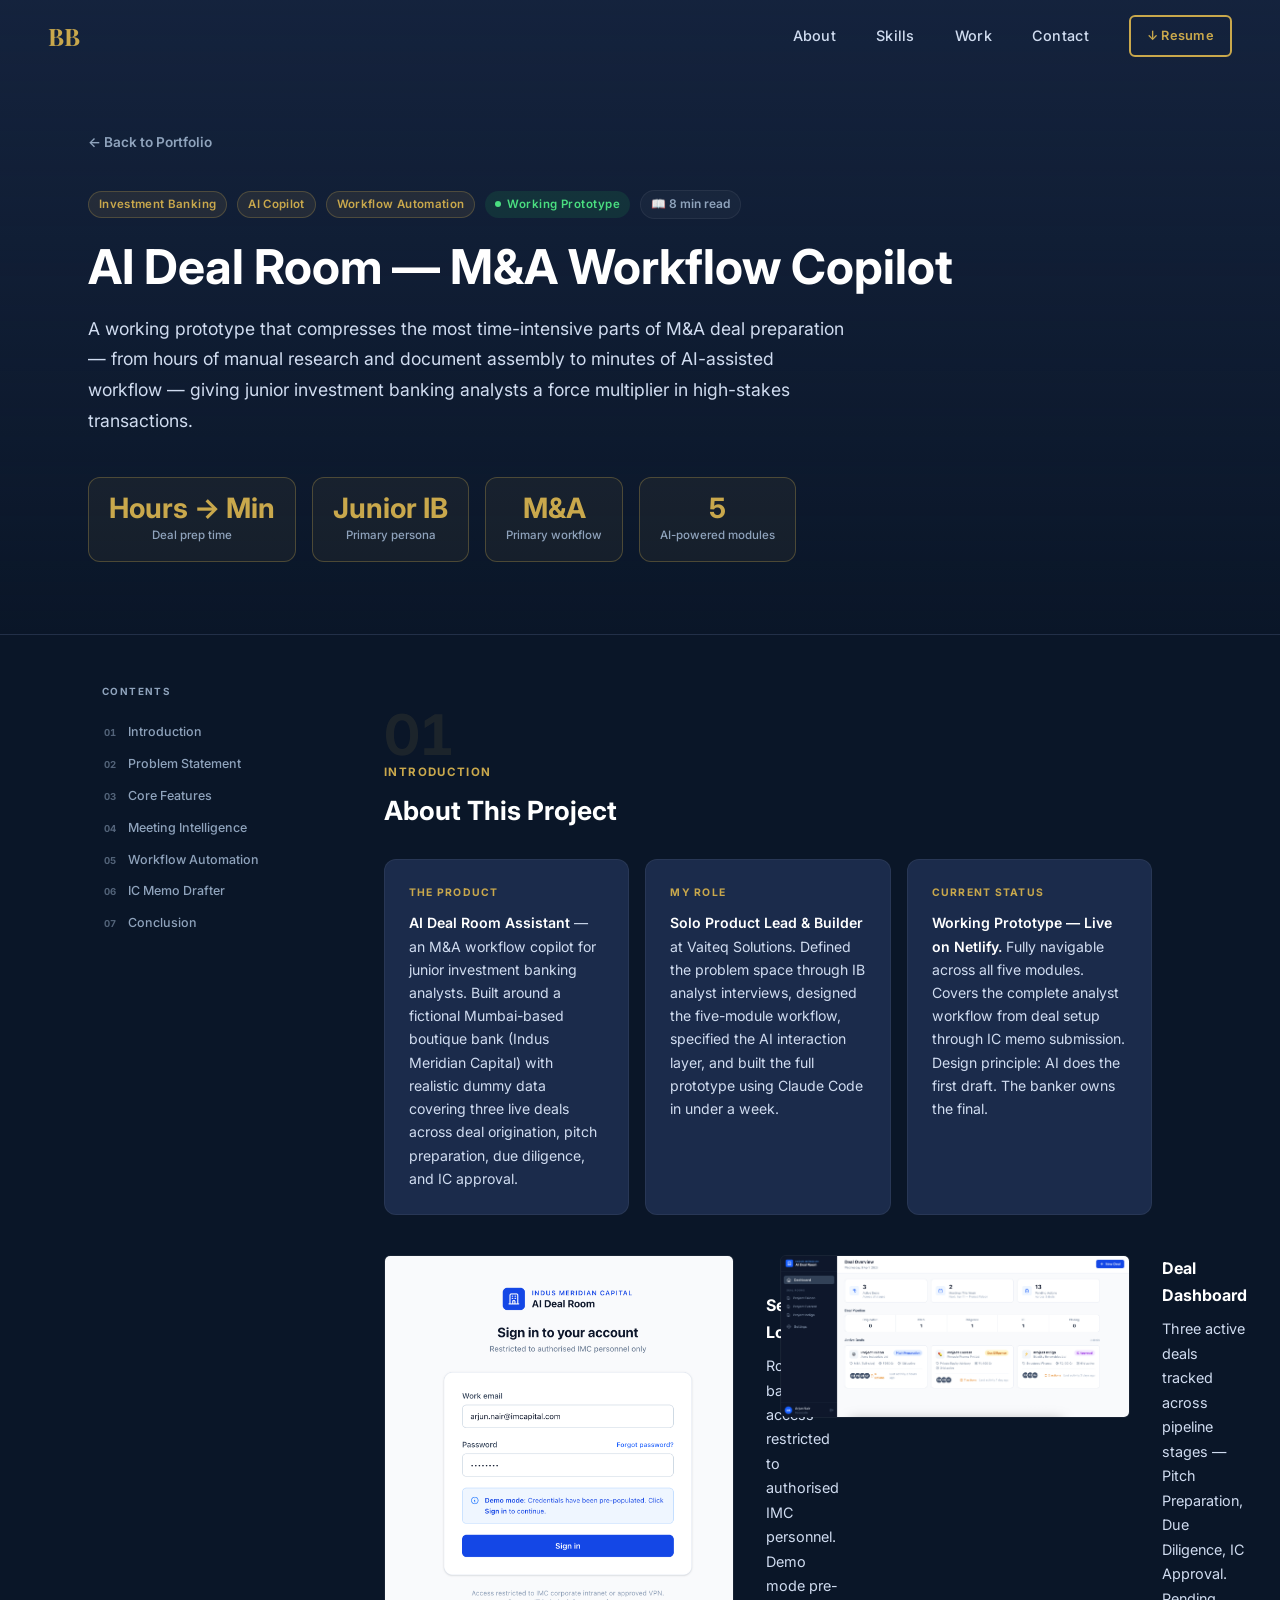
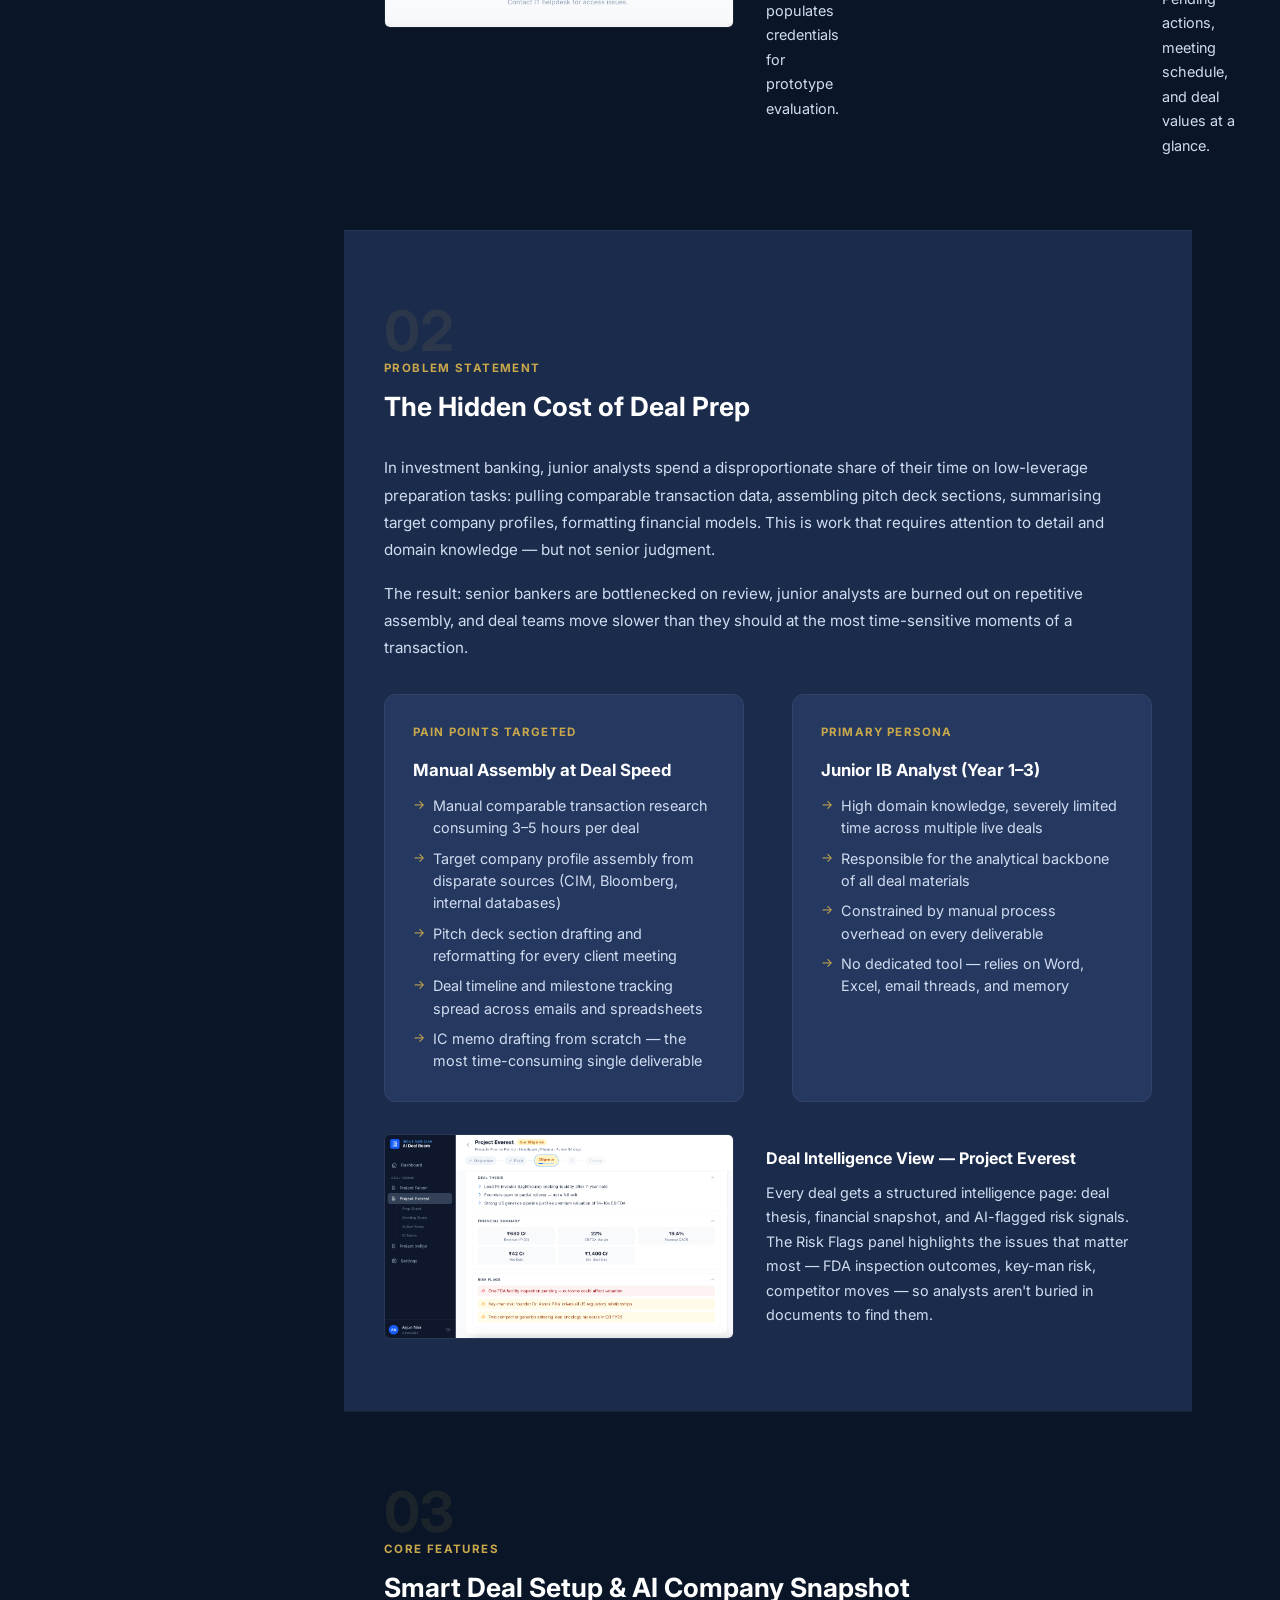
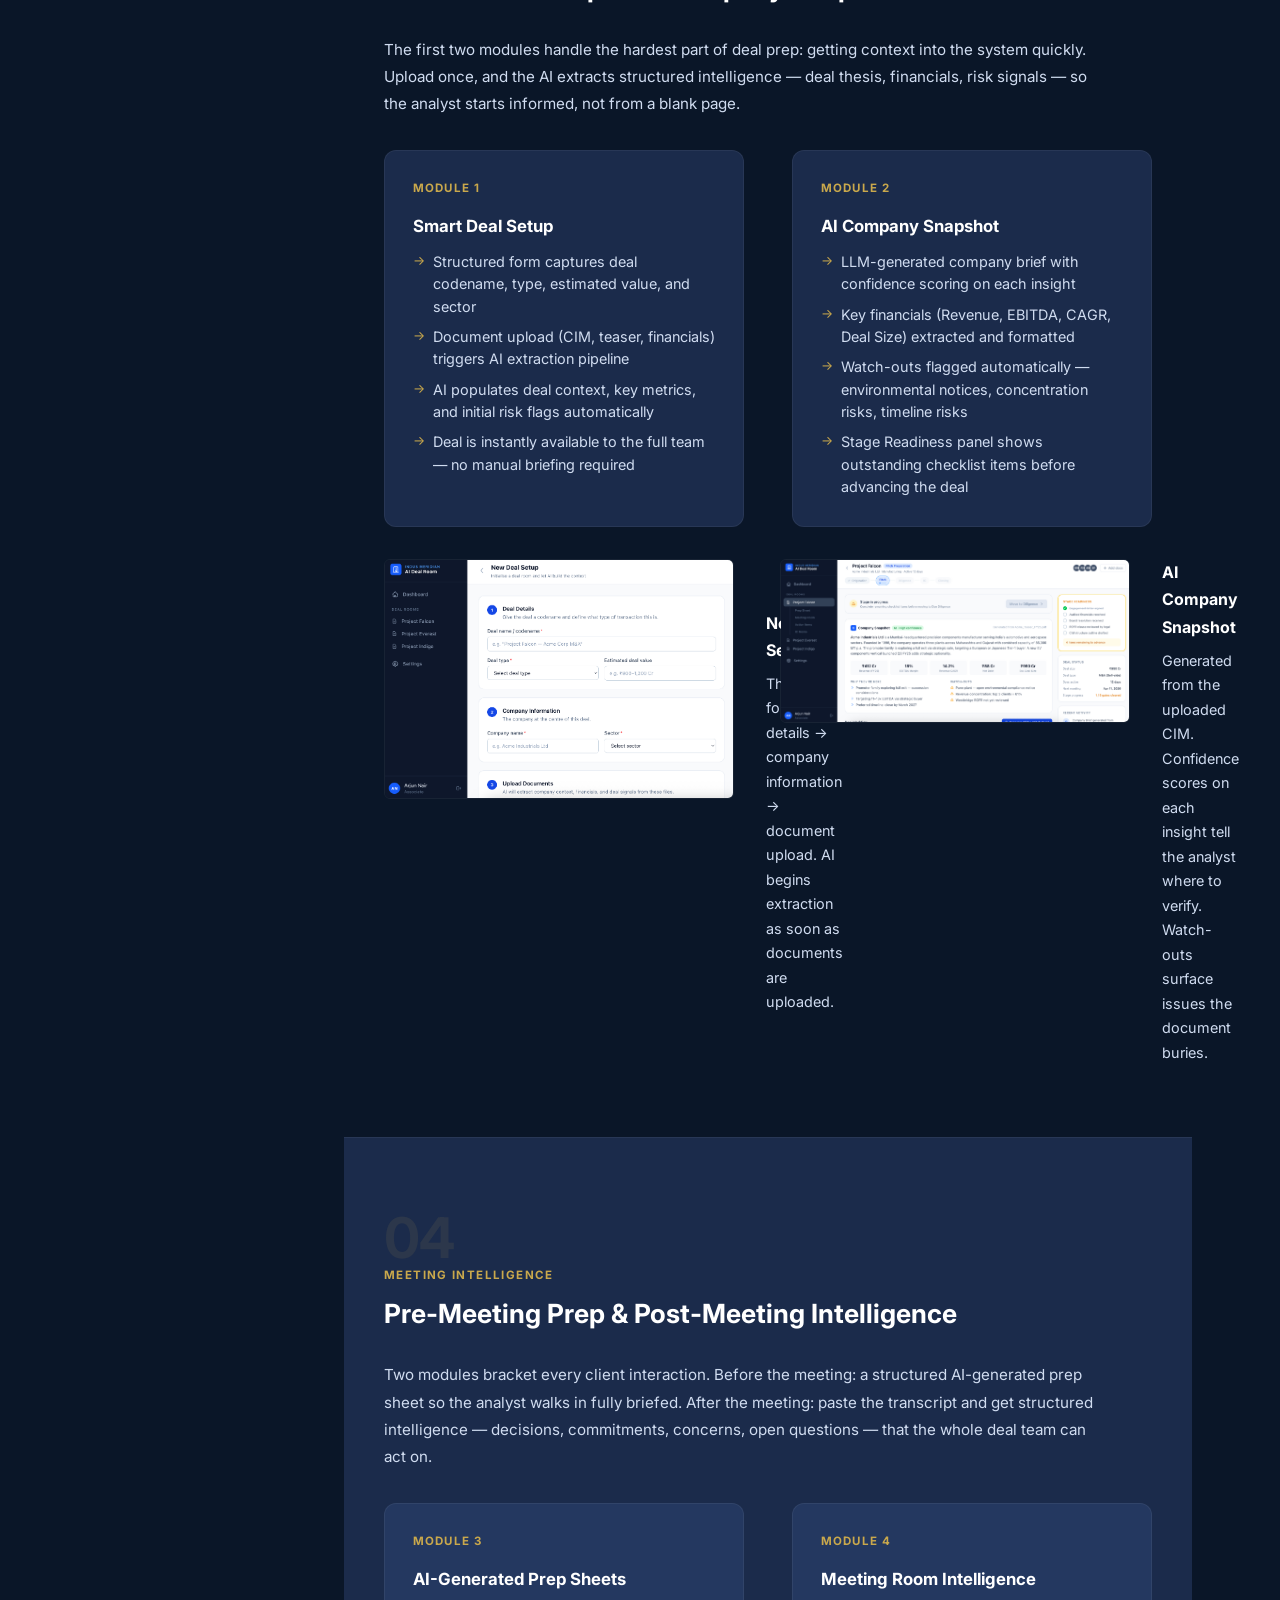
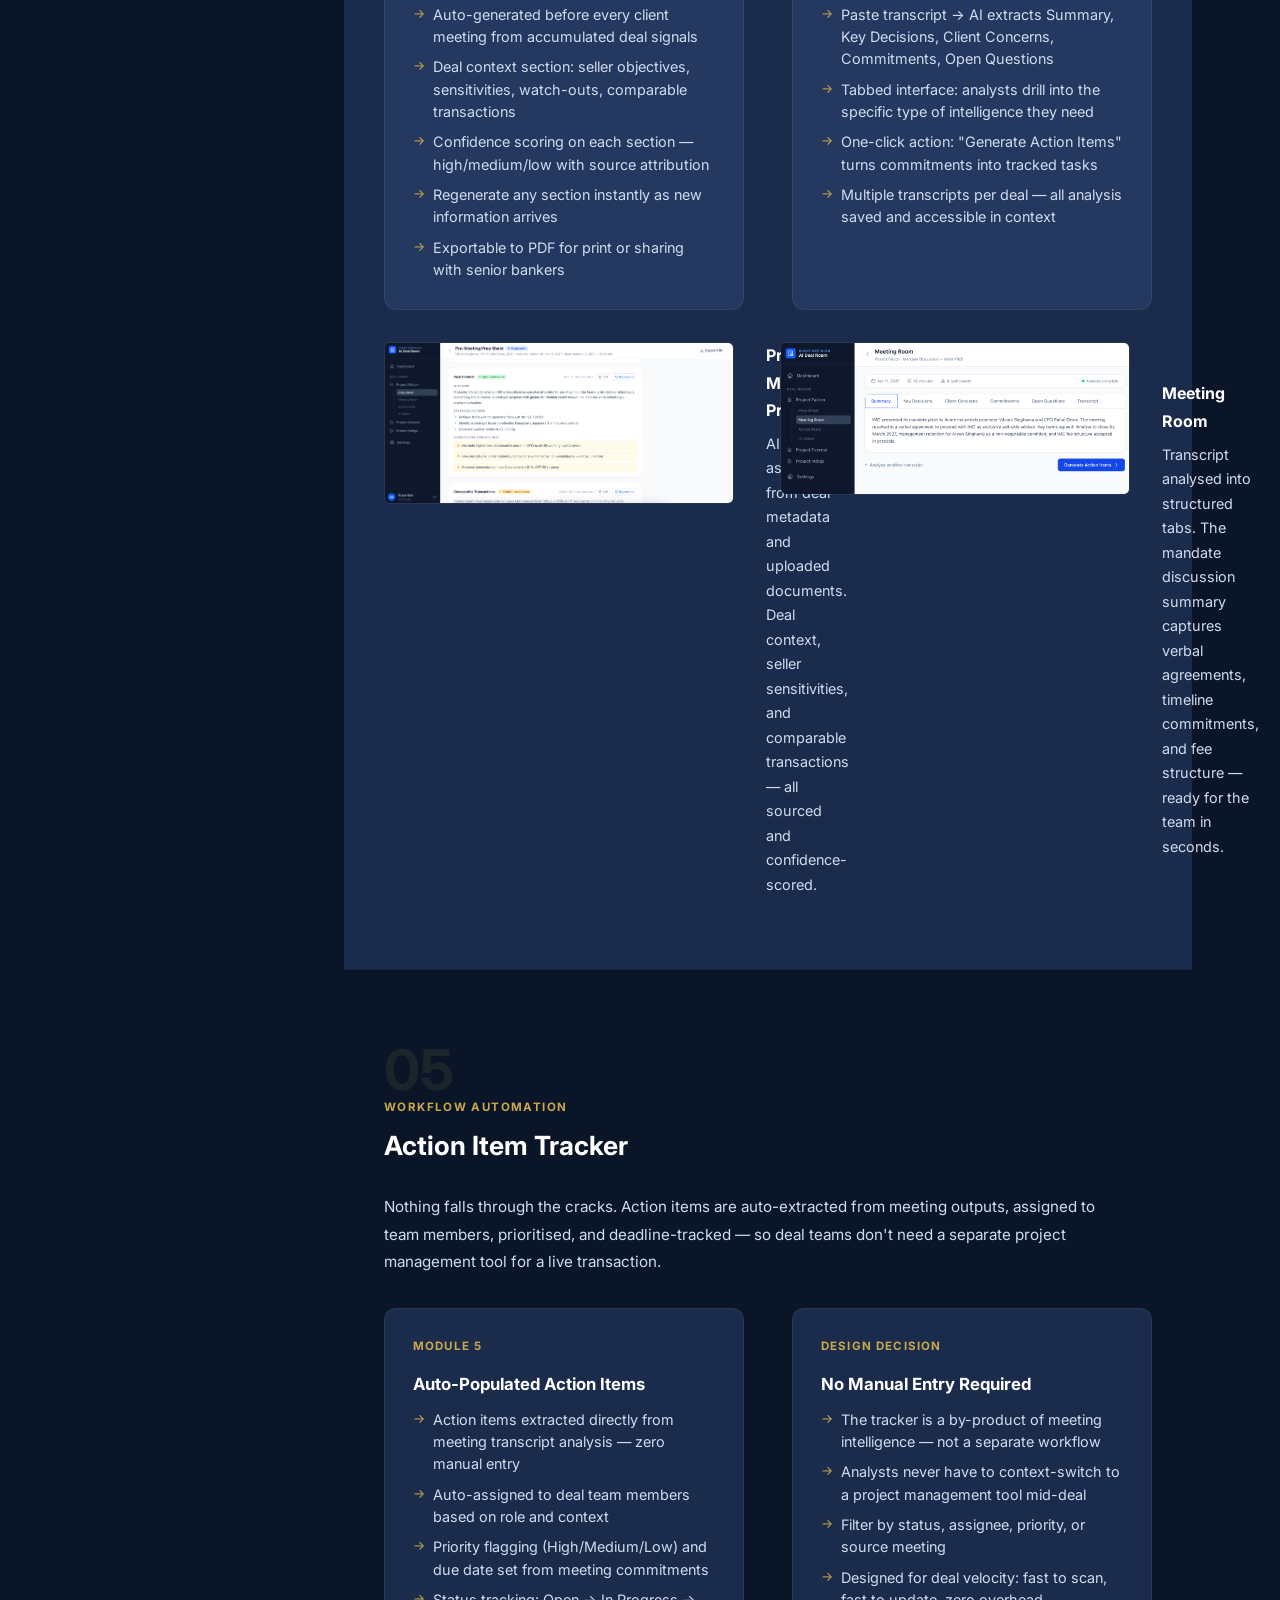
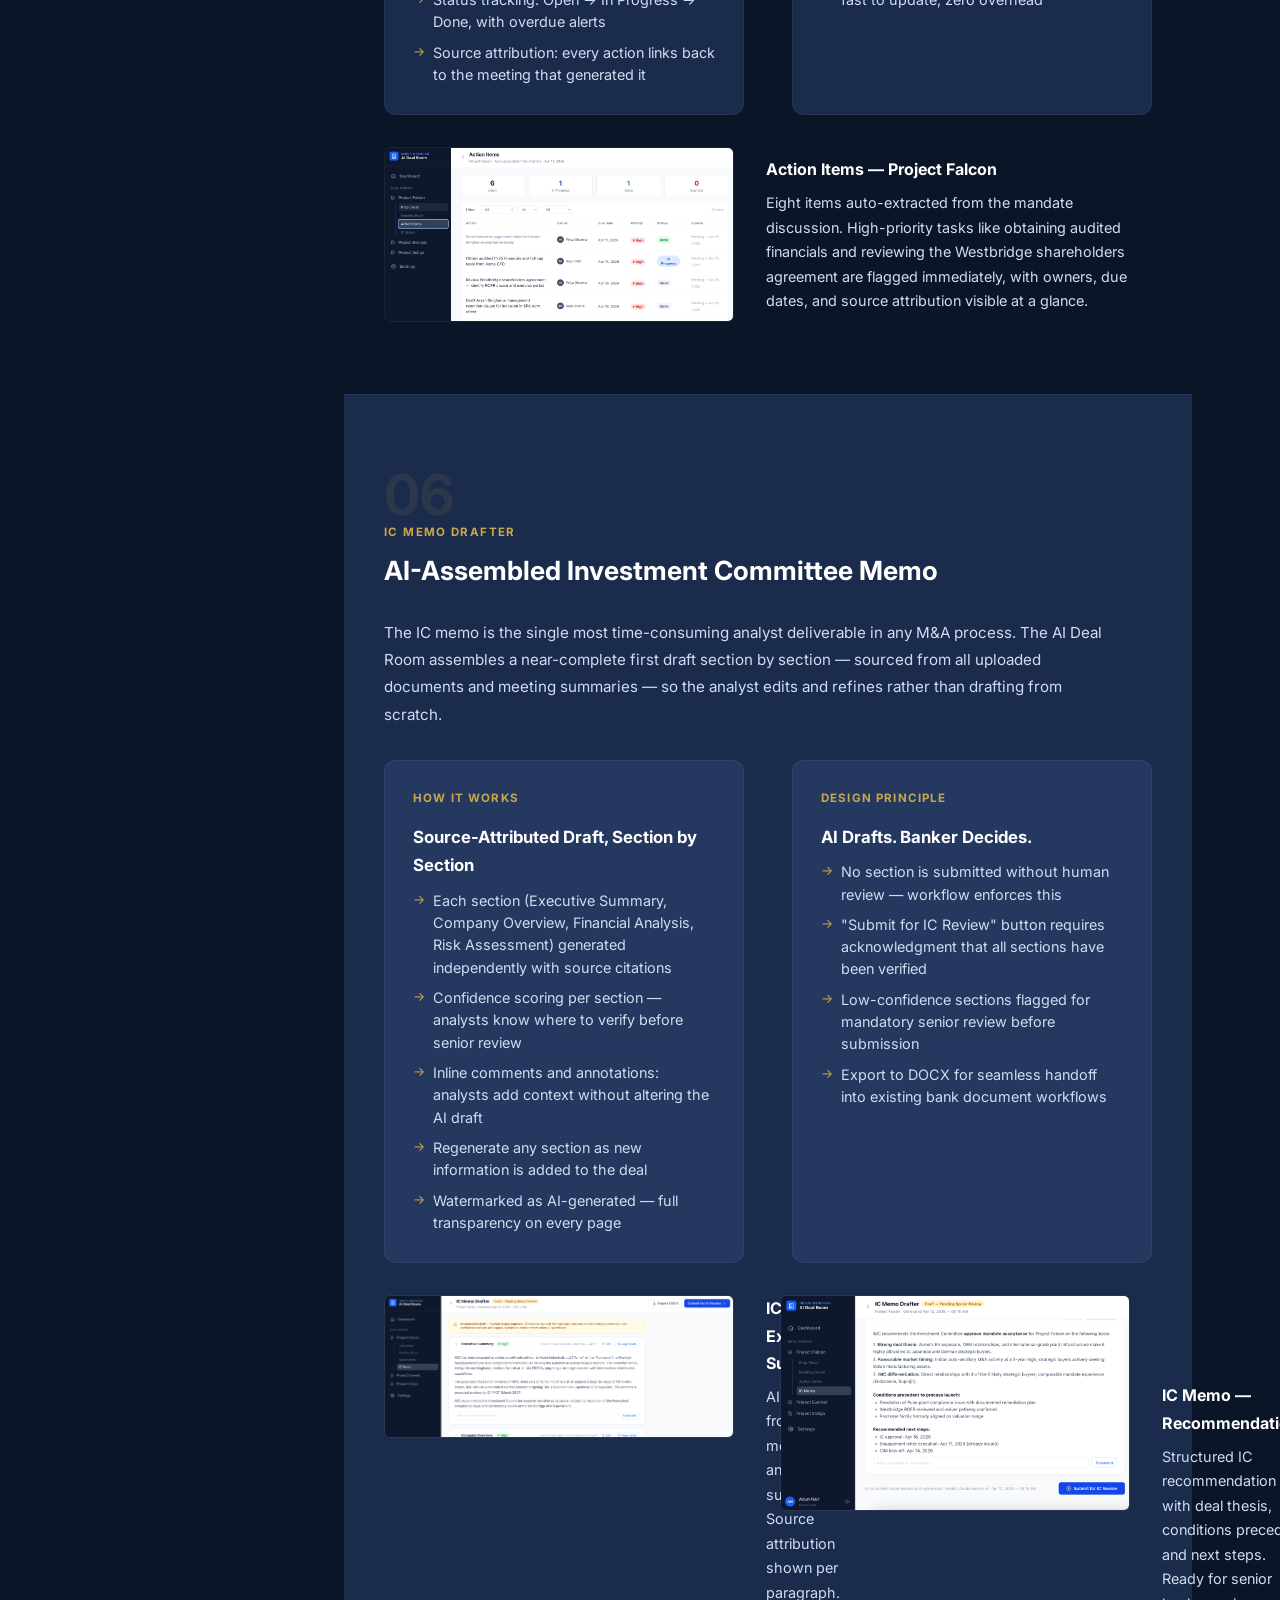
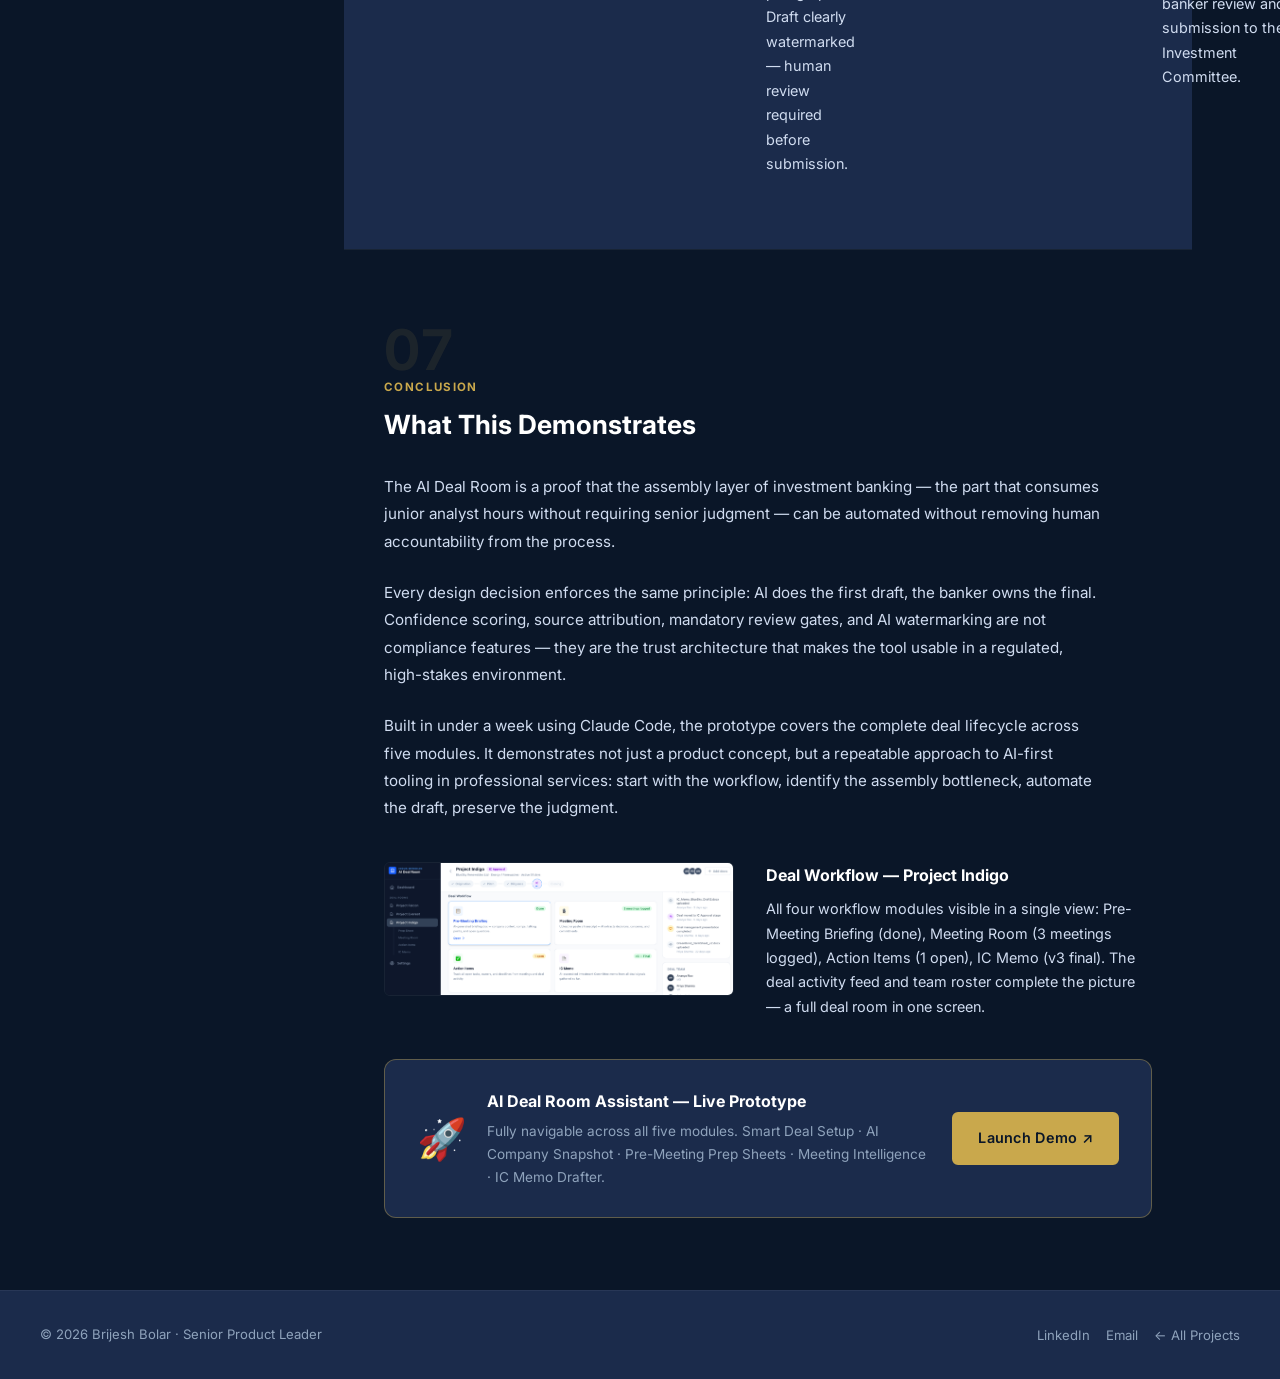
==== commit 166f6241: "Fix screenshot paths: rename files and update HTML src attributes Renamed 11 screenshots from Mac de" ====
--- a/case-studies/ai-deal-room.html
+++ b/case-studies/ai-deal-room.html
@@ -157,7 +157,7 @@
           <div style="display: flex; gap: 24px; flex-wrap: wrap; margin-top: 40px;">
             <div class="cs-featured-screenshot animate-in" style="flex: 1; min-width: 280px; margin-top: 0;">
               <div class="cs-featured-screenshot__img-wrap">
-                <img src="../documents/ai-deal-room/screenshots/Screenshot 2026-05-13 at 5.39.02 PM.png"
+                <img src="../documents/ai-deal-room/screenshots/01_login.png"
                      alt="AI Deal Room login screen — Indus Meridian Capital"
                      loading="lazy">
               </div>
@@ -167,7 +167,7 @@
             </div>
             <div class="cs-featured-screenshot animate-in" style="flex: 1; min-width: 280px; margin-top: 0;">
               <div class="cs-featured-screenshot__img-wrap">
-                <img src="../documents/ai-deal-room/screenshots/Screenshot 2026-05-13 at 5.39.18 PM.png"
+                <img src="../documents/ai-deal-room/screenshots/02_dashboard.png"
                      alt="AI Deal Room dashboard — 3 active deals across pipeline stages"
                      loading="lazy">
               </div>
@@ -219,7 +219,7 @@
 
           <div class="cs-featured-screenshot animate-in" style="margin-top: 32px;">
             <div class="cs-featured-screenshot__img-wrap">
-              <img src="../documents/ai-deal-room/screenshots/Screenshot 2026-05-13 at 5.42.52 PM.png"
+              <img src="../documents/ai-deal-room/screenshots/10_project_everest_risk.png"
                    alt="Project Everest deal view — Deal Thesis, Financial Summary, and Risk Flags"
                    loading="lazy">
             </div>
@@ -269,7 +269,7 @@
           <div style="display: flex; gap: 24px; flex-wrap: wrap; margin-top: 32px;">
             <div class="cs-featured-screenshot animate-in" style="flex: 1; min-width: 280px; margin-top: 0;">
               <div class="cs-featured-screenshot__img-wrap">
-                <img src="../documents/ai-deal-room/screenshots/Screenshot 2026-05-13 at 5.39.54 PM.png"
+                <img src="../documents/ai-deal-room/screenshots/03_new_deal_setup.png"
                      alt="New Deal Setup form — deal details, company info, document upload"
                      loading="lazy">
               </div>
@@ -279,7 +279,7 @@
             </div>
             <div class="cs-featured-screenshot animate-in" style="flex: 1; min-width: 280px; margin-top: 0;">
               <div class="cs-featured-screenshot__img-wrap">
-                <img src="../documents/ai-deal-room/screenshots/Screenshot 2026-05-13 at 5.40.22 PM.png"
+                <img src="../documents/ai-deal-room/screenshots/04_ai_company_snapshot.png"
                      alt="Project Falcon AI Company Snapshot — confidence scores, financial metrics, watch-outs"
                      loading="lazy">
               </div>
@@ -331,7 +331,7 @@
           <div style="display: flex; gap: 24px; flex-wrap: wrap; margin-top: 32px;">
             <div class="cs-featured-screenshot animate-in" style="flex: 1; min-width: 280px; margin-top: 0;">
               <div class="cs-featured-screenshot__img-wrap">
-                <img src="../documents/ai-deal-room/screenshots/Screenshot 2026-05-13 at 5.40.52 PM.png"
+                <img src="../documents/ai-deal-room/screenshots/05_prep_sheet.png"
                      alt="Pre-Meeting Prep Sheet — AI Generated with deal context, sensitivities, comparable transactions"
                      loading="lazy">
               </div>
@@ -341,7 +341,7 @@
             </div>
             <div class="cs-featured-screenshot animate-in" style="flex: 1; min-width: 280px; margin-top: 0;">
               <div class="cs-featured-screenshot__img-wrap">
-                <img src="../documents/ai-deal-room/screenshots/Screenshot 2026-05-13 at 5.41.23 PM.png"
+                <img src="../documents/ai-deal-room/screenshots/06_meeting_room.png"
                      alt="Meeting Room — transcript analysis with summary, key decisions, client concerns tabs"
                      loading="lazy">
               </div>
@@ -392,7 +392,7 @@
 
           <div class="cs-featured-screenshot animate-in" style="margin-top: 32px;">
             <div class="cs-featured-screenshot__img-wrap">
-              <img src="../documents/ai-deal-room/screenshots/Screenshot 2026-05-13 at 5.41.35 PM.png"
+              <img src="../documents/ai-deal-room/screenshots/07_action_items.png"
                    alt="Action Items — auto-populated from meeting, prioritised list with owner assignment"
                    loading="lazy">
             </div>
@@ -443,7 +443,7 @@
           <div style="display: flex; gap: 24px; flex-wrap: wrap; margin-top: 32px;">
             <div class="cs-featured-screenshot animate-in" style="flex: 1; min-width: 280px; margin-top: 0;">
               <div class="cs-featured-screenshot__img-wrap">
-                <img src="../documents/ai-deal-room/screenshots/Screenshot 2026-05-13 at 5.41.56 PM.png"
+                <img src="../documents/ai-deal-room/screenshots/08_ic_memo_executive_summary.png"
                      alt="IC Memo Drafter — Executive Summary section, AI draft pending senior review"
                      loading="lazy">
               </div>
@@ -453,7 +453,7 @@
             </div>
             <div class="cs-featured-screenshot animate-in" style="flex: 1; min-width: 280px; margin-top: 0;">
               <div class="cs-featured-screenshot__img-wrap">
-                <img src="../documents/ai-deal-room/screenshots/Screenshot 2026-05-13 at 5.42.10 PM.png"
+                <img src="../documents/ai-deal-room/screenshots/09_ic_memo_recommendations.png"
                      alt="IC Memo — IC Recommendations section with conditions precedent and next steps"
                      loading="lazy">
               </div>
@@ -484,7 +484,7 @@
         <div class="cs-section-cards mt-8">
           <div class="cs-featured-screenshot animate-in">
             <div class="cs-featured-screenshot__img-wrap">
-              <img src="../documents/ai-deal-room/screenshots/Screenshot 2026-05-13 at 5.43.24 PM.png"
+              <img src="../documents/ai-deal-room/screenshots/11_deal_workflow.png"
                    alt="Project Indigo — Deal Workflow overview showing all four modules across the deal lifecycle"
                    loading="lazy">
             </div>
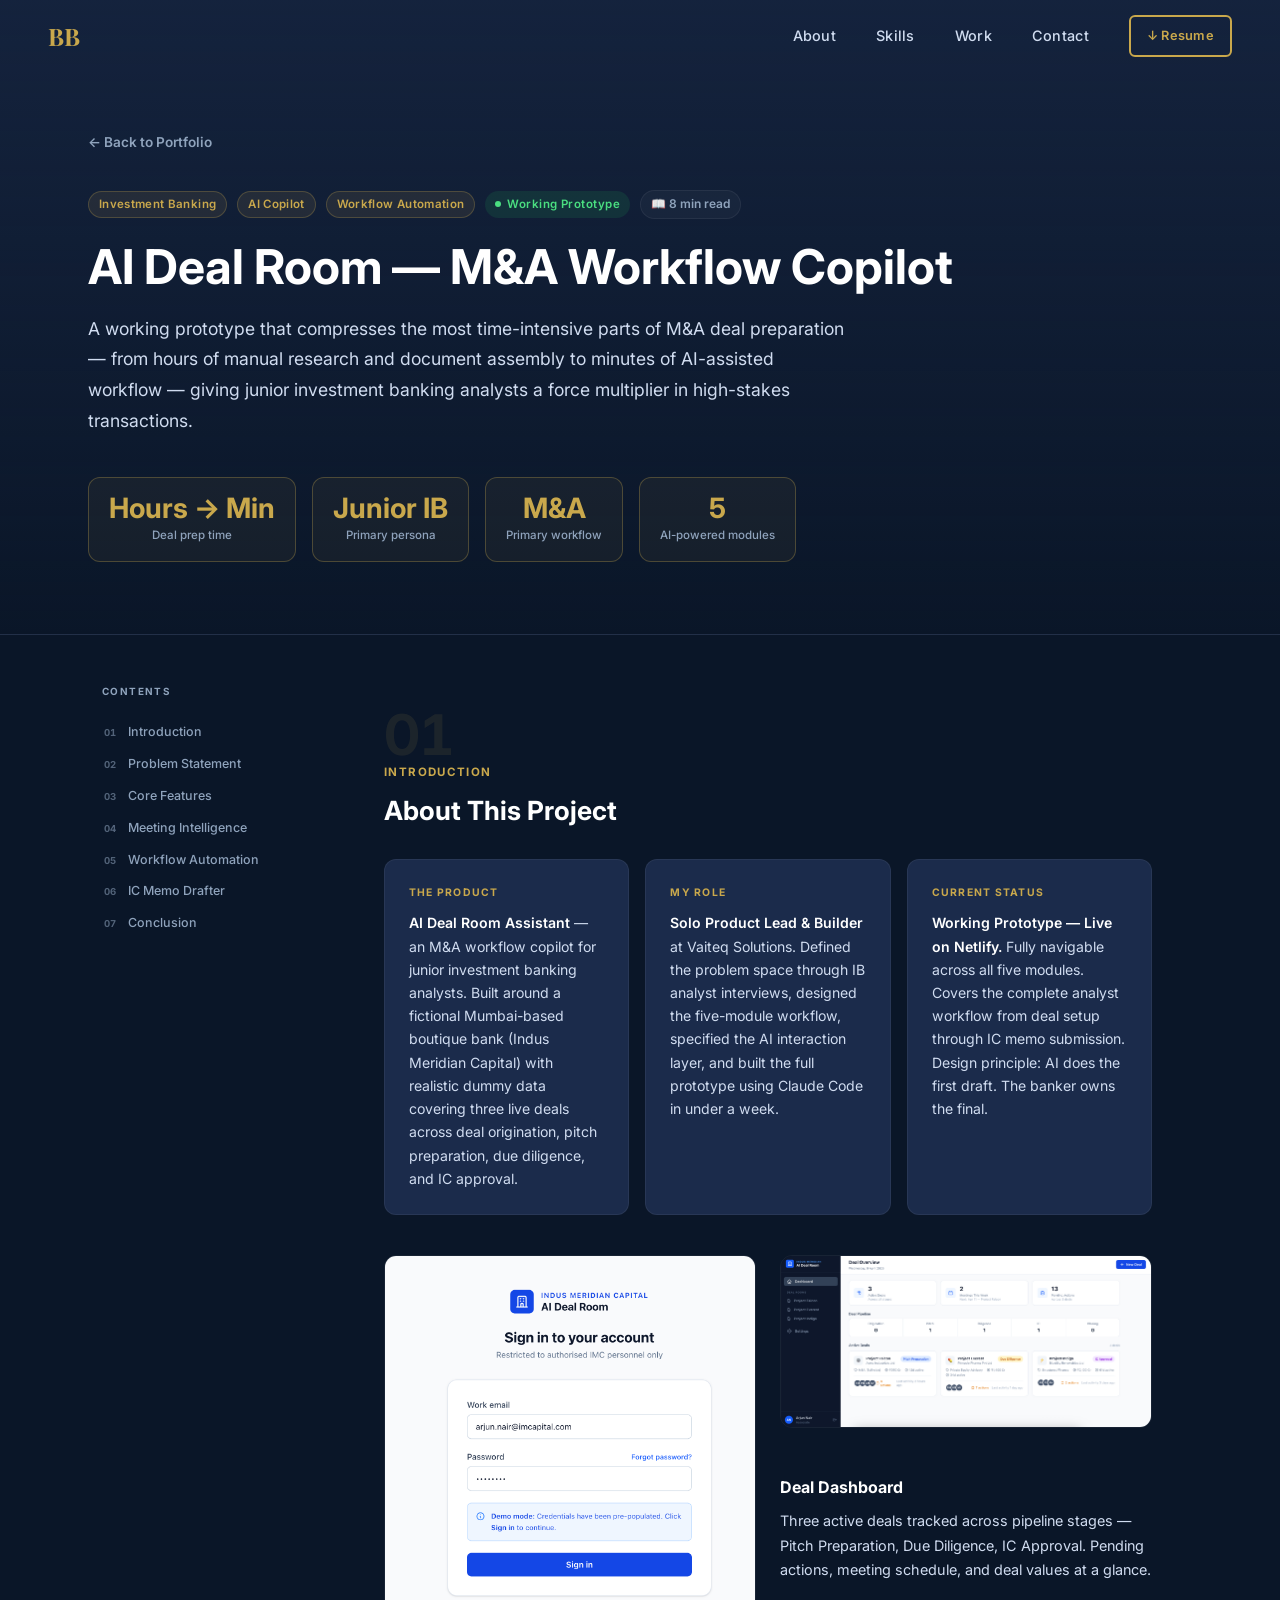
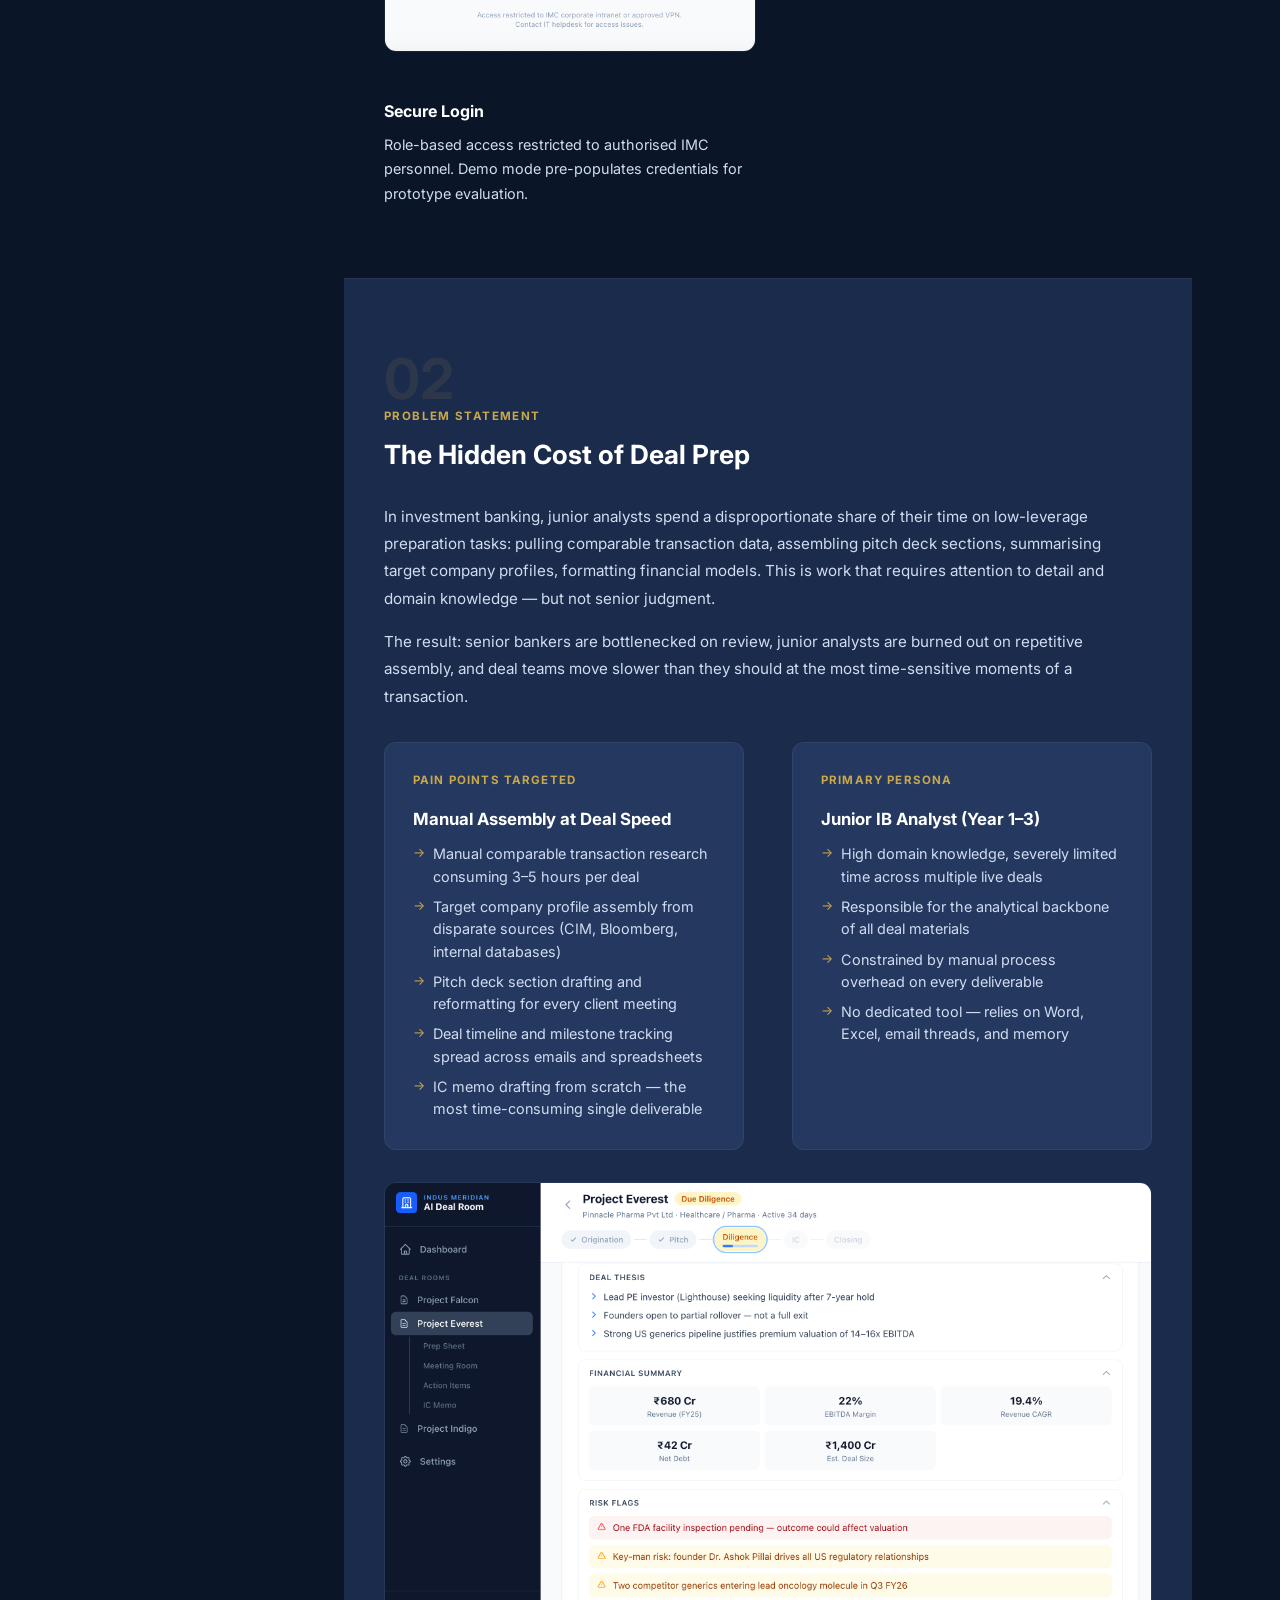
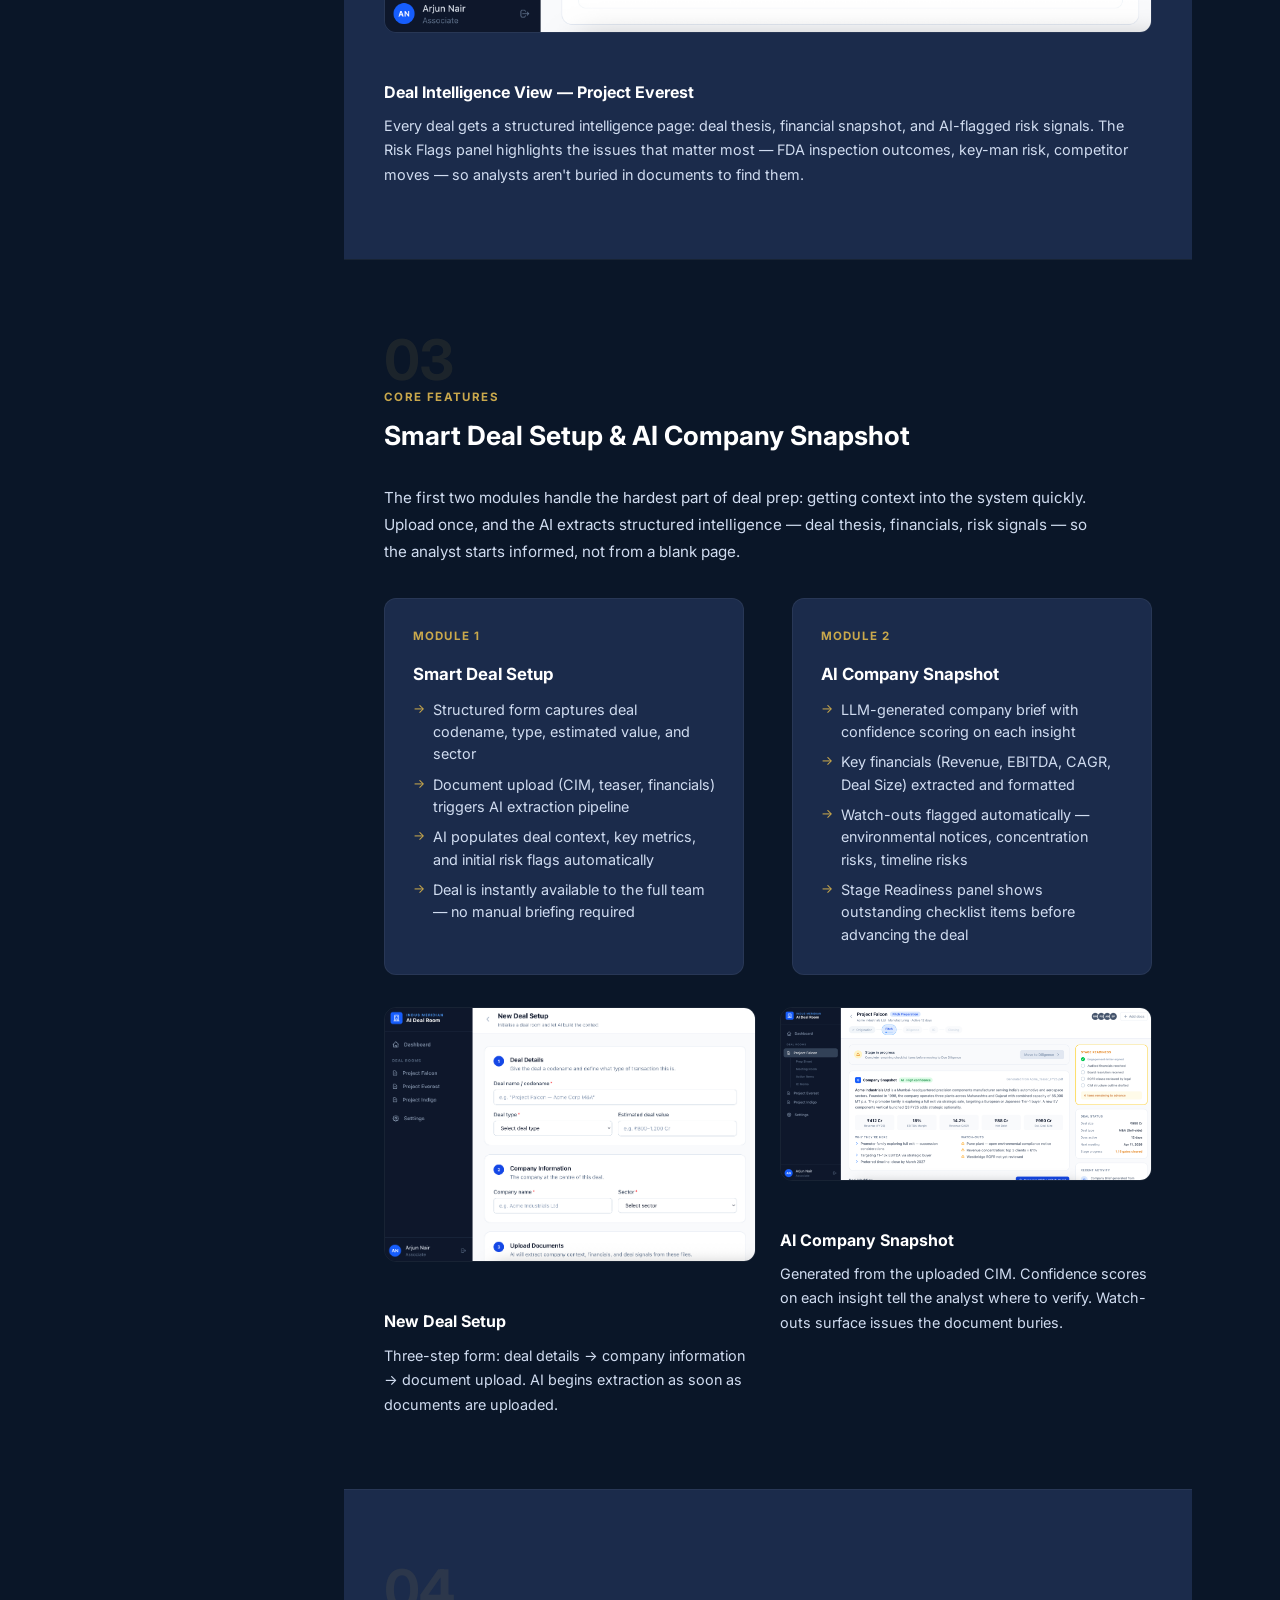
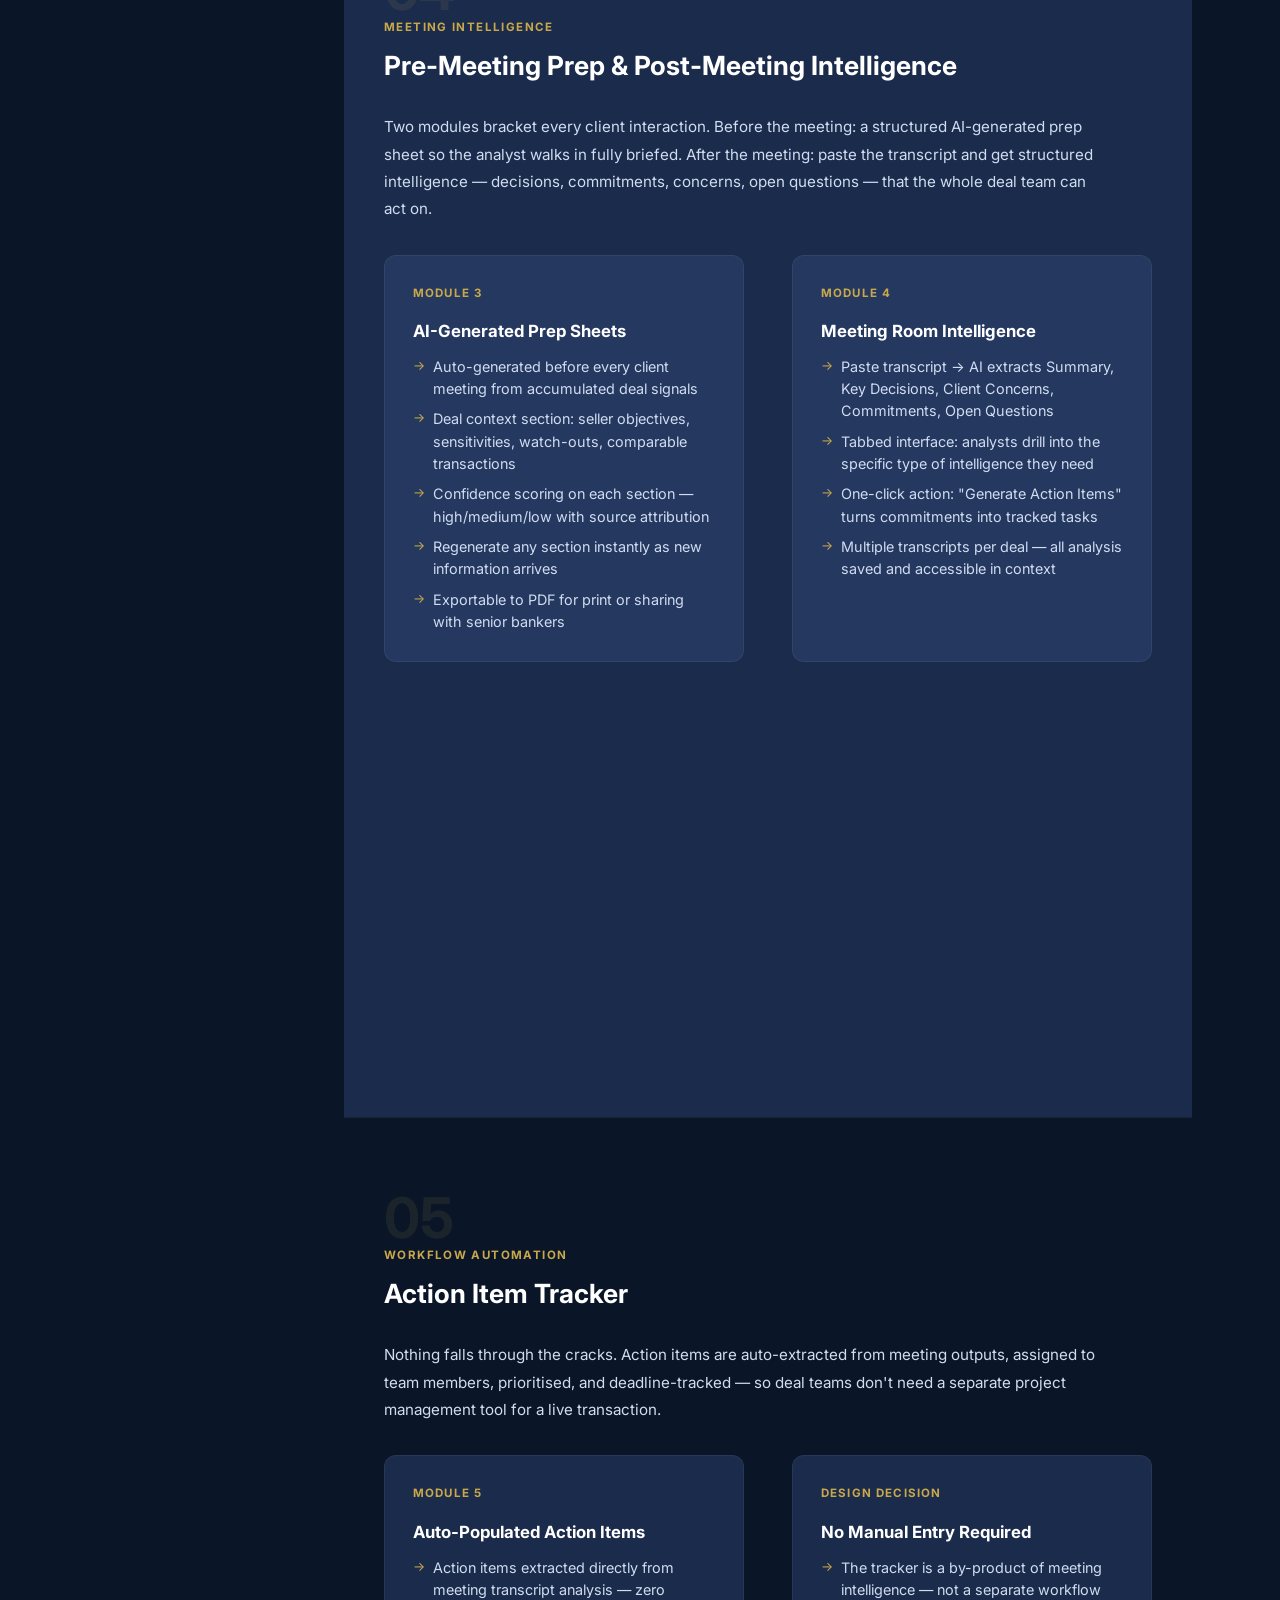
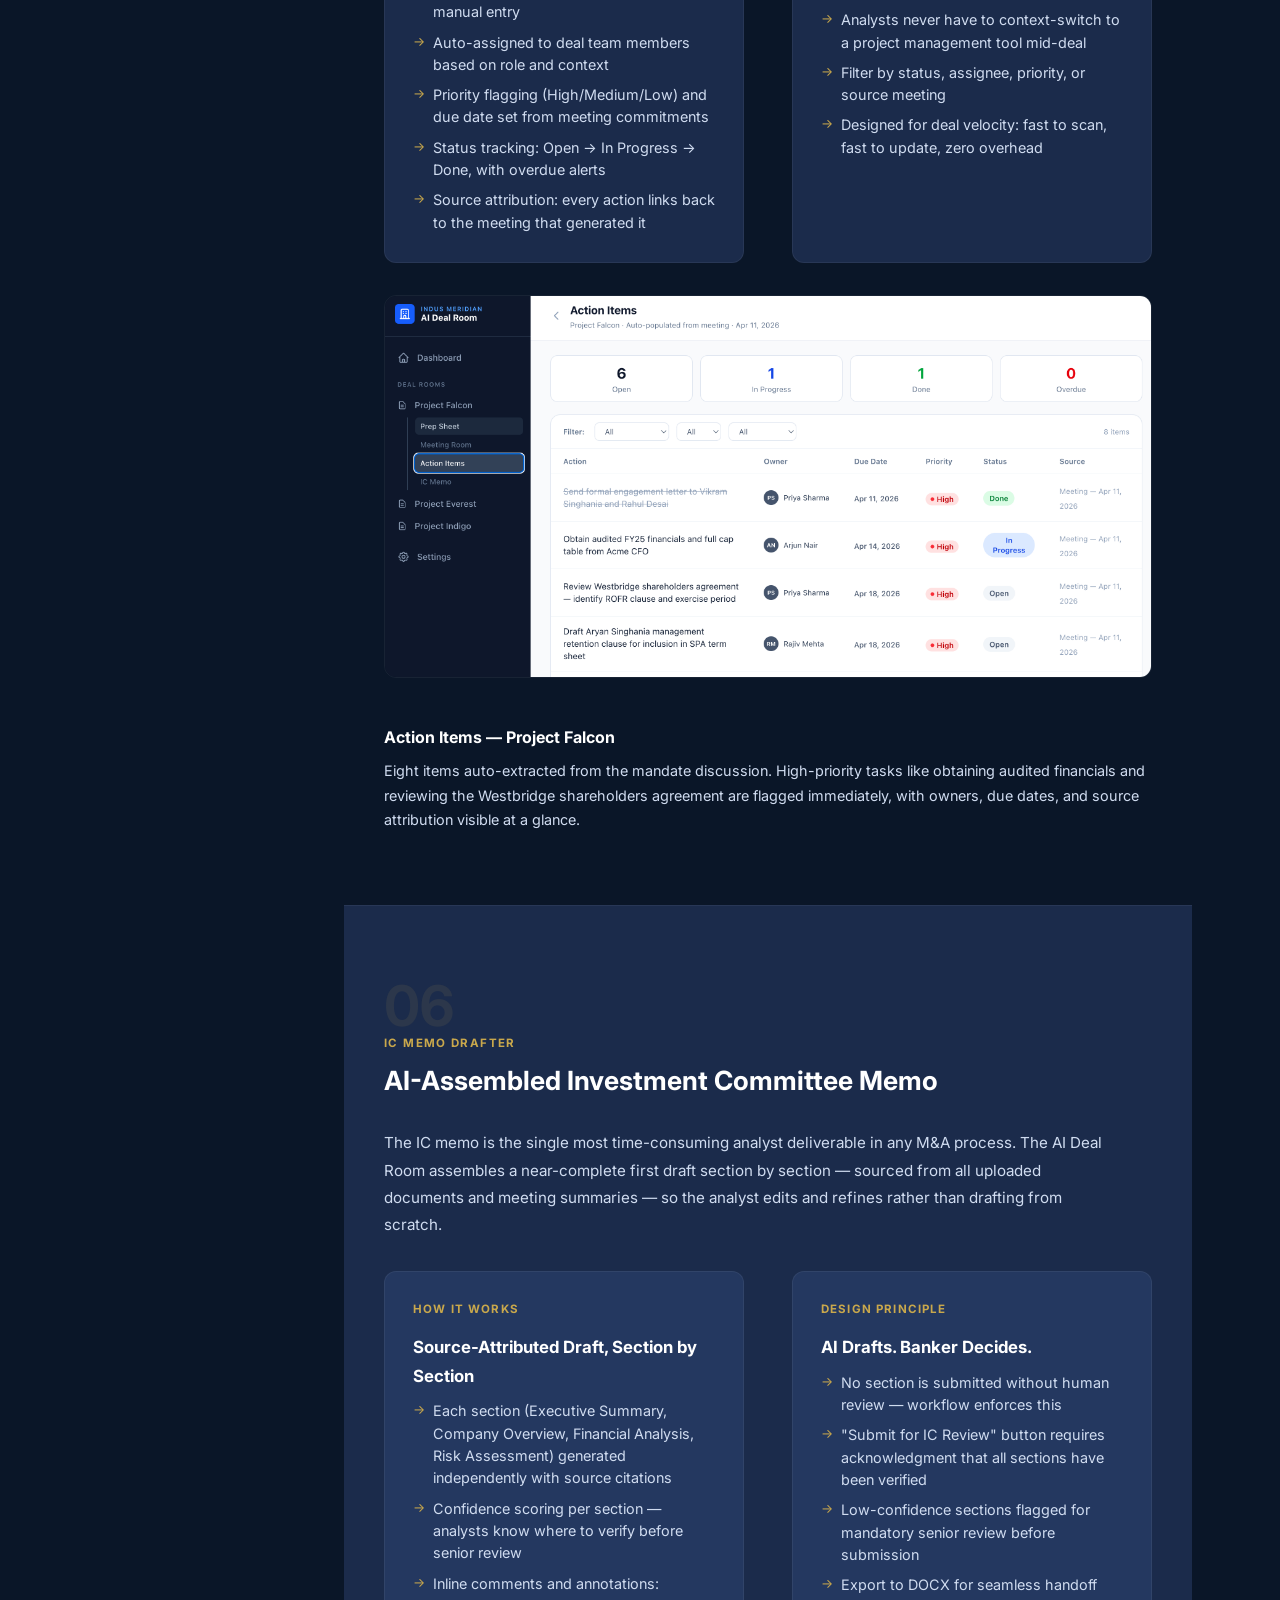
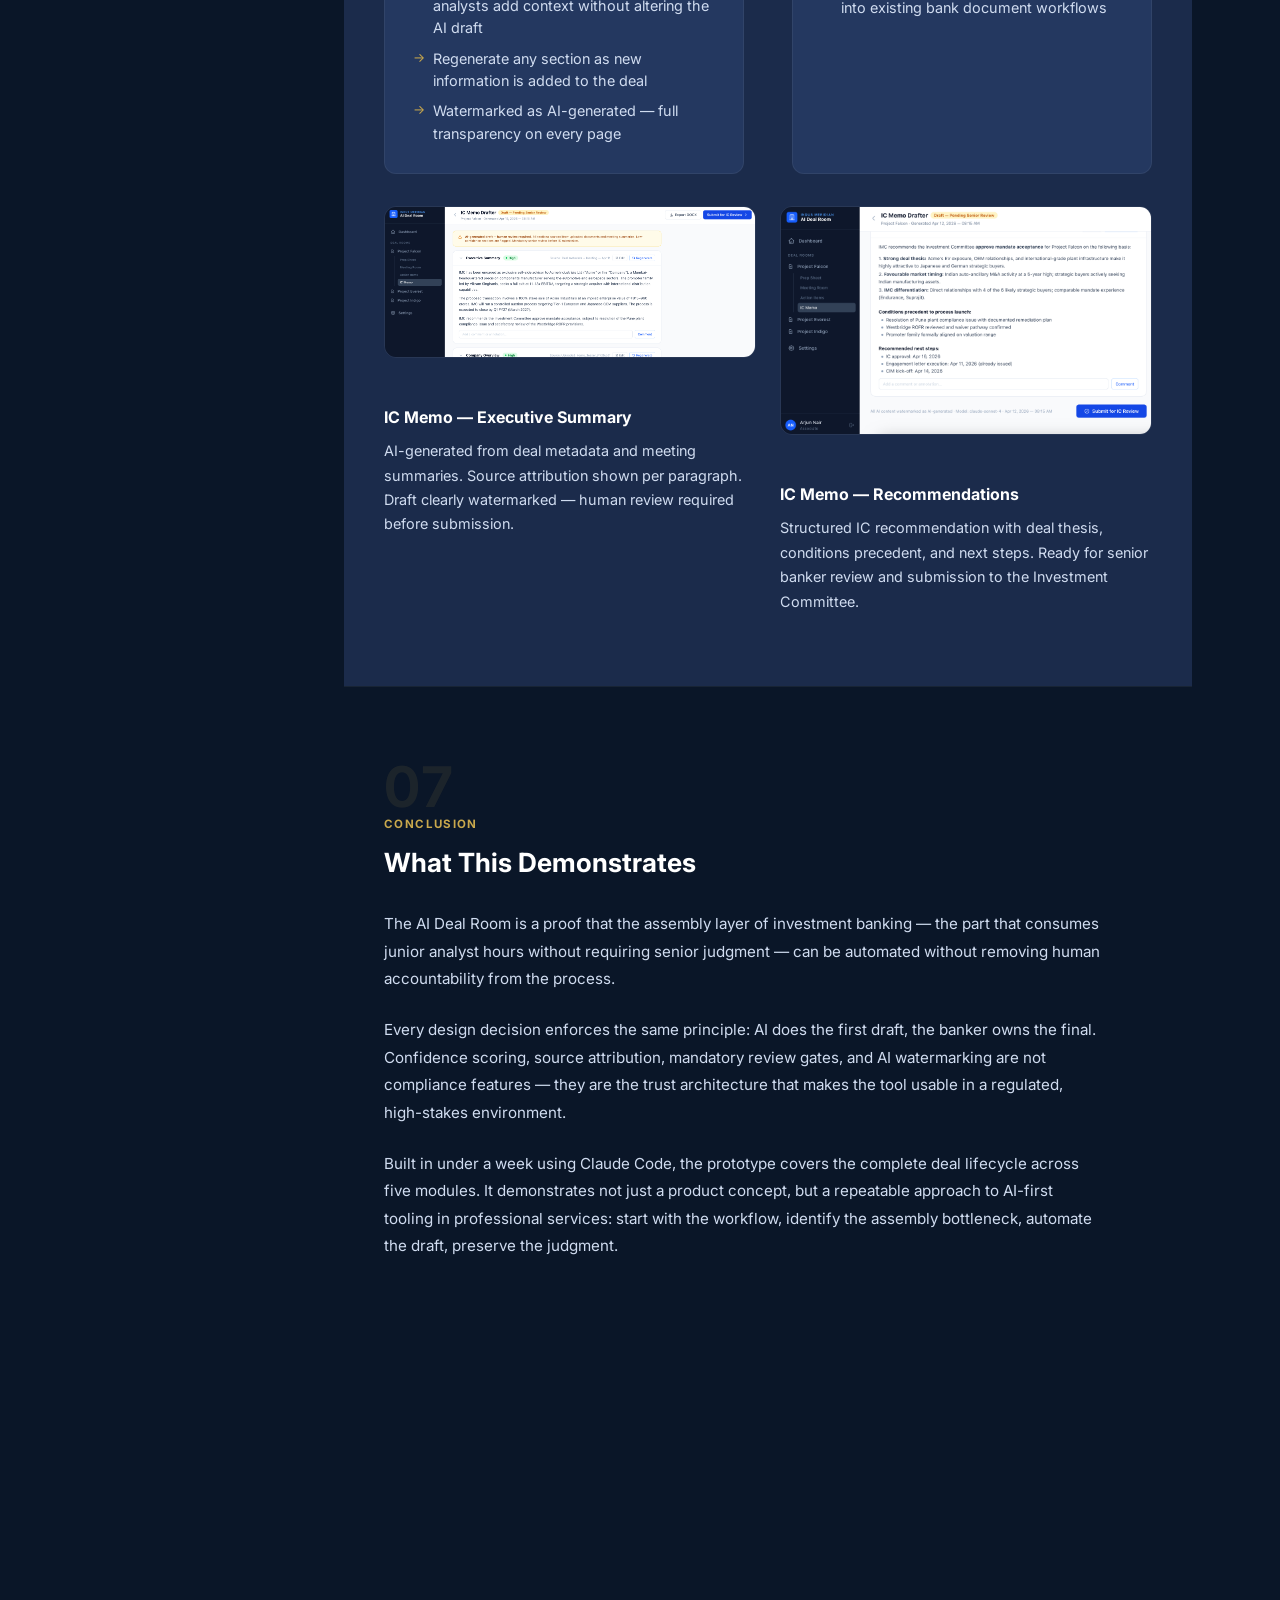
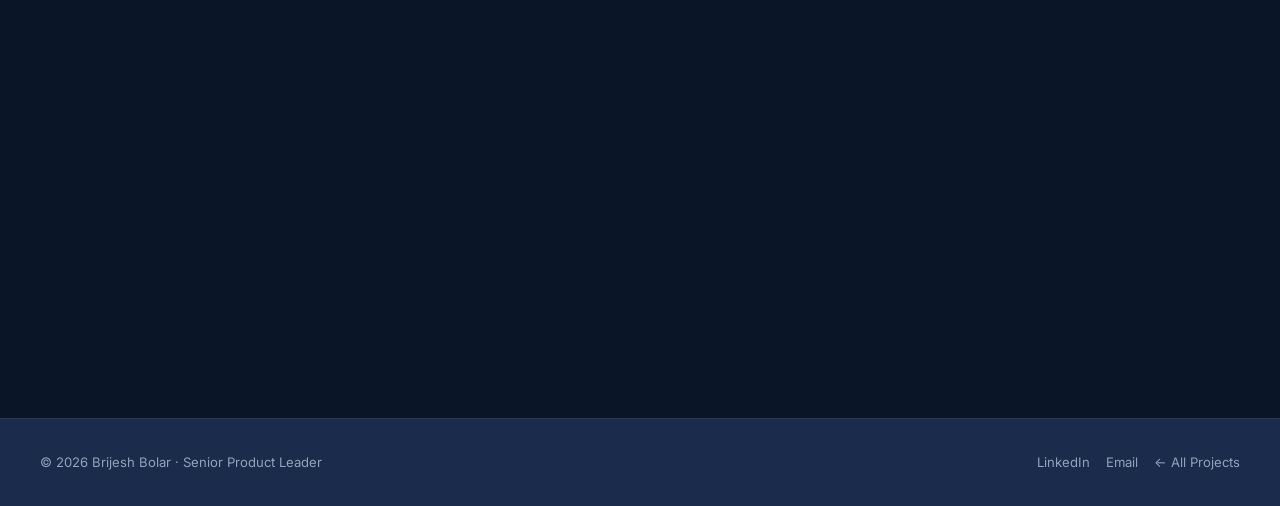
==== commit fa5259a4: "AI Deal Room: full-width images with caption below Desktop prototype screenshots need full width to " ====
--- a/case-studies/ai-deal-room.html
+++ b/case-studies/ai-deal-room.html
@@ -13,6 +13,23 @@
   <link rel="stylesheet" href="../css/main.css">
   <link rel="stylesheet" href="../css/components.css">
   <link rel="stylesheet" href="../css/case-study.css">
+  <style>
+    /* AI Deal Room: full-width images, caption below */
+    .cs-featured-screenshot {
+      flex-direction: column !important;
+    }
+    .cs-featured-screenshot__img-wrap {
+      width: 100% !important;
+    }
+    .cs-featured-screenshot__img-wrap img {
+      border-radius: var(--radius-md);
+    }
+    .cs-featured-screenshot__caption {
+      padding: 14px 0 0 0;
+      border-left: none !important;
+      border-top: none !important;
+    }
+  </style>
 </head>
 <body class="cs-page">
 
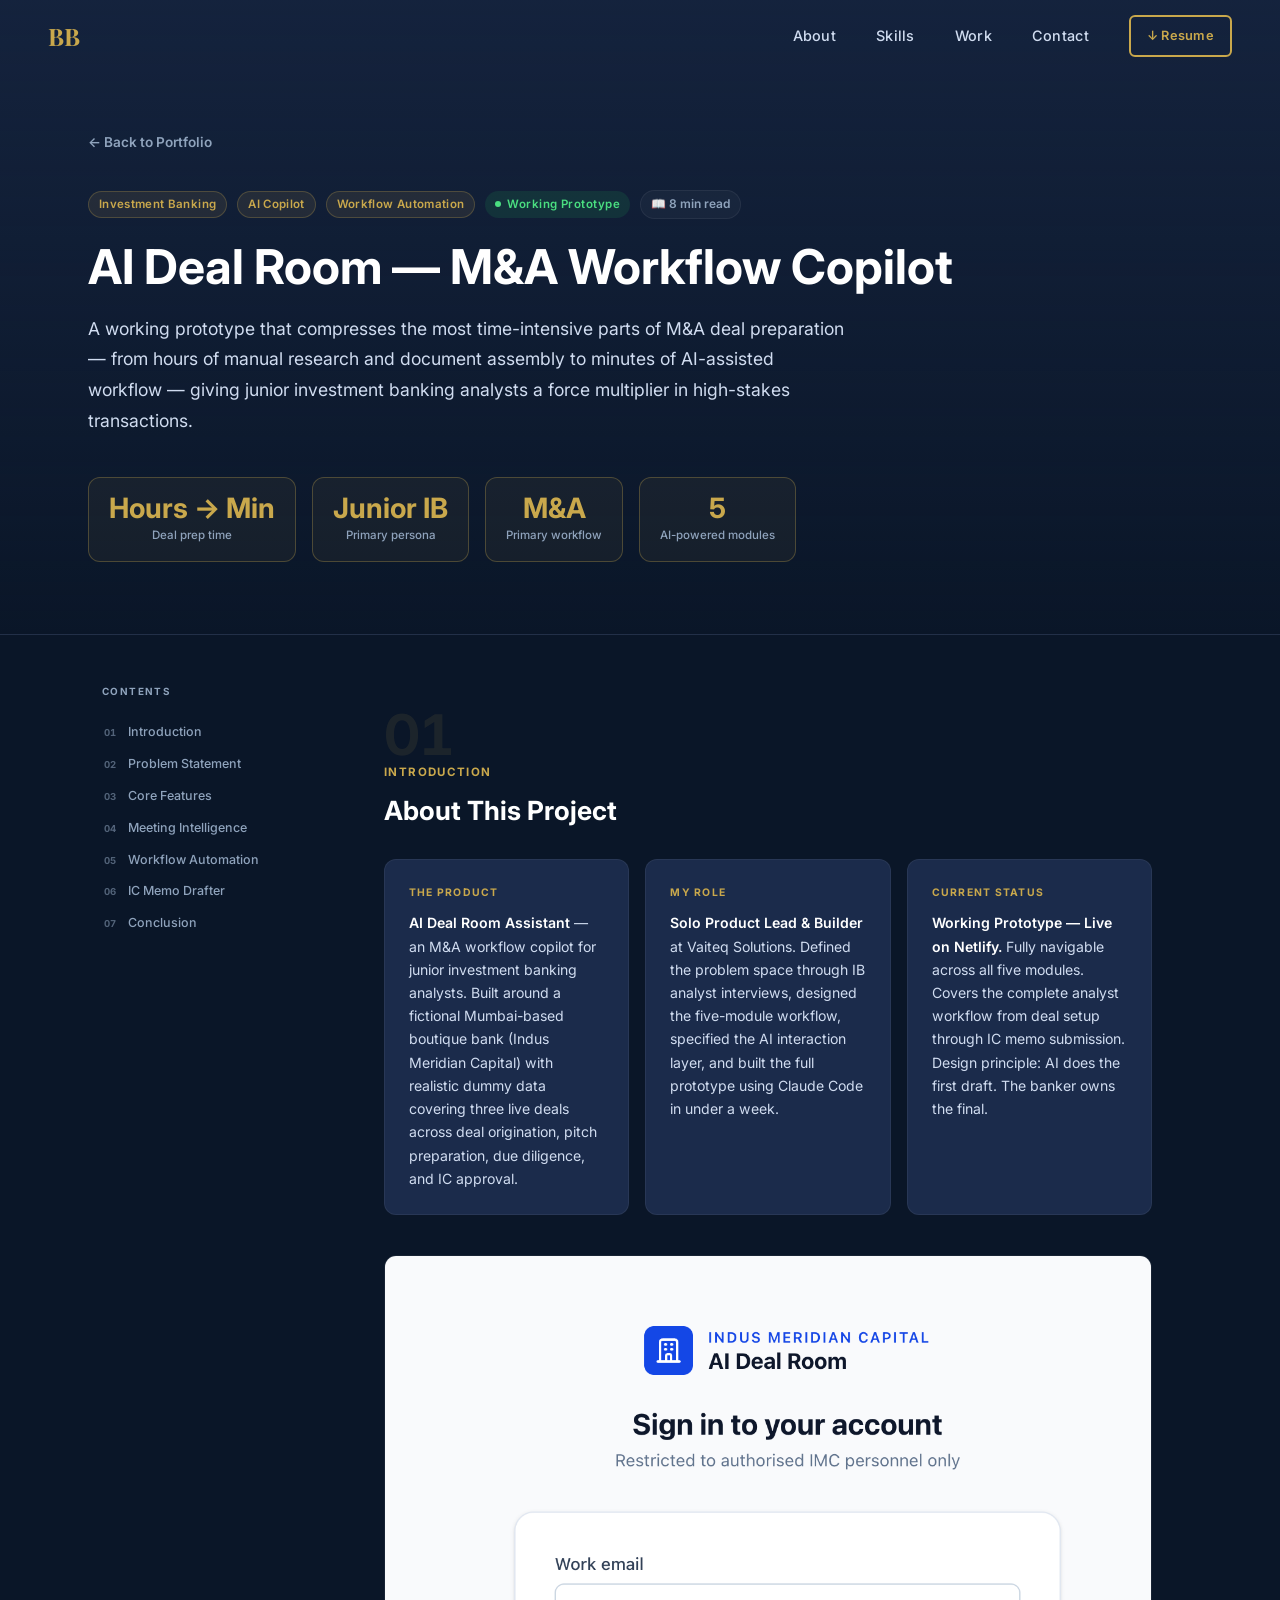
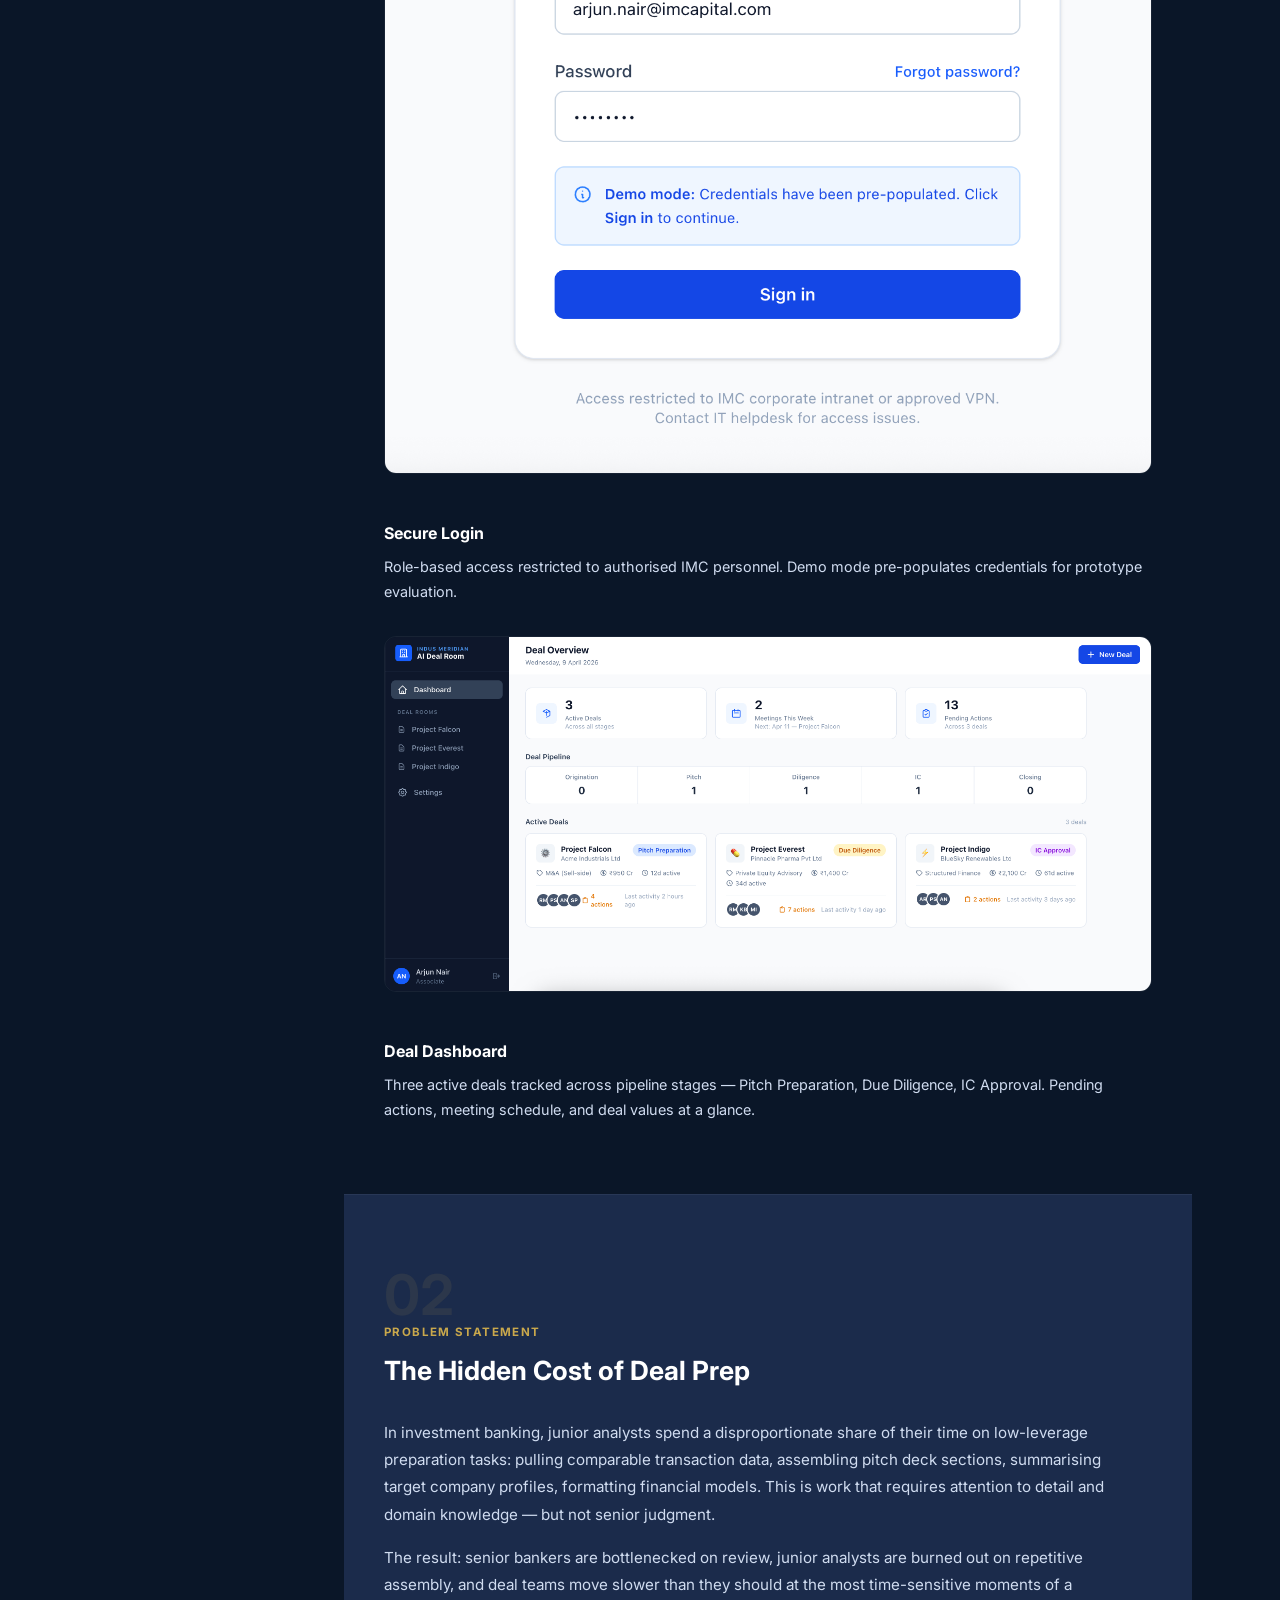
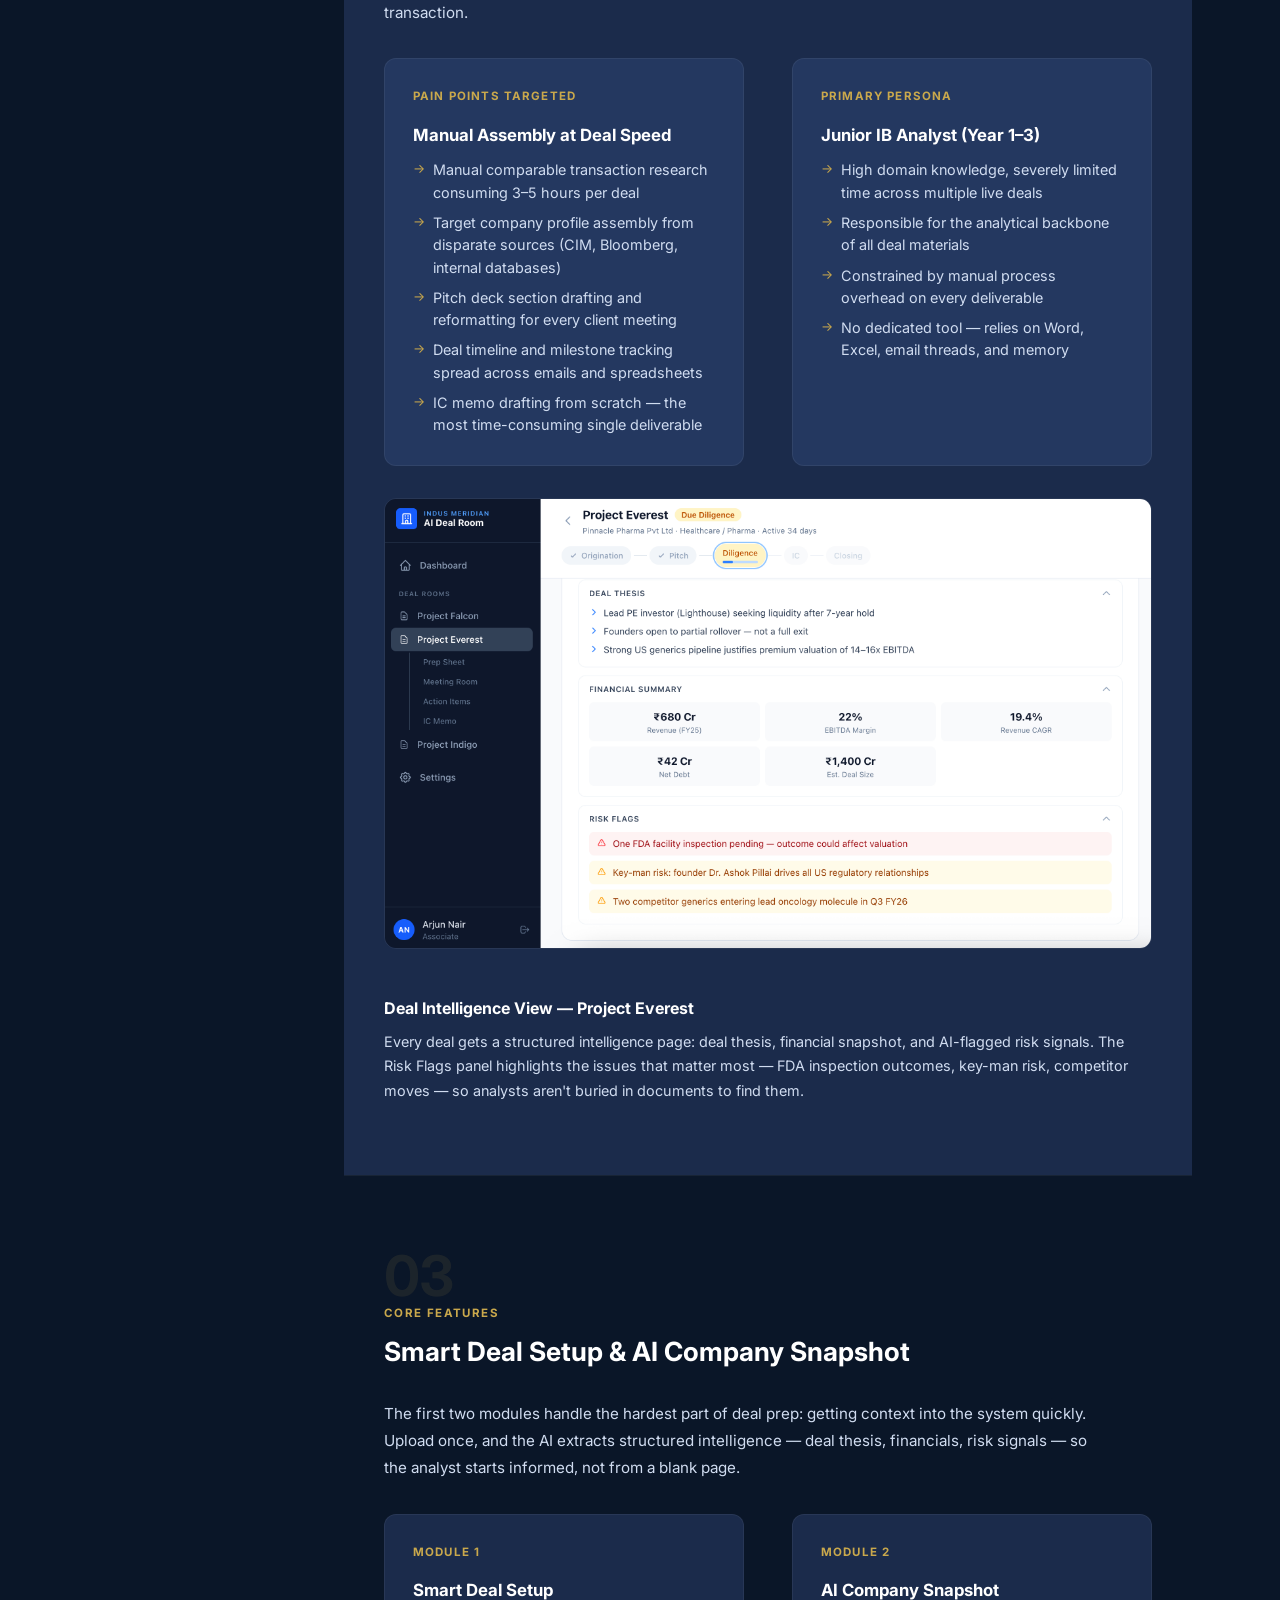
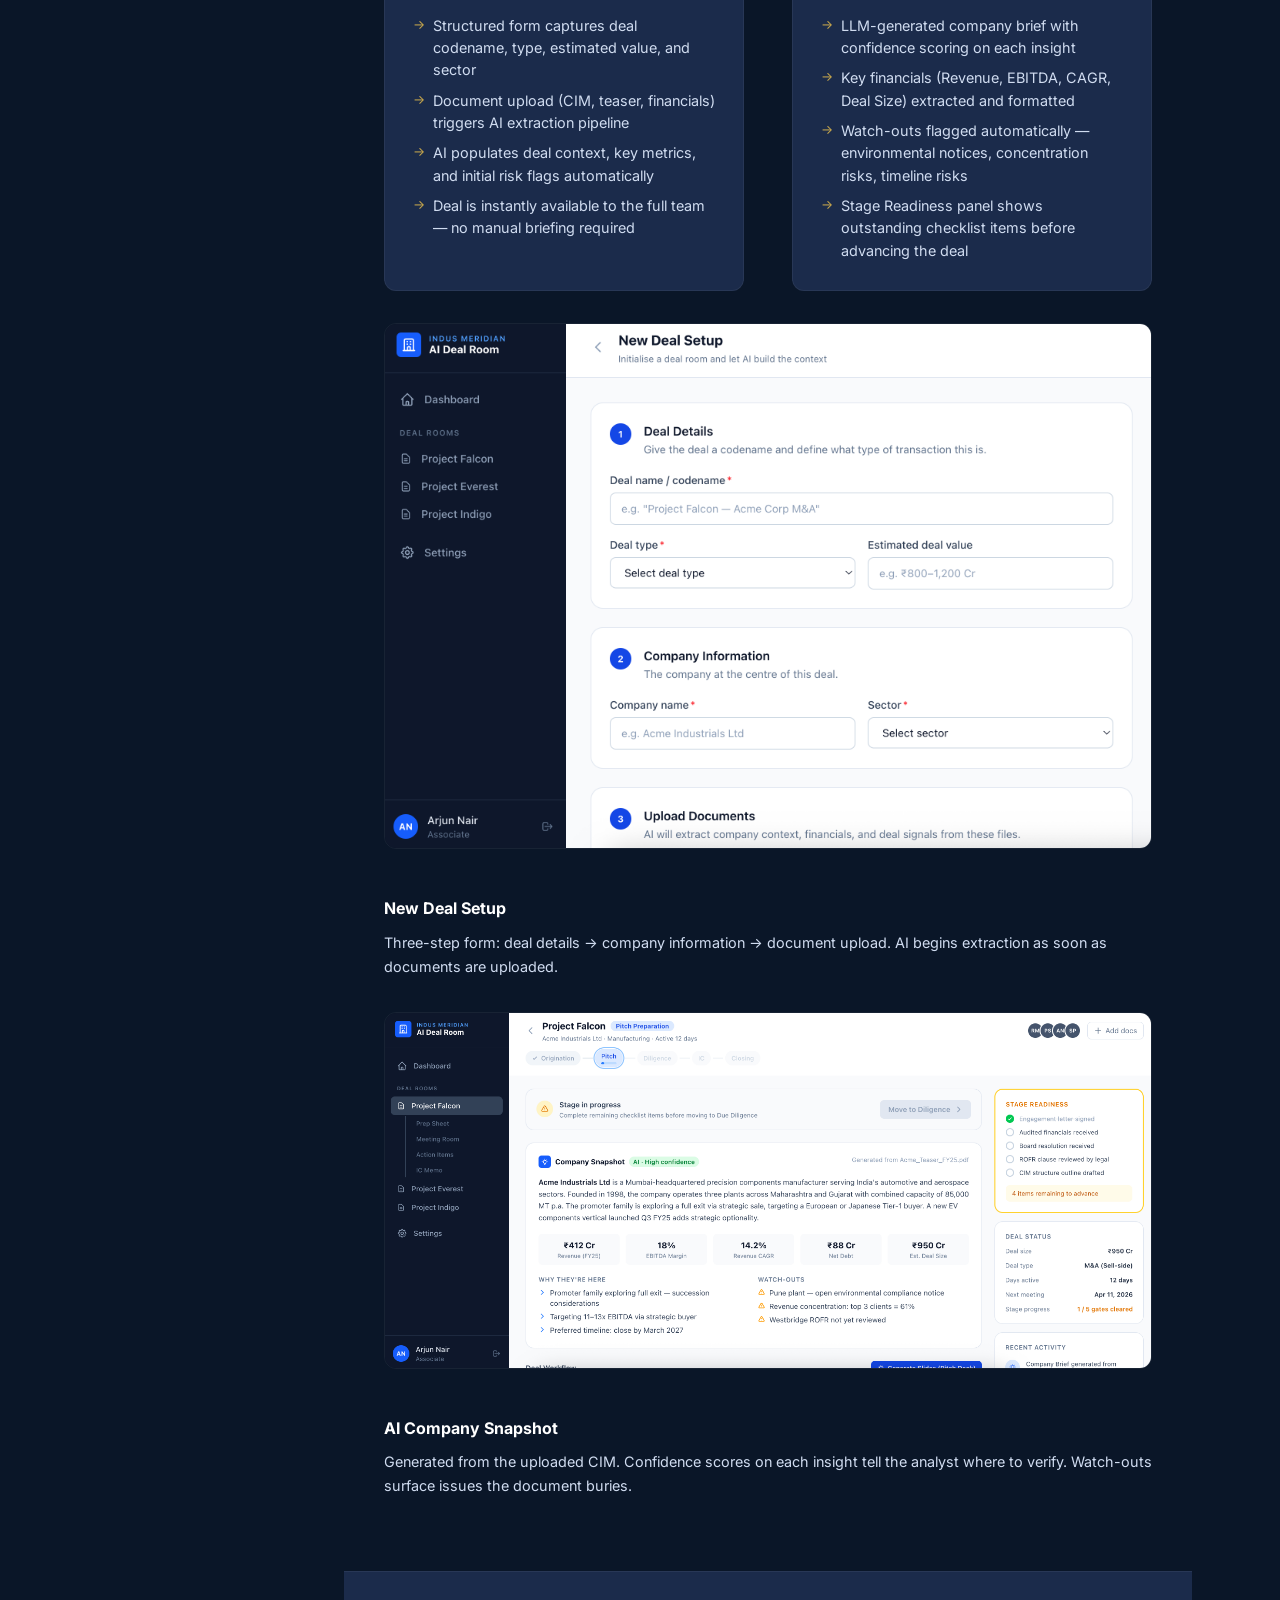
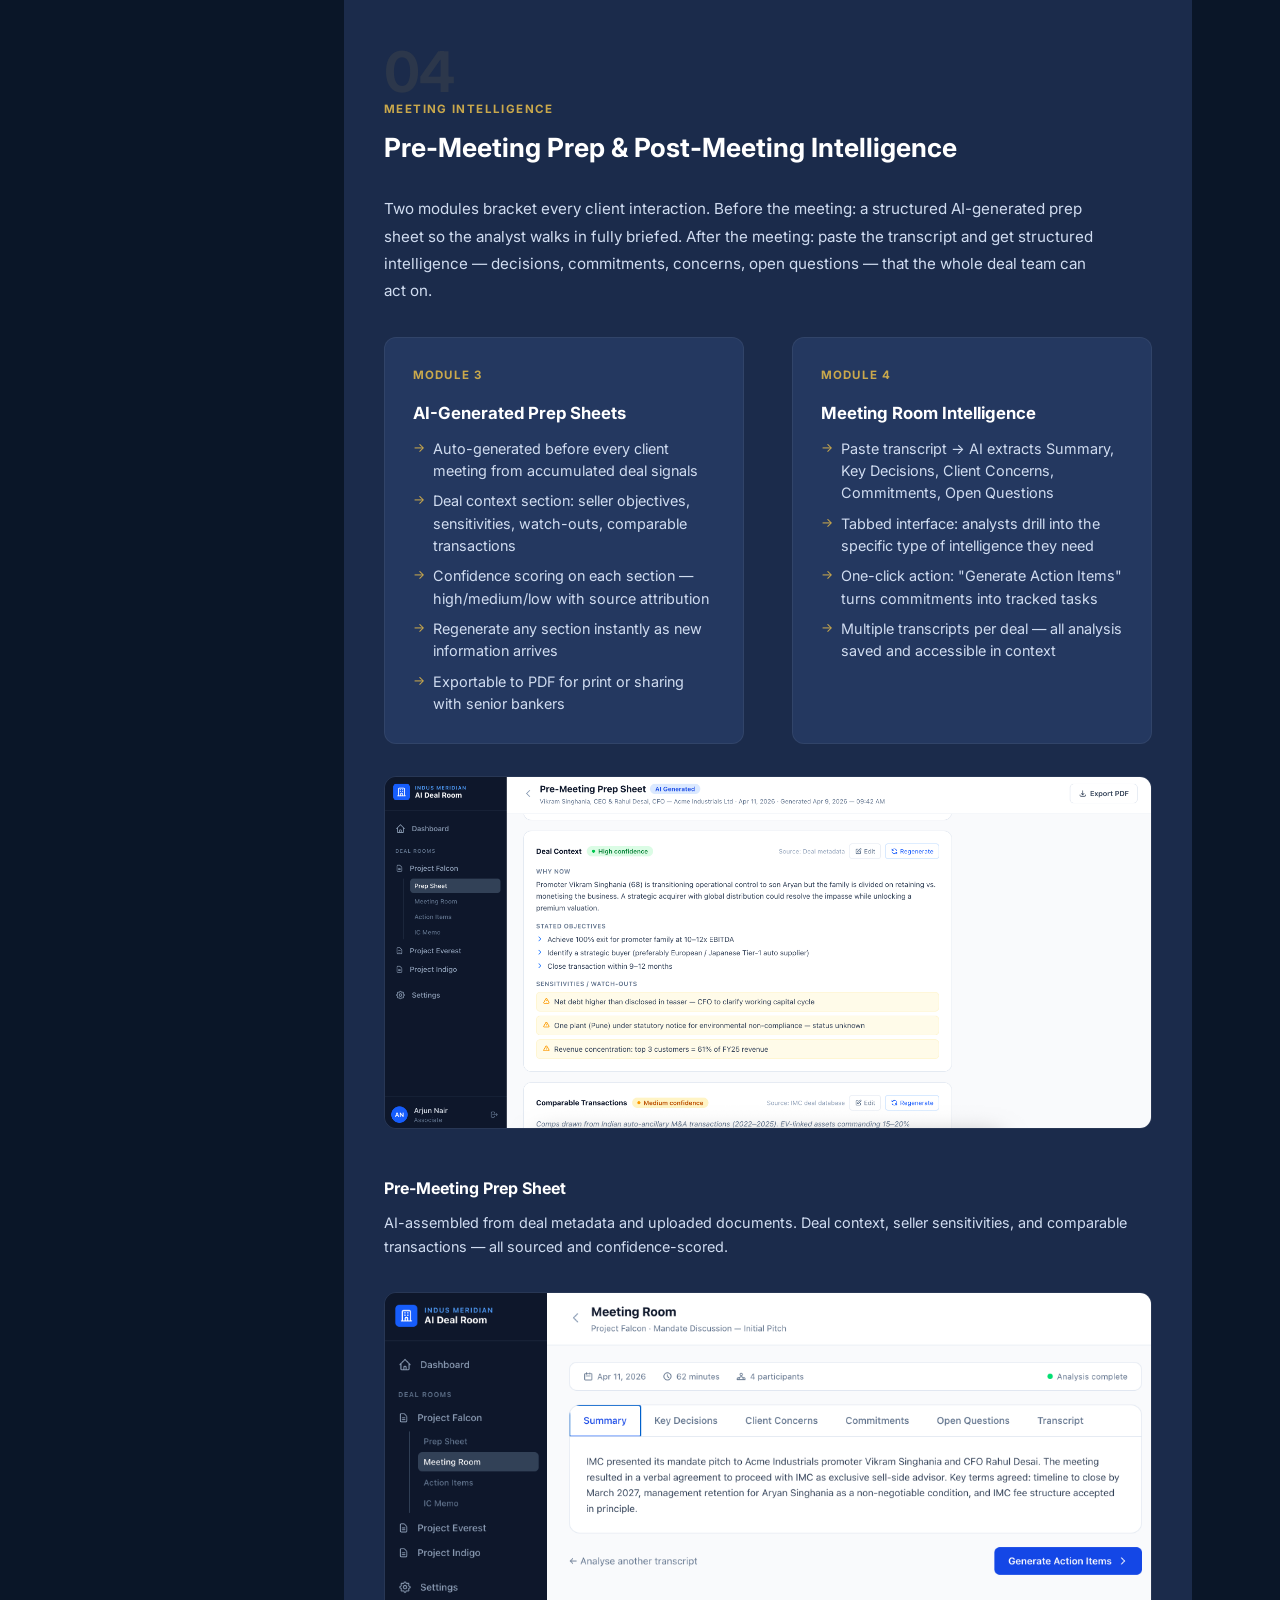
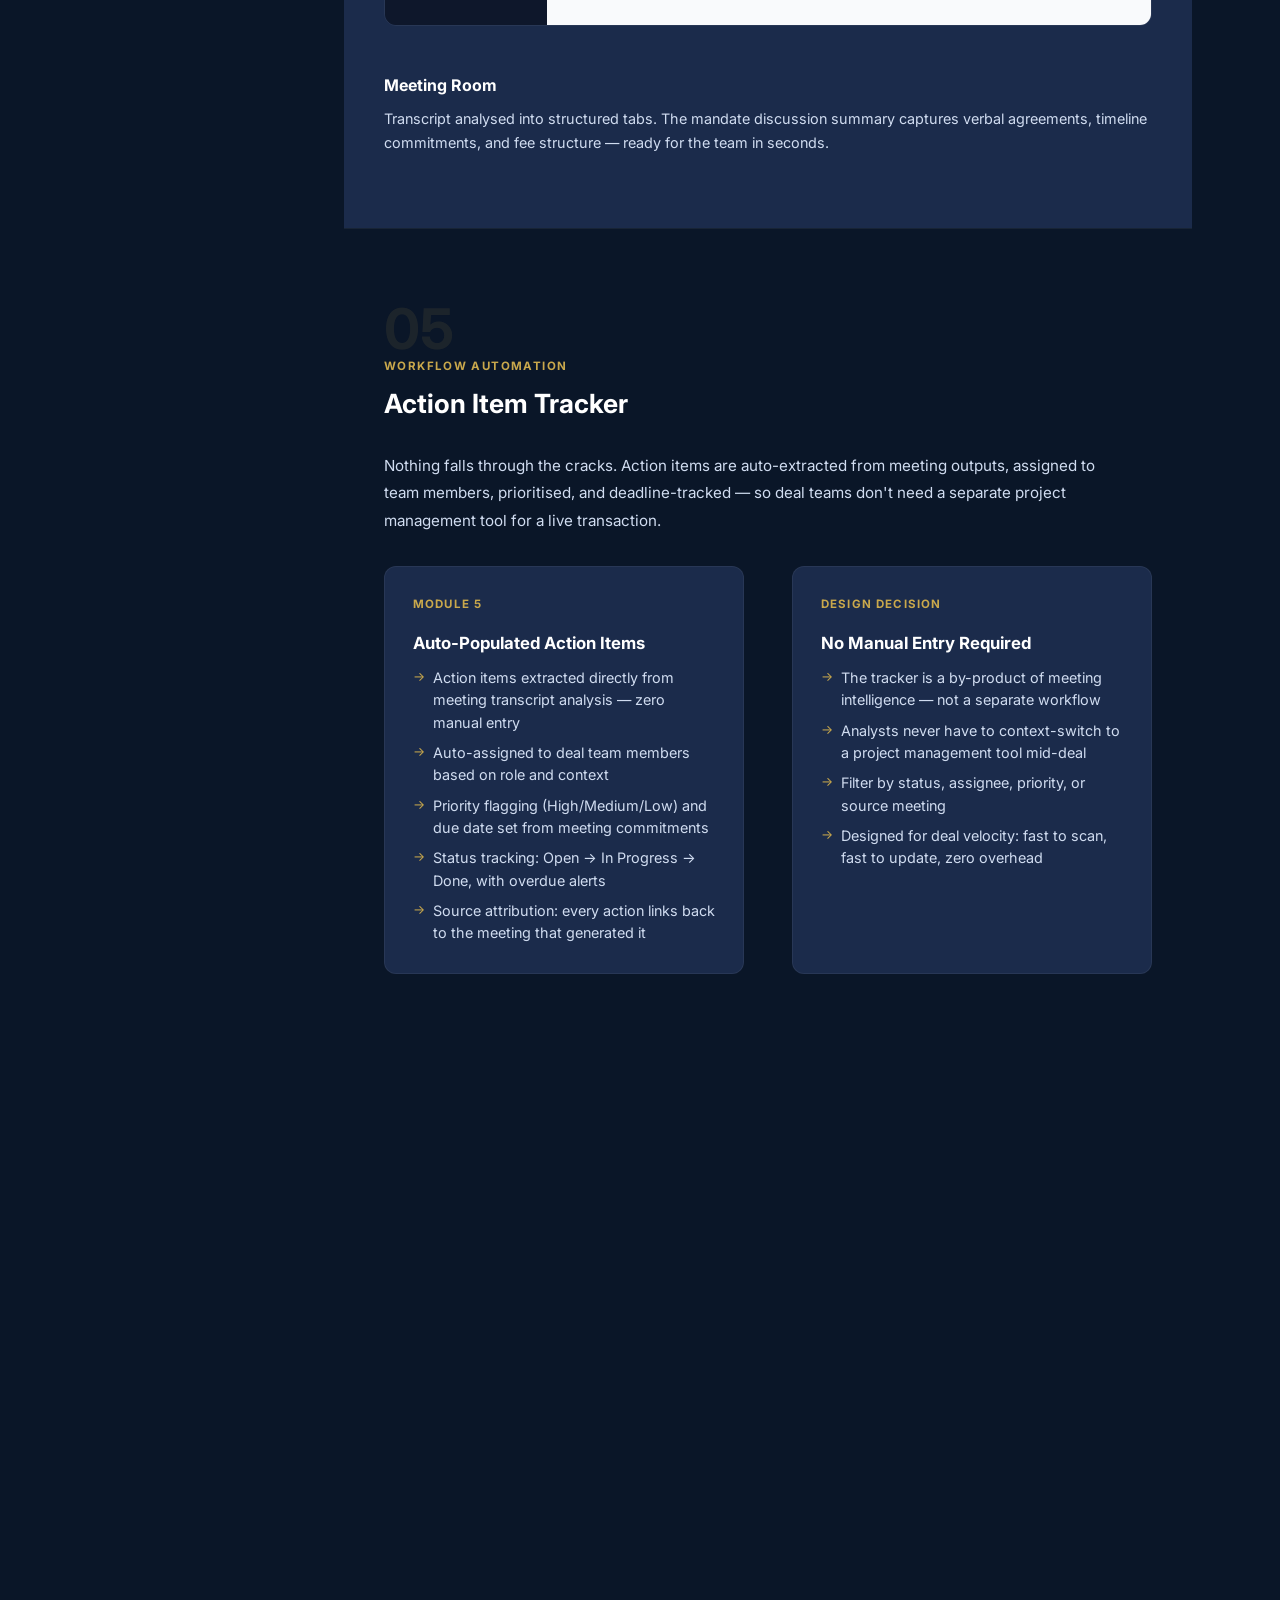
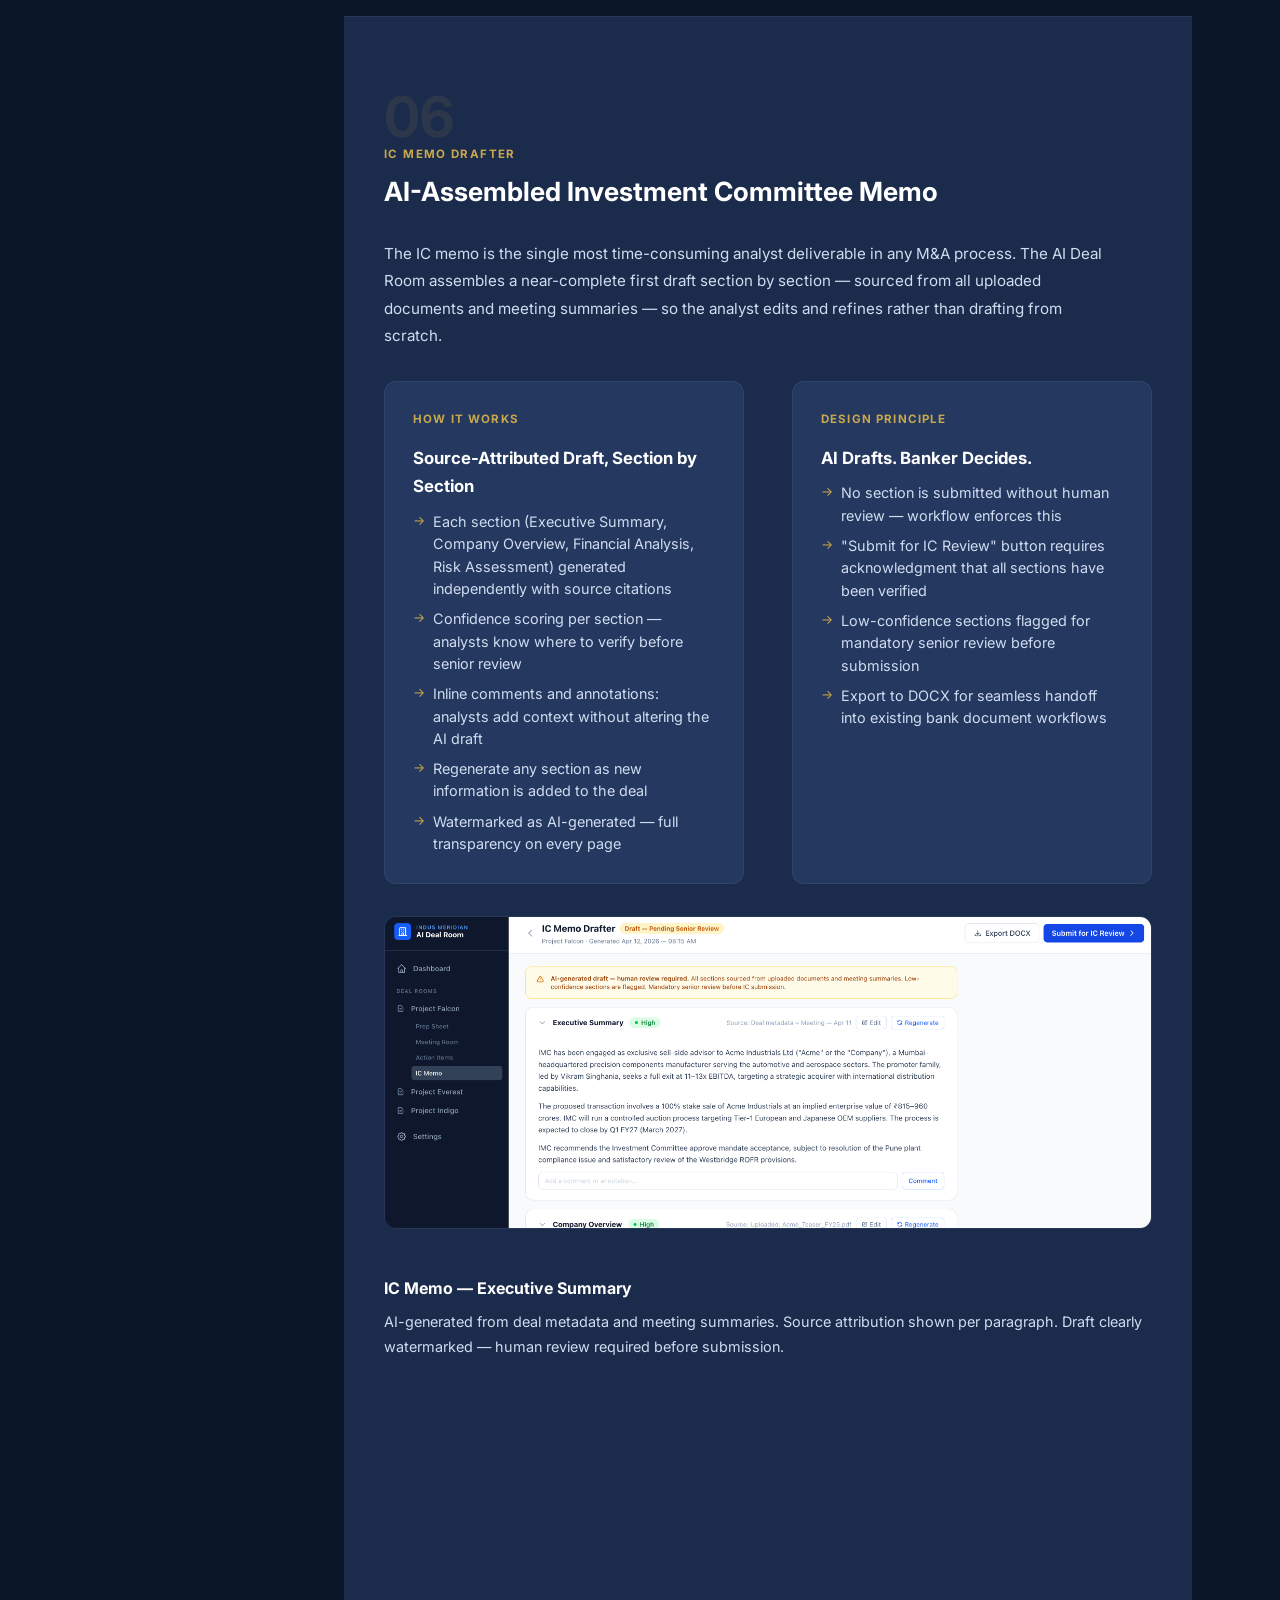
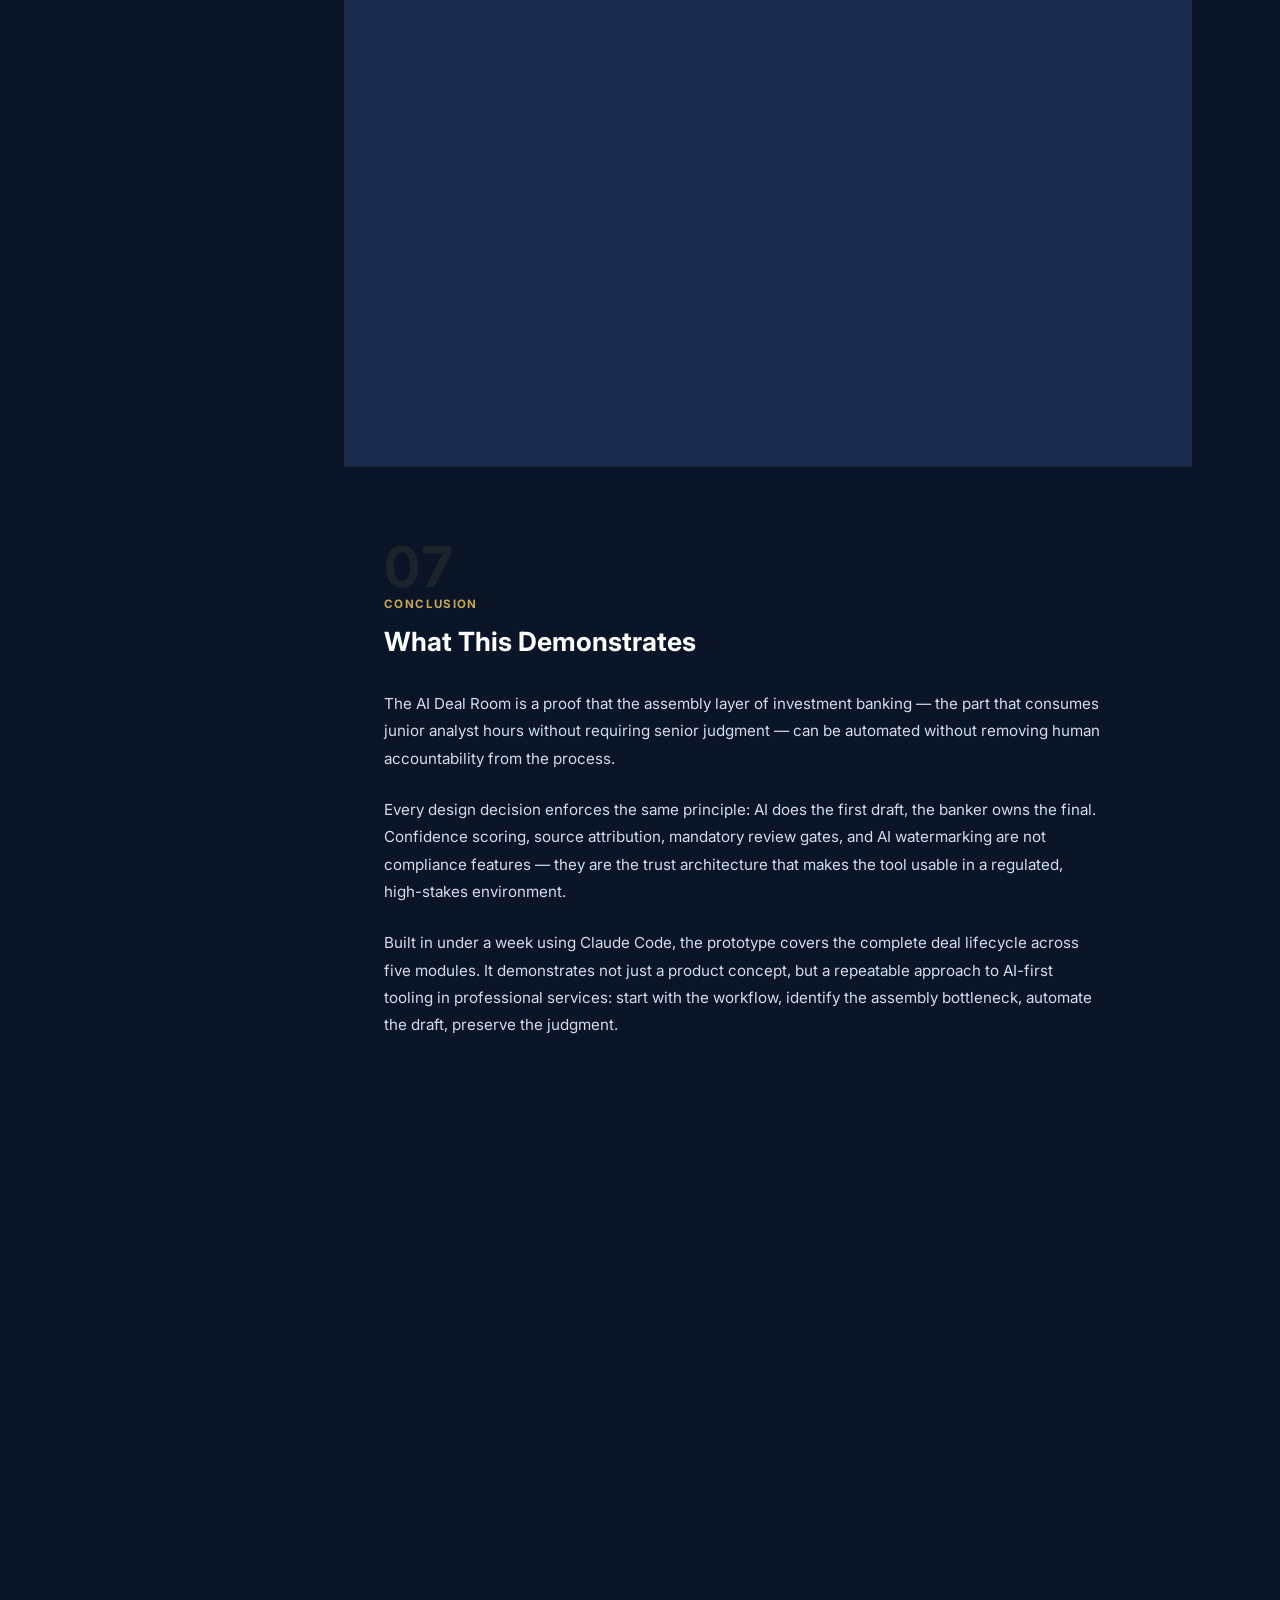
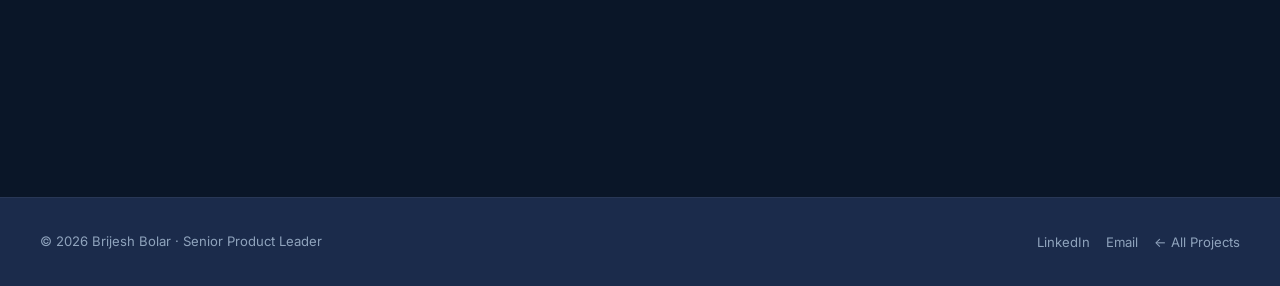
==== commit 7d52ac41: "AI Deal Room: single-column layout for all screenshot pairs Replace all flex-row two-column screensh" ====
--- a/case-studies/ai-deal-room.html
+++ b/case-studies/ai-deal-room.html
@@ -171,8 +171,8 @@
             </div>
           </div>
 
-          <div style="display: flex; gap: 24px; flex-wrap: wrap; margin-top: 40px;">
-            <div class="cs-featured-screenshot animate-in" style="flex: 1; min-width: 280px; margin-top: 0;">
+          <div style="display: flex; flex-direction: column; gap: 32px; margin-top: 40px;">
+            <div class="cs-featured-screenshot animate-in" style="margin-top: 0;">
               <div class="cs-featured-screenshot__img-wrap">
                 <img src="../documents/ai-deal-room/screenshots/01_login.png"
                      alt="AI Deal Room login screen — Indus Meridian Capital"
@@ -182,7 +182,7 @@
                 <strong>Secure Login</strong> Role-based access restricted to authorised IMC personnel. Demo mode pre-populates credentials for prototype evaluation.
               </p>
             </div>
-            <div class="cs-featured-screenshot animate-in" style="flex: 1; min-width: 280px; margin-top: 0;">
+            <div class="cs-featured-screenshot animate-in" style="margin-top: 0;">
               <div class="cs-featured-screenshot__img-wrap">
                 <img src="../documents/ai-deal-room/screenshots/02_dashboard.png"
                      alt="AI Deal Room dashboard — 3 active deals across pipeline stages"
@@ -283,8 +283,8 @@
             </div>
           </div>
 
-          <div style="display: flex; gap: 24px; flex-wrap: wrap; margin-top: 32px;">
-            <div class="cs-featured-screenshot animate-in" style="flex: 1; min-width: 280px; margin-top: 0;">
+          <div style="display: flex; flex-direction: column; gap: 32px; margin-top: 32px;">
+            <div class="cs-featured-screenshot animate-in" style="margin-top: 0;">
               <div class="cs-featured-screenshot__img-wrap">
                 <img src="../documents/ai-deal-room/screenshots/03_new_deal_setup.png"
                      alt="New Deal Setup form — deal details, company info, document upload"
@@ -294,7 +294,7 @@
                 <strong>New Deal Setup</strong> Three-step form: deal details → company information → document upload. AI begins extraction as soon as documents are uploaded.
               </p>
             </div>
-            <div class="cs-featured-screenshot animate-in" style="flex: 1; min-width: 280px; margin-top: 0;">
+            <div class="cs-featured-screenshot animate-in" style="margin-top: 0;">
               <div class="cs-featured-screenshot__img-wrap">
                 <img src="../documents/ai-deal-room/screenshots/04_ai_company_snapshot.png"
                      alt="Project Falcon AI Company Snapshot — confidence scores, financial metrics, watch-outs"
@@ -345,8 +345,8 @@
             </div>
           </div>
 
-          <div style="display: flex; gap: 24px; flex-wrap: wrap; margin-top: 32px;">
-            <div class="cs-featured-screenshot animate-in" style="flex: 1; min-width: 280px; margin-top: 0;">
+          <div style="display: flex; flex-direction: column; gap: 32px; margin-top: 32px;">
+            <div class="cs-featured-screenshot animate-in" style="margin-top: 0;">
               <div class="cs-featured-screenshot__img-wrap">
                 <img src="../documents/ai-deal-room/screenshots/05_prep_sheet.png"
                      alt="Pre-Meeting Prep Sheet — AI Generated with deal context, sensitivities, comparable transactions"
@@ -356,7 +356,7 @@
                 <strong>Pre-Meeting Prep Sheet</strong> AI-assembled from deal metadata and uploaded documents. Deal context, seller sensitivities, and comparable transactions — all sourced and confidence-scored.
               </p>
             </div>
-            <div class="cs-featured-screenshot animate-in" style="flex: 1; min-width: 280px; margin-top: 0;">
+            <div class="cs-featured-screenshot animate-in" style="margin-top: 0;">
               <div class="cs-featured-screenshot__img-wrap">
                 <img src="../documents/ai-deal-room/screenshots/06_meeting_room.png"
                      alt="Meeting Room — transcript analysis with summary, key decisions, client concerns tabs"
@@ -457,8 +457,8 @@
             </div>
           </div>
 
-          <div style="display: flex; gap: 24px; flex-wrap: wrap; margin-top: 32px;">
-            <div class="cs-featured-screenshot animate-in" style="flex: 1; min-width: 280px; margin-top: 0;">
+          <div style="display: flex; flex-direction: column; gap: 32px; margin-top: 32px;">
+            <div class="cs-featured-screenshot animate-in" style="margin-top: 0;">
               <div class="cs-featured-screenshot__img-wrap">
                 <img src="../documents/ai-deal-room/screenshots/08_ic_memo_executive_summary.png"
                      alt="IC Memo Drafter — Executive Summary section, AI draft pending senior review"
@@ -468,7 +468,7 @@
                 <strong>IC Memo — Executive Summary</strong> AI-generated from deal metadata and meeting summaries. Source attribution shown per paragraph. Draft clearly watermarked — human review required before submission.
               </p>
             </div>
-            <div class="cs-featured-screenshot animate-in" style="flex: 1; min-width: 280px; margin-top: 0;">
+            <div class="cs-featured-screenshot animate-in" style="margin-top: 0;">
               <div class="cs-featured-screenshot__img-wrap">
                 <img src="../documents/ai-deal-room/screenshots/09_ic_memo_recommendations.png"
                      alt="IC Memo — IC Recommendations section with conditions precedent and next steps"
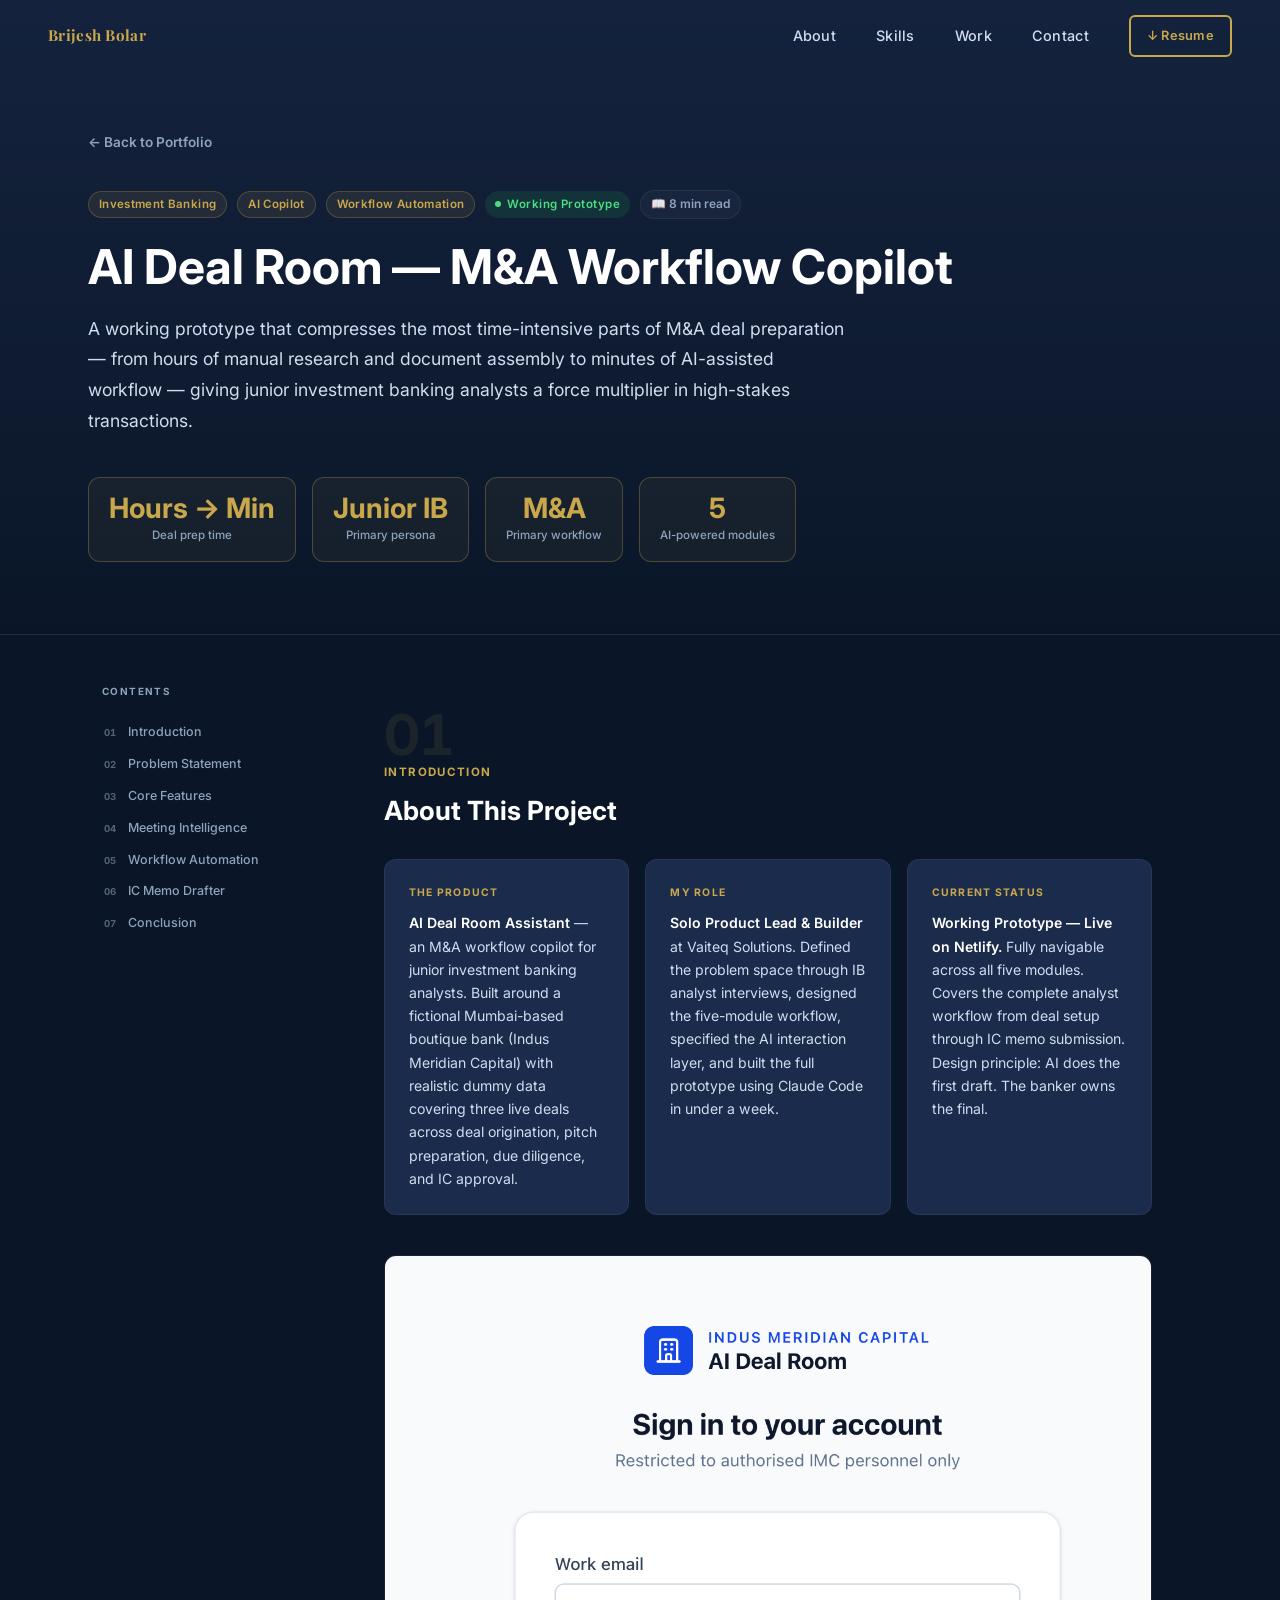
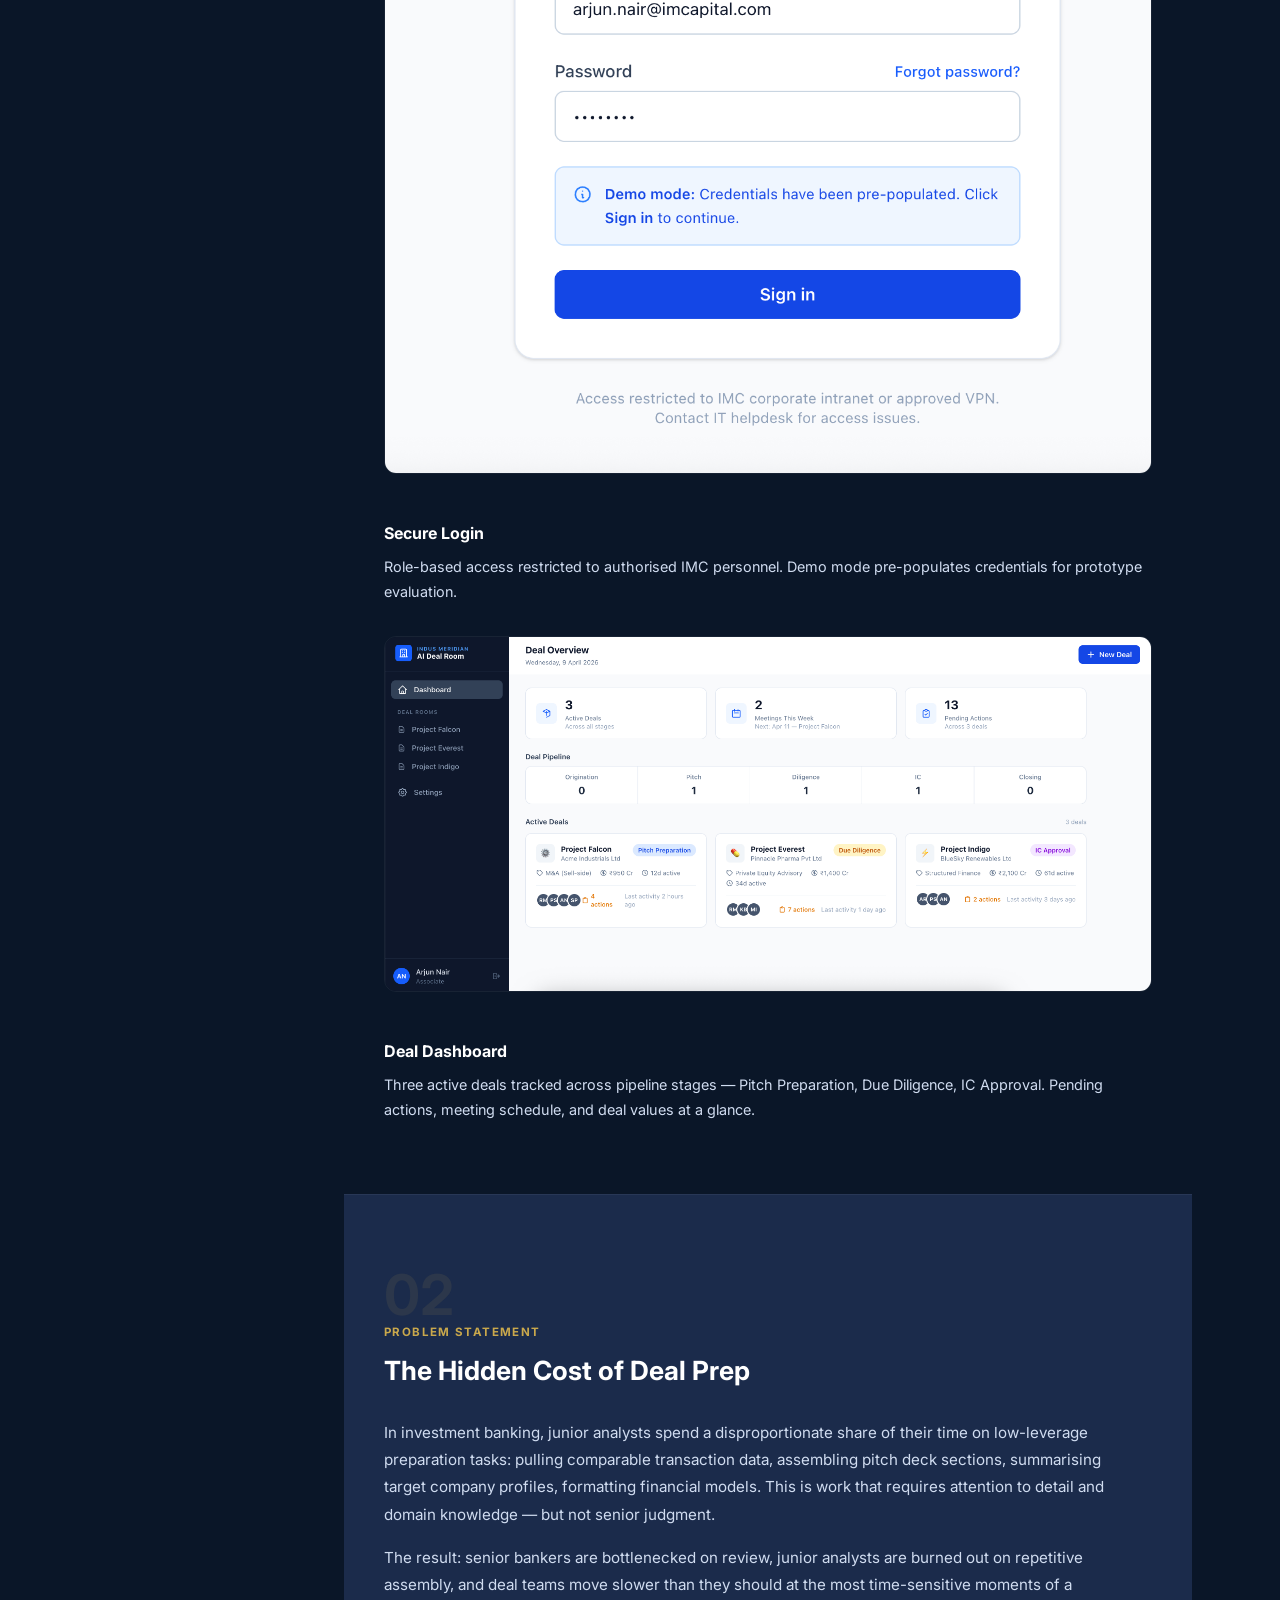
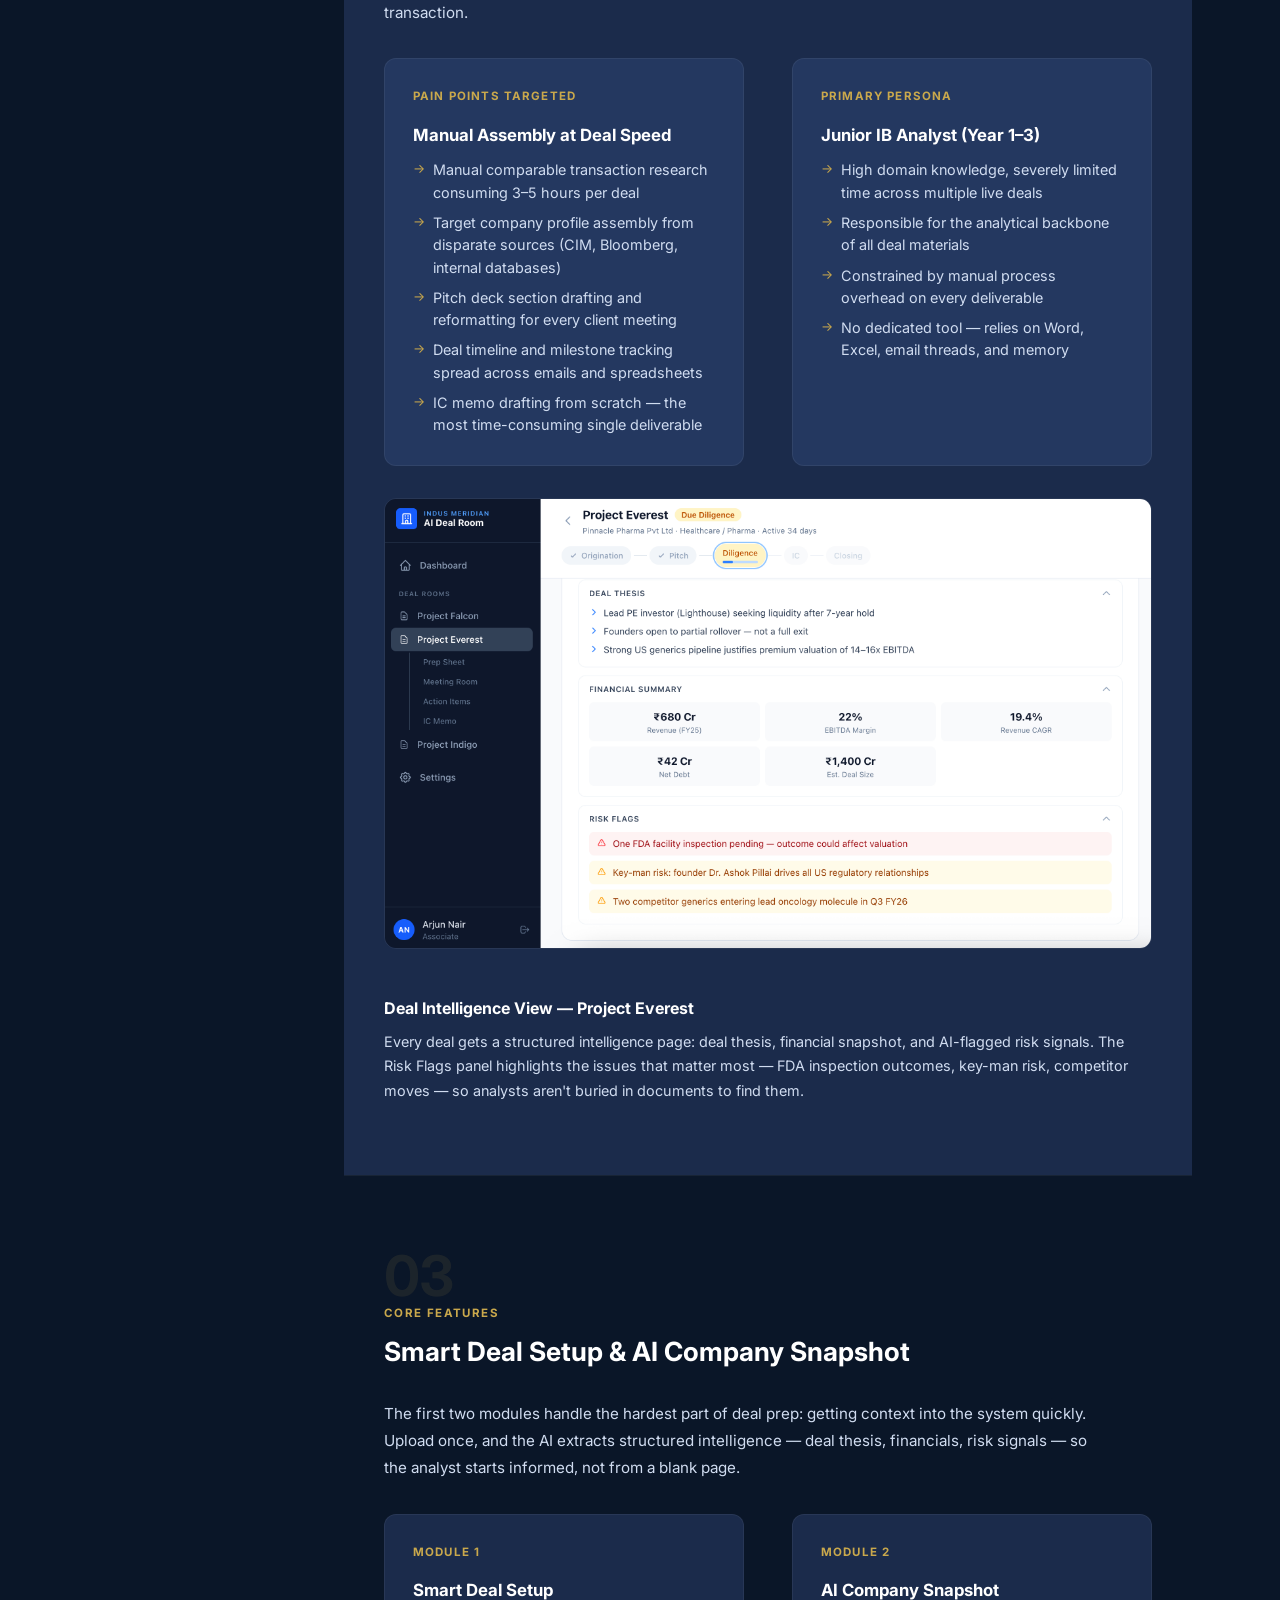
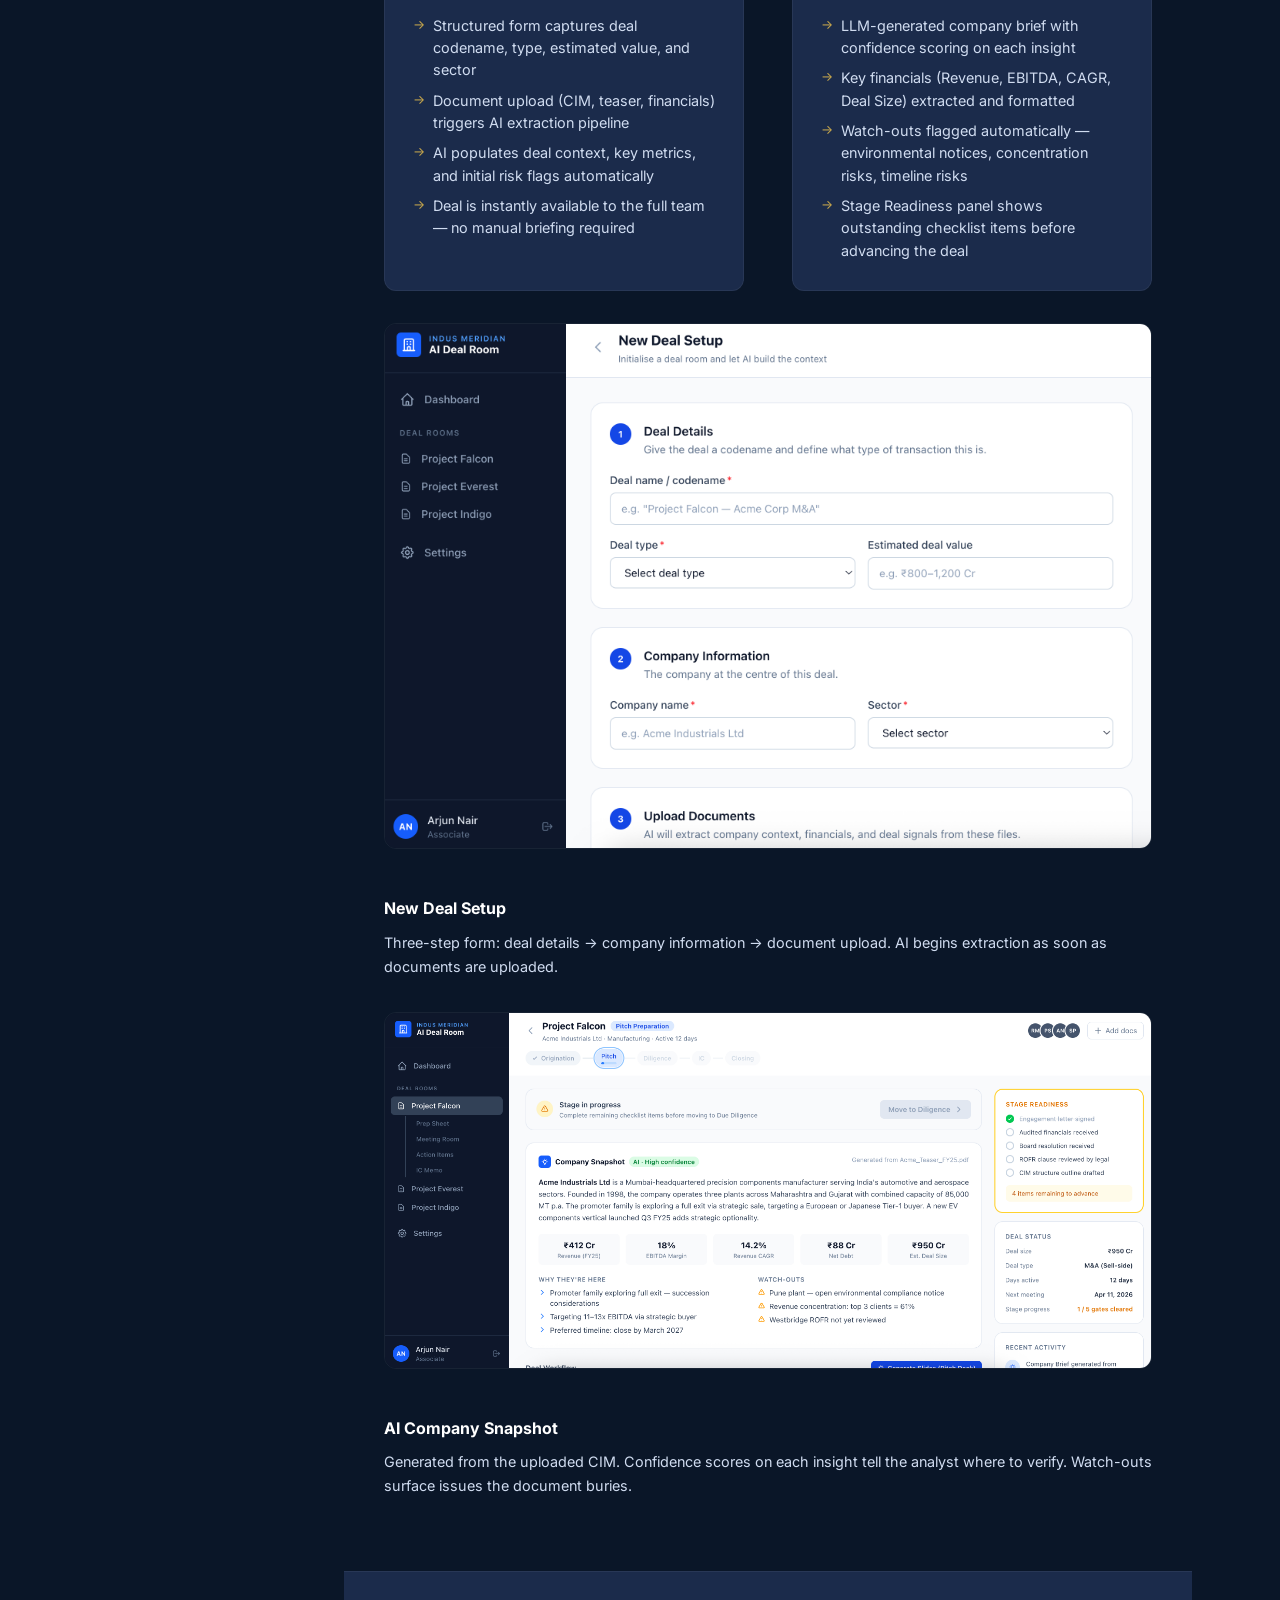
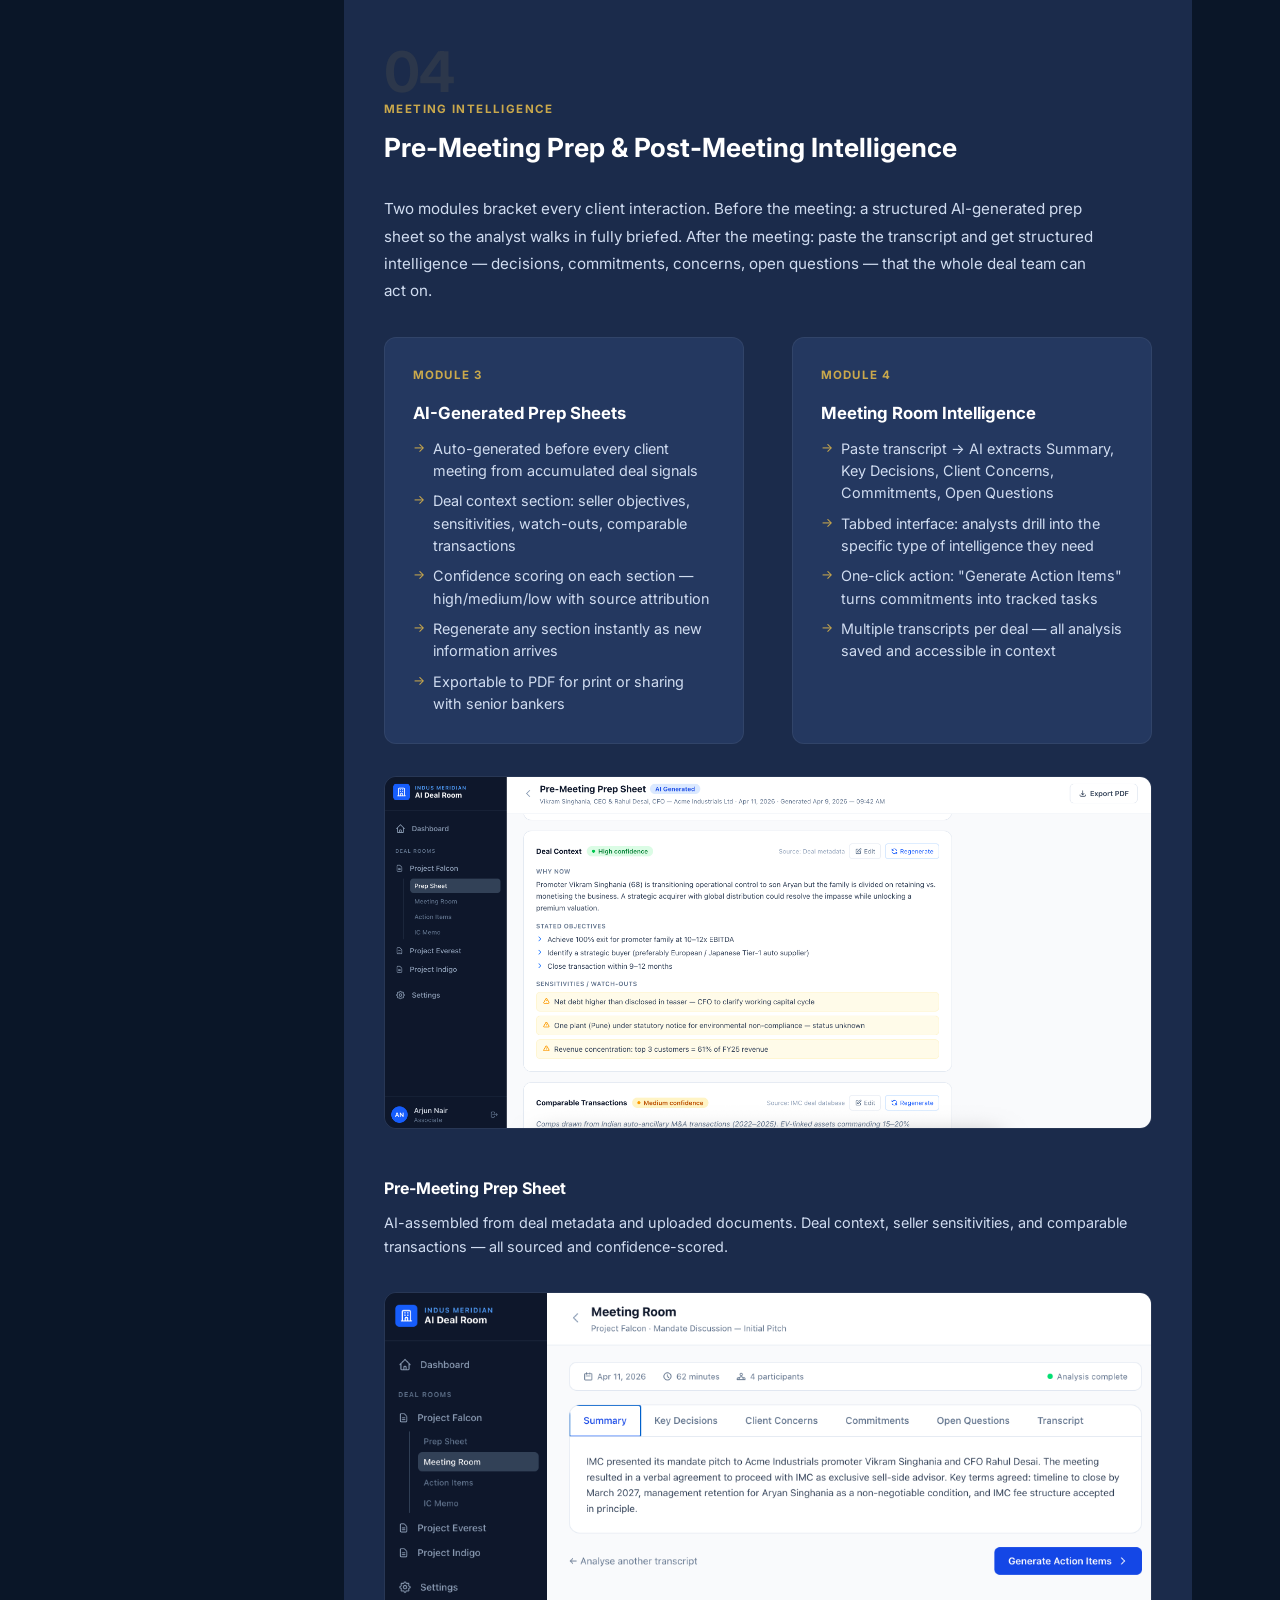
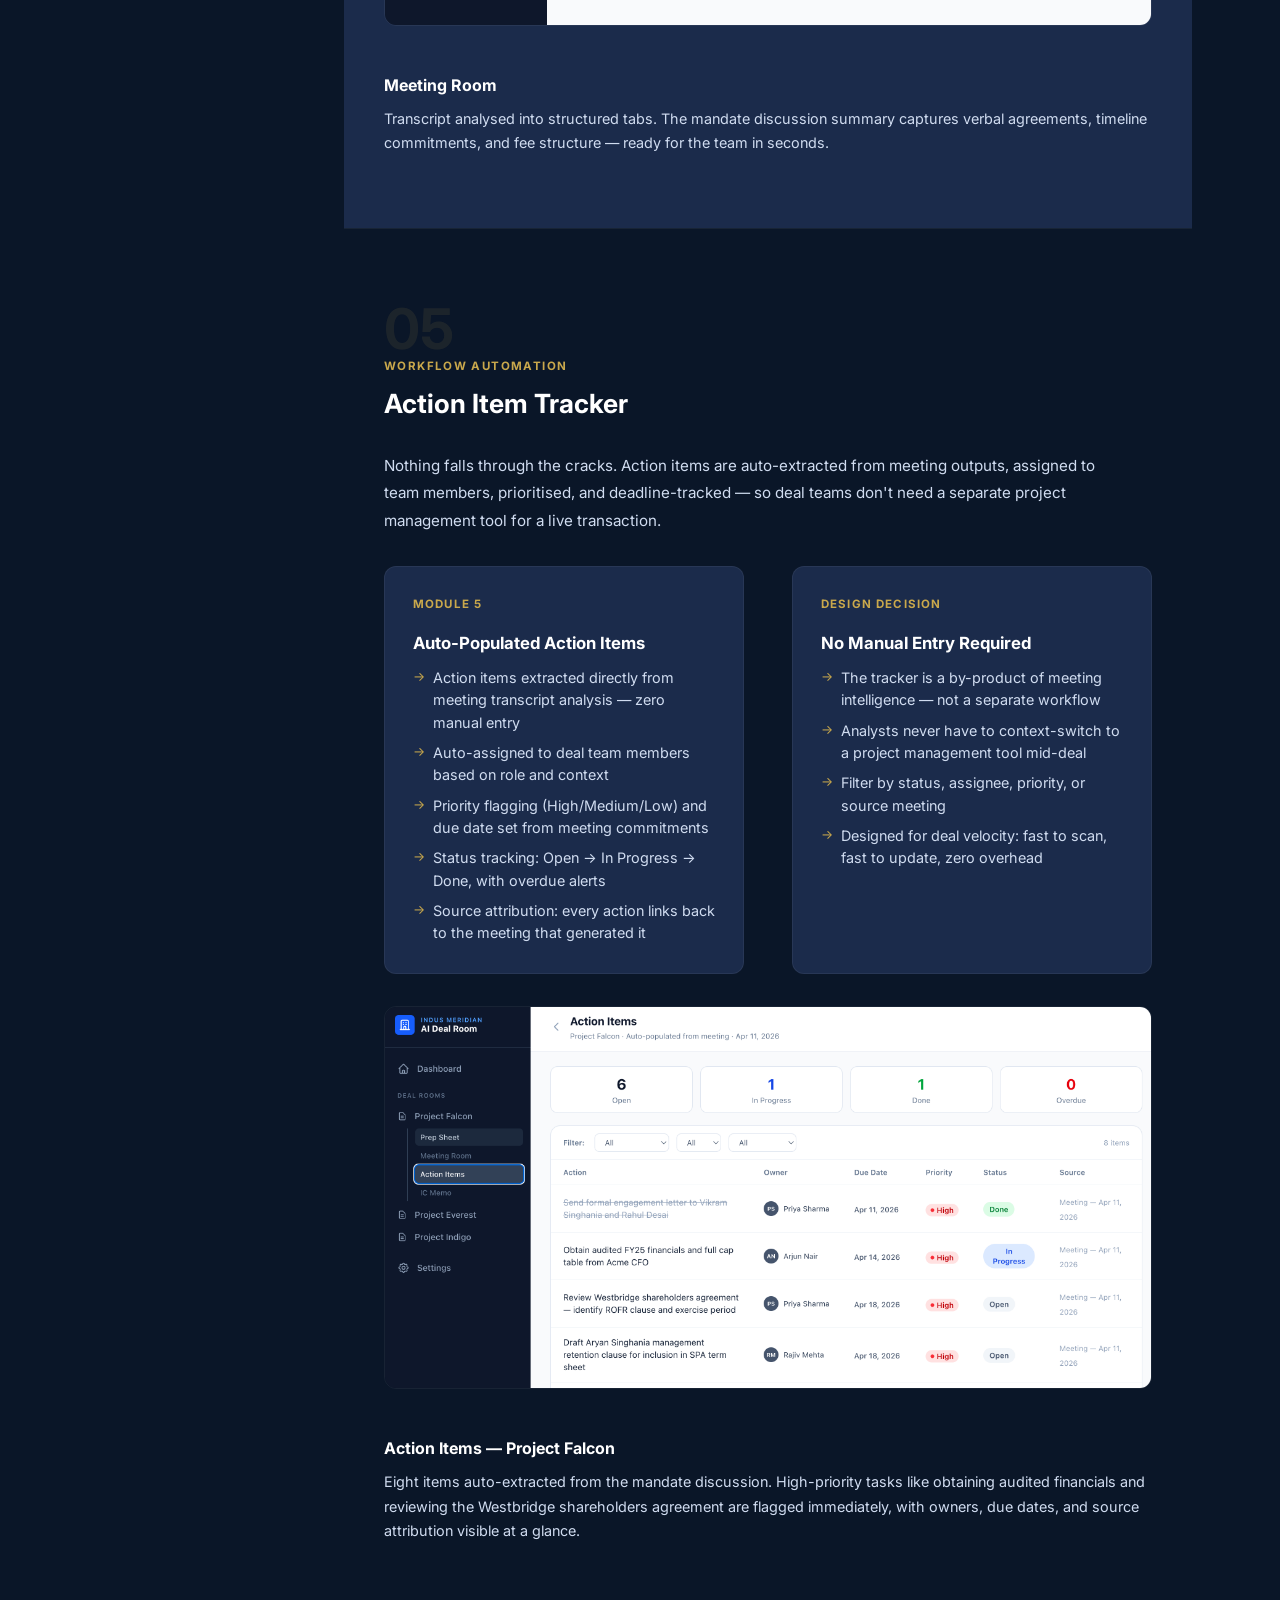
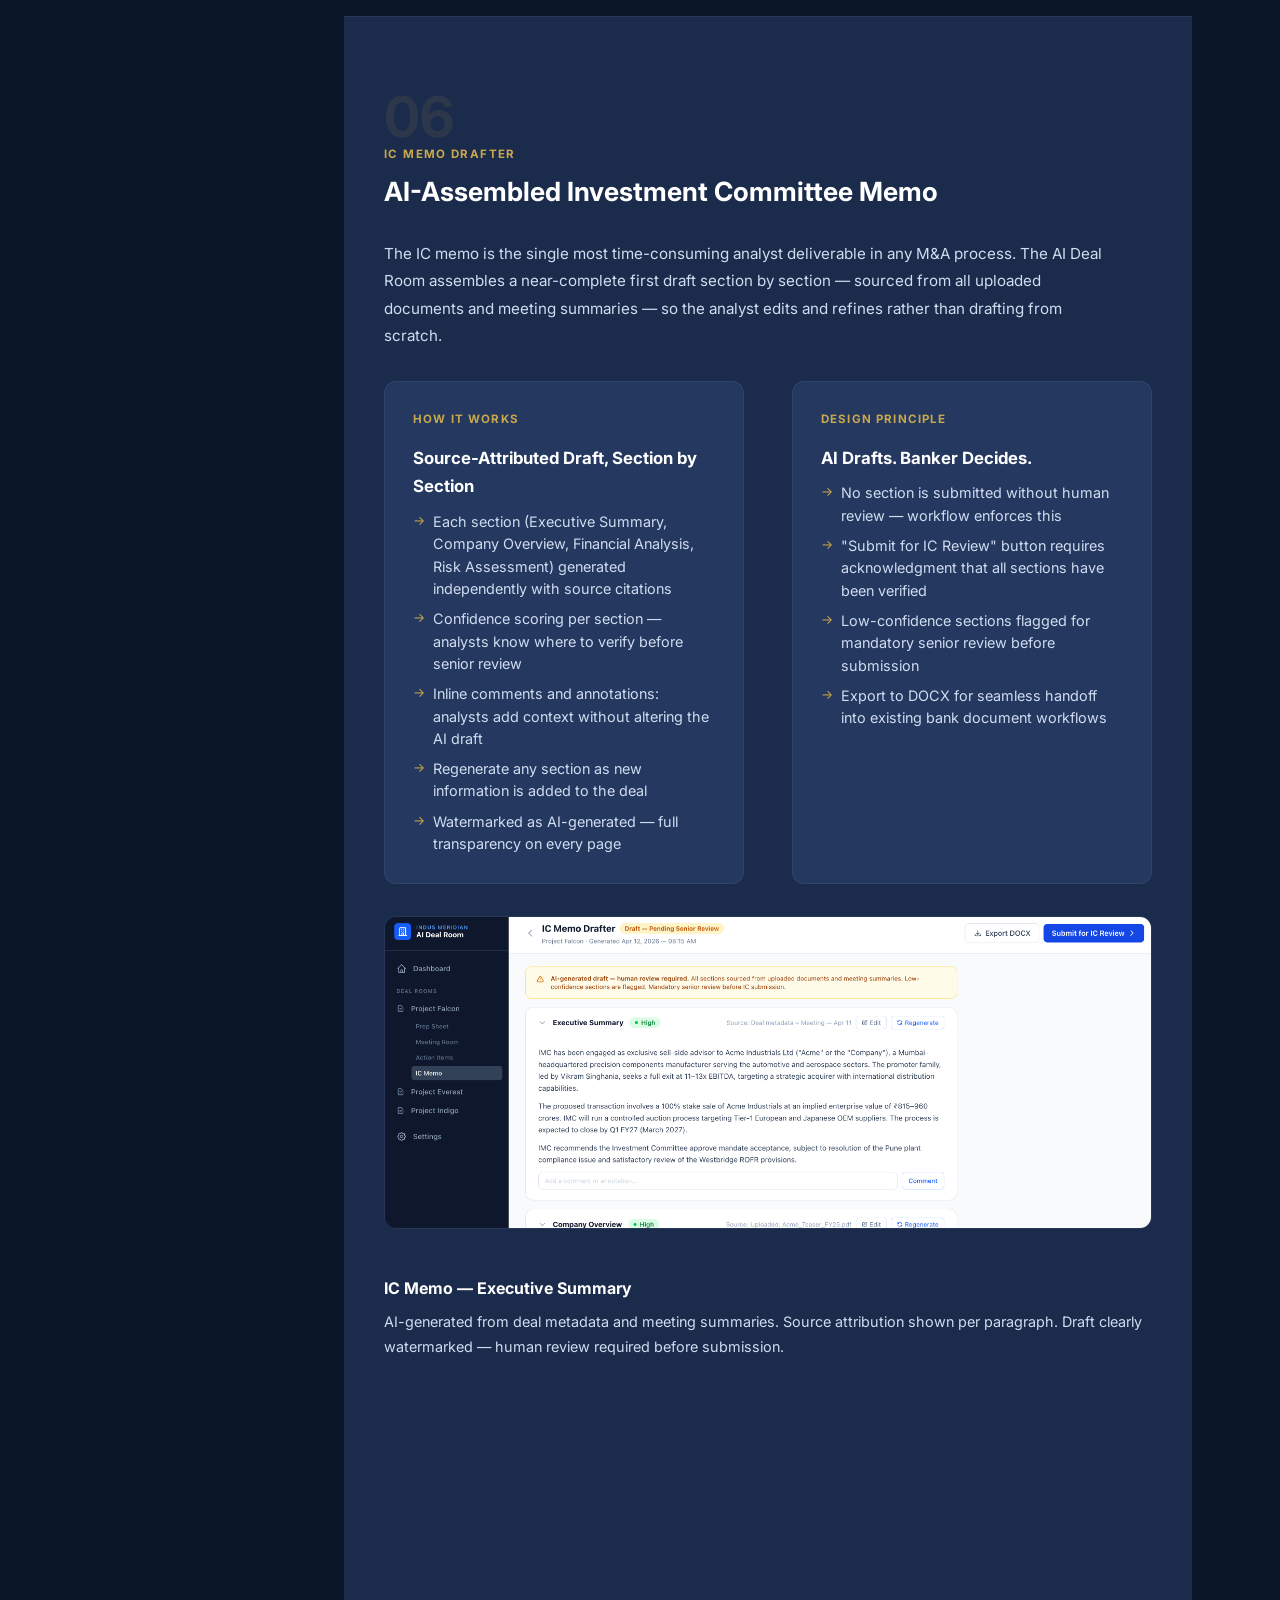
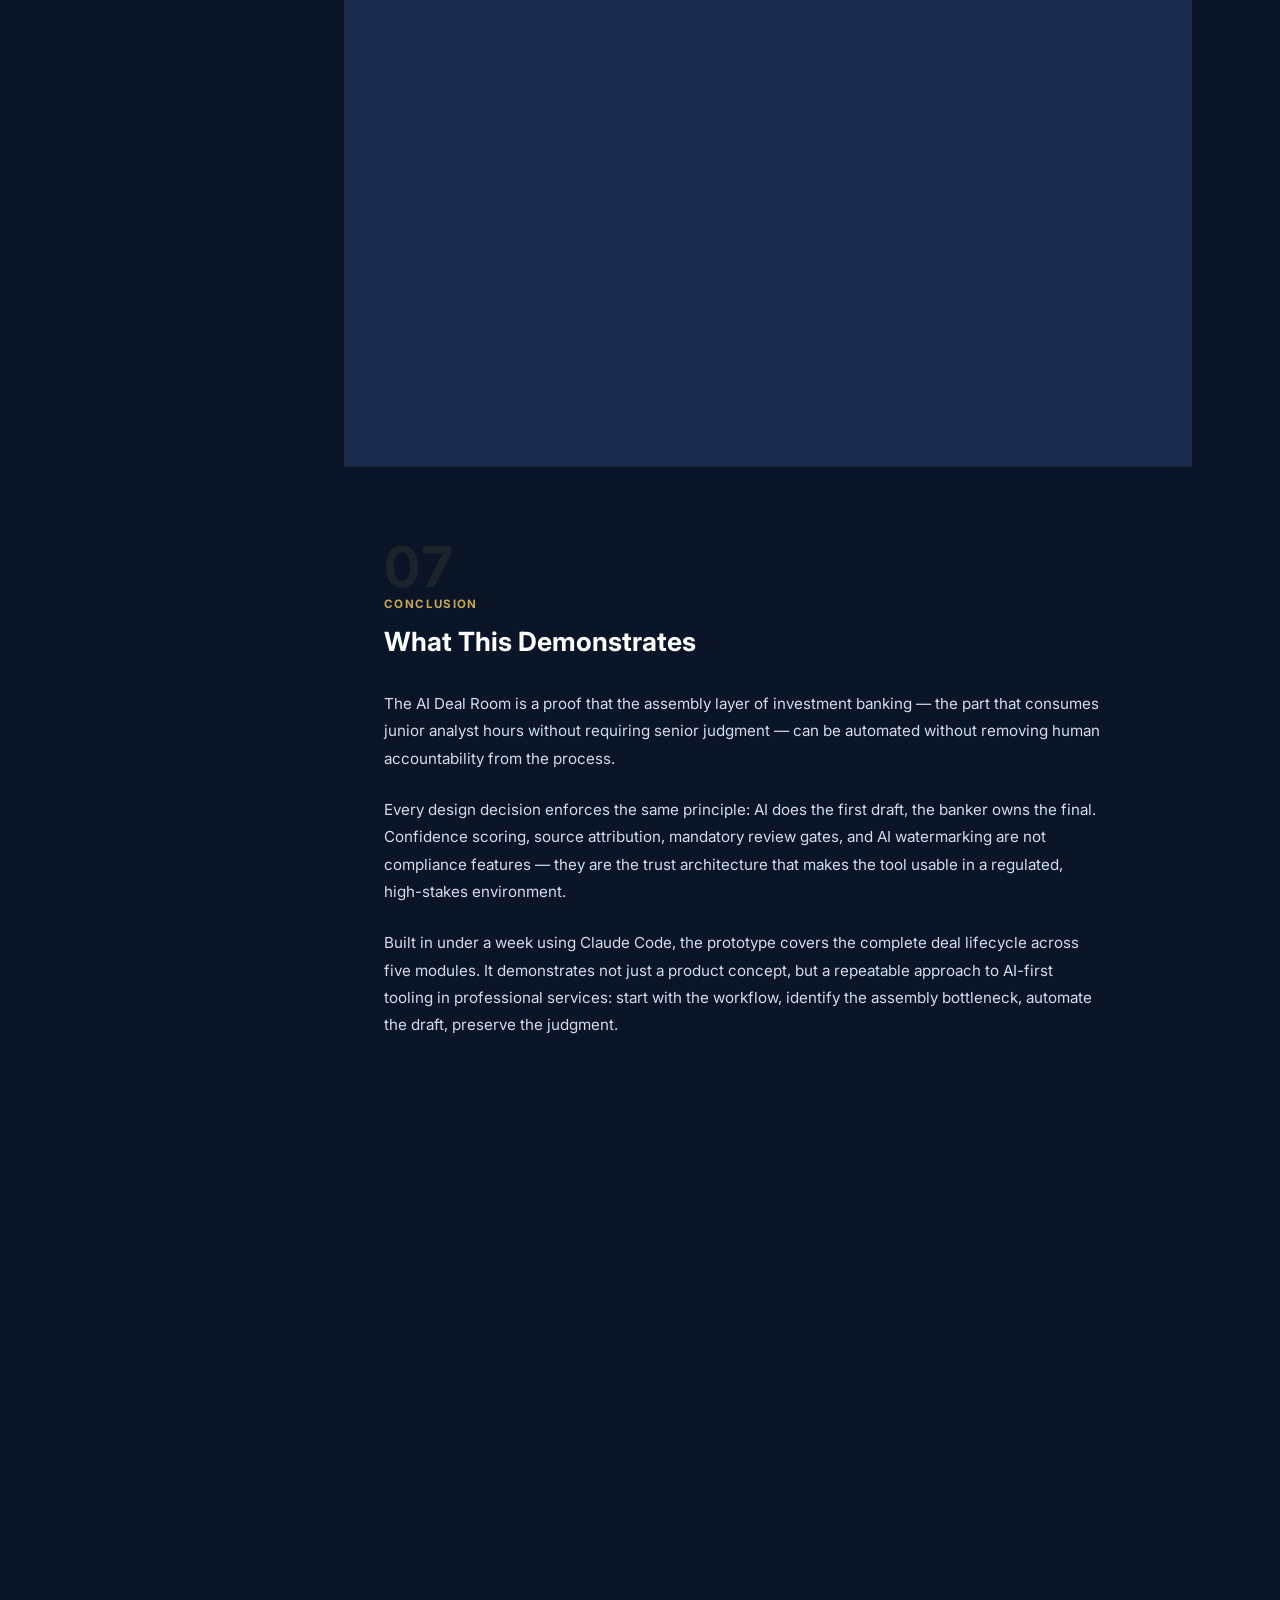
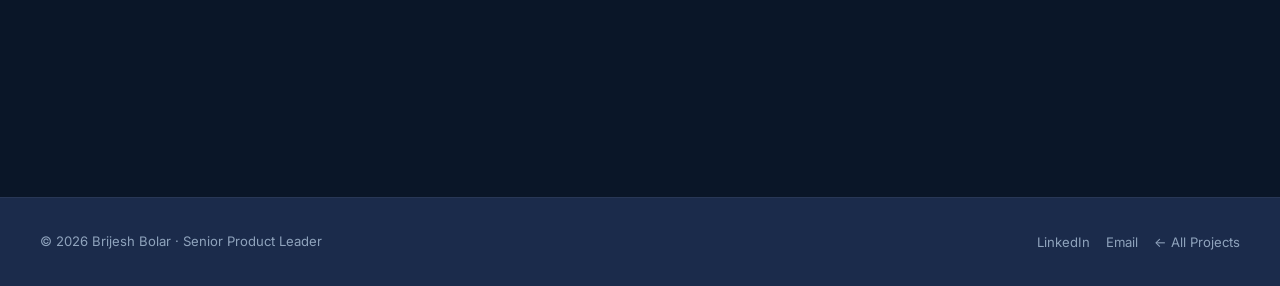
==== commit 38aba6ce: "Update nav logo from BB to Brijesh Bolar across all case study pages Co-Authored-By: Claude Sonnet 4" ====
--- a/case-studies/ai-deal-room.html
+++ b/case-studies/ai-deal-room.html
@@ -36,7 +36,7 @@
   <!-- ── Navigation ──────────────────────────────────────── -->
   <nav class="site-nav scrolled" id="site-nav" aria-label="Primary navigation">
     <div class="nav-inner">
-      <a href="../index.html" class="nav-logo">BB</a>
+      <a href="../index.html" class="nav-logo">Brijesh Bolar</a>
       <button class="nav-burger" aria-expanded="false" aria-controls="nav-menu" aria-label="Toggle menu">
         <span></span><span></span><span></span>
       </button>
--- a/css/components.css
+++ b/css/components.css
@@ -1208,3 +1208,124 @@
   text-align: center;
   margin-top: 8px;
 }
+
+/* ── Hero title variant ──────────────────────────────────────── */
+.hero-name--title {
+  font-size: clamp(2.6rem, 5.5vw, 4.8rem);
+  line-height: 1.1;
+}
+
+.hero-name__amp {
+  color: var(--color-accent-gold);
+}
+
+/* ── Nav logo full name ──────────────────────────────────────── */
+.nav-logo {
+  font-size: 0.95rem;
+  letter-spacing: 0.02em;
+}
+
+/* ── Experience Cards (horizontal adjacent) ──────────────────── */
+.exp-cards-wrapper {
+  width: 100%;
+  overflow-x: auto;
+  padding: 48px 0 24px;
+  /* hide scrollbar but allow scrolling */
+  scrollbar-width: thin;
+  scrollbar-color: var(--color-border) transparent;
+}
+
+.exp-cards-wrapper::-webkit-scrollbar {
+  height: 4px;
+}
+
+.exp-cards-wrapper::-webkit-scrollbar-track {
+  background: transparent;
+}
+
+.exp-cards-wrapper::-webkit-scrollbar-thumb {
+  background: var(--color-border);
+  border-radius: 2px;
+}
+
+.exp-cards-track {
+  display: flex;
+  gap: 20px;
+  padding: 0 var(--container-pad, 24px) 20px;
+  min-width: max-content;
+}
+
+@media (min-width: 1024px) {
+  .exp-cards-track {
+    padding: 0 80px 20px;
+    min-width: 0;
+    flex-wrap: nowrap;
+  }
+}
+
+.exp-card {
+  flex: 0 0 280px;
+  background: var(--color-bg-primary);
+  border: 1px solid var(--color-border);
+  border-radius: var(--radius-md);
+  padding: 28px 24px 24px;
+  display: flex;
+  flex-direction: column;
+  transition: border-color var(--transition-fast), transform var(--transition-fast);
+  position: relative;
+}
+
+@media (min-width: 1024px) {
+  .exp-card {
+    flex: 1 1 0;
+    max-width: 320px;
+  }
+}
+
+.exp-card:hover {
+  border-color: var(--color-accent-gold);
+  transform: translateY(-3px);
+}
+
+.exp-card__top {
+  margin-bottom: 16px;
+}
+
+.exp-card__company {
+  font-size: 1rem;
+  font-weight: 700;
+  color: var(--color-text-primary);
+  line-height: 1.3;
+}
+
+.exp-card__location {
+  font-size: 0.75rem;
+  color: var(--color-text-muted);
+  margin-top: 3px;
+}
+
+.exp-card__role {
+  font-size: 0.85rem;
+  font-weight: 600;
+  color: var(--color-accent-gold);
+  margin-bottom: 14px;
+  line-height: 1.4;
+}
+
+.exp-card__desc {
+  font-size: 0.85rem;
+  color: var(--color-text-secondary);
+  line-height: 1.65;
+  flex: 1;
+}
+
+.exp-card__period {
+  margin-top: 24px;
+  padding-top: 16px;
+  border-top: 1px solid var(--color-border);
+  font-size: 0.72rem;
+  font-weight: 700;
+  color: var(--color-accent-gold);
+  letter-spacing: 0.08em;
+  text-transform: uppercase;
+}
